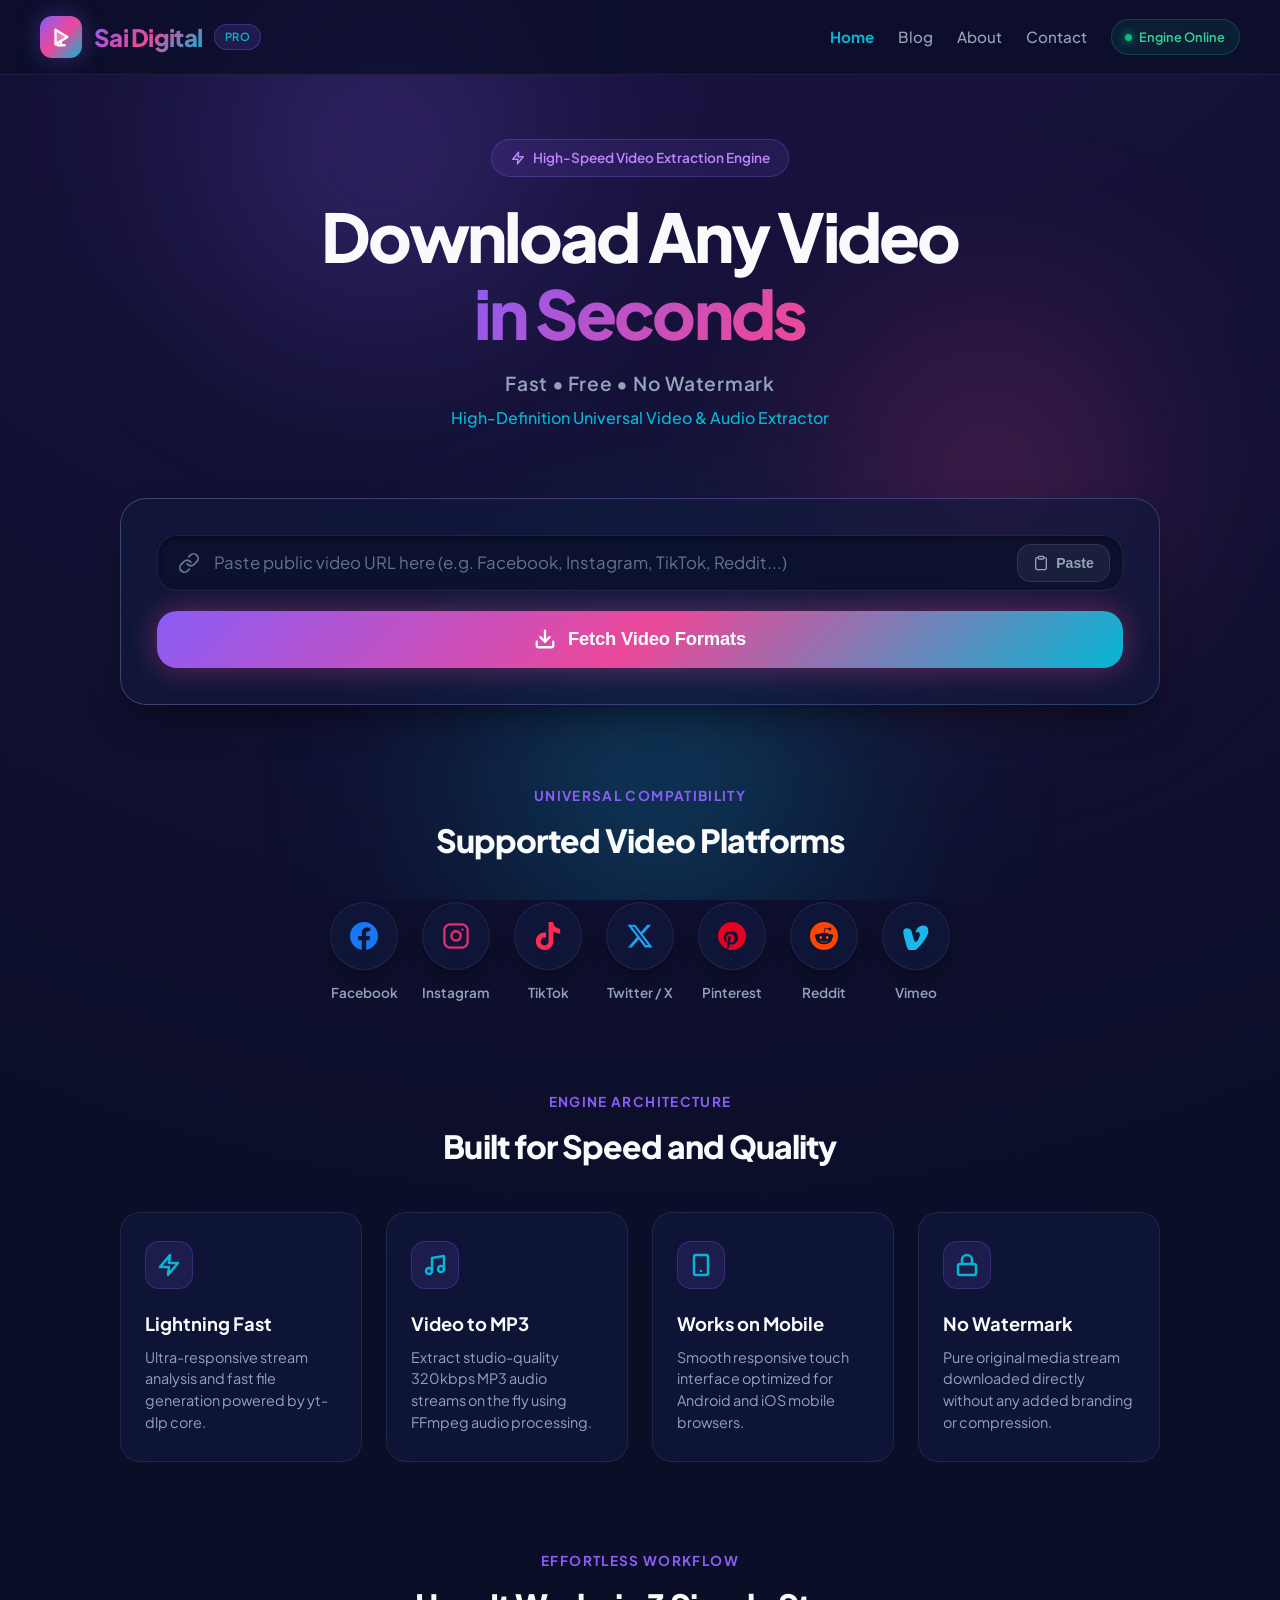
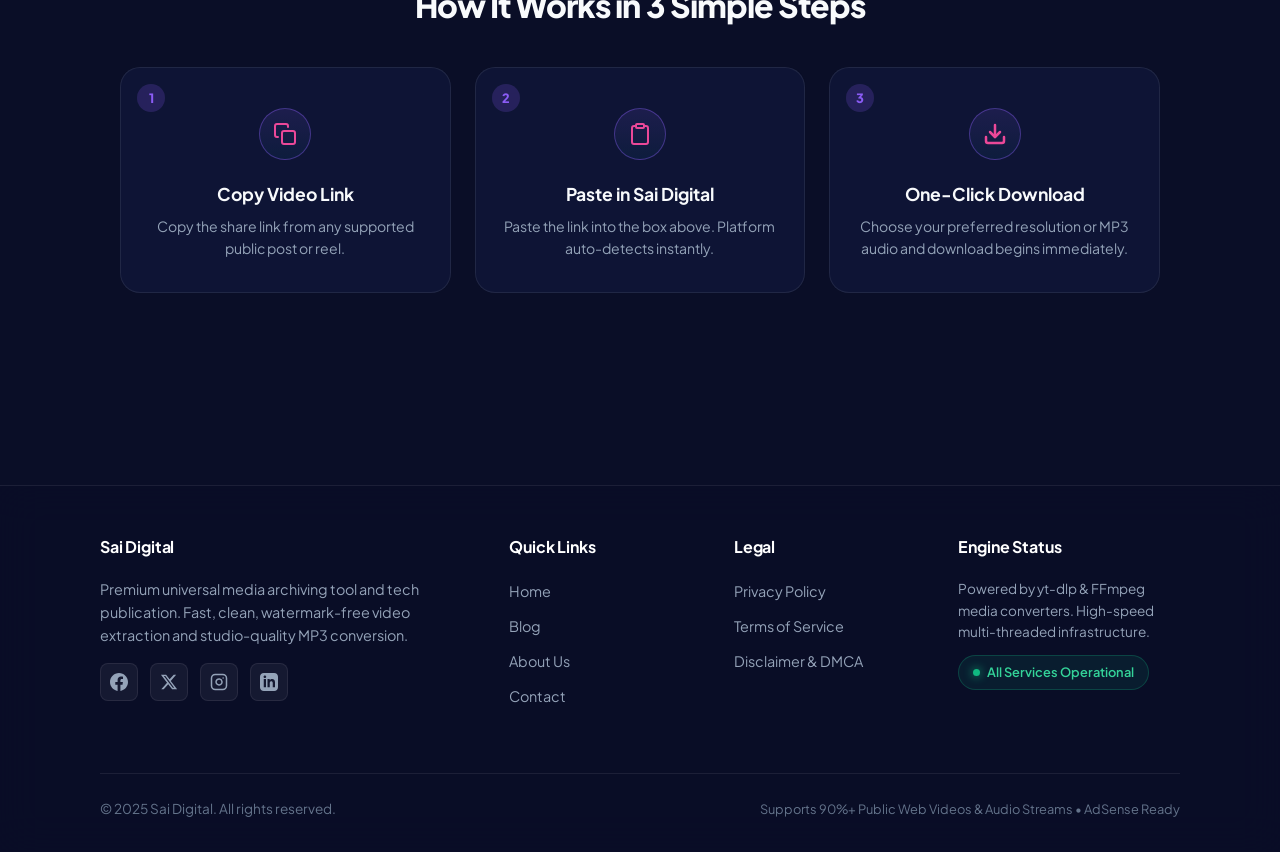
==== templates/index.html @ a0b8a633 "feat: initialize VidGrab project structure Set up the core application stack including React/Vite fr" ====
<!DOCTYPE html>
<html lang="en">
<head>
  <meta charset="UTF-8" />
  <meta name="viewport" content="width=device-width, initial-scale=1.0" />
  <title>Sai Digital — Universal Video Downloader & Audio Converter</title>
  <meta name="description" content="Download any video in seconds with Sai Digital. Fast, free, watermark-free high-definition video and MP3 audio extractor for Facebook, Instagram, TikTok, and more." />
  
  <!-- OpenGraph Metadata -->
  <meta property="og:title" content="Sai Digital — Universal Video Downloader" />
  <meta property="og:description" content="Fast • Free • No Watermark. Download high-definition videos and MP3 audio in seconds." />
  <meta property="og:type" content="website" />
  <meta name="twitter:card" content="summary_large_image" />

  <link rel="icon" type="image/svg+xml" href="data:image/svg+xml,<svg xmlns='http://www.w3.org/2000/svg' viewBox='0 0 24 24' fill='none' stroke='%23ec4899' stroke-width='2' stroke-linecap='round' stroke-linejoin='round'><polygon points='5 3 19 12 5 21 5 3'></polygon></svg>" />

  <!-- Stylesheet -->
  <link rel="stylesheet" href="/static/style.css" />
</head>
<body>

  <!-- Ambient Light Orbs -->
  <div class="ambient-bg" aria-hidden="true">
    <div class="blob blob-1"></div>
    <div class="blob blob-2"></div>
    <div class="blob blob-3"></div>
  </div>

  <!-- Toast Notification Stack -->
  <div id="toast-container" class="toast-container" aria-live="polite"></div>

  <!-- Sticky Glass Navbar -->
  <header class="navbar">
    <div class="nav-container">
      <a href="/" class="brand" aria-label="Sai Digital Homepage">
        <div class="brand-icon-wrapper">
          <svg viewBox="0 0 24 24" fill="none" stroke="currentColor" stroke-width="2.5" stroke-linecap="round" stroke-linejoin="round">
            <polygon points="6 4 19 12 6 20 6 4" fill="currentColor" fill-opacity="0.3"></polygon>
            <path d="M12 17v4"></path>
            <path d="M8 21h8"></path>
          </svg>
        </div>
        <span class="brand-title">Sai Digital</span>
        <span class="brand-badge">Pro</span>
      </a>

      <nav class="nav-links">
        <a href="/" class="nav-link" style="color: var(--color-cyan); font-weight: 700;">Home</a>
        <a href="/blog" class="nav-link">Blog</a>
        <a href="/about" class="nav-link">About</a>
        <a href="/contact" class="nav-link">Contact</a>
        <div class="nav-status-badge">
          <span class="status-dot"></span>
          <span>Engine Online</span>
        </div>
      </nav>

      <button type="button" class="menu-toggle-btn" id="btn-menu-toggle" aria-label="Toggle mobile menu">
        <svg viewBox="0 0 24 24" fill="none" stroke="currentColor" stroke-width="2.5" stroke-linecap="round" stroke-linejoin="round">
          <line x1="3" y1="12" x2="21" y2="12"></line>
          <line x1="3" y1="6" x2="21" y2="6"></line>
          <line x1="3" y1="18" x2="21" y2="18"></line>
        </svg>
      </button>
    </div>
  </header>

  <!-- Mobile Drawer -->
  <div class="mobile-menu-drawer" id="mobile-drawer">
    <a href="/" class="mobile-nav-link" style="color: var(--color-cyan);">Home</a>
    <a href="/blog" class="mobile-nav-link">Blog</a>
    <a href="/about" class="mobile-nav-link">About</a>
    <a href="/contact" class="mobile-nav-link">Contact</a>
    <a href="/privacy" class="mobile-nav-link">Privacy Policy</a>
    <a href="/terms" class="mobile-nav-link">Terms of Service</a>
  </div>

  <!-- Page Wrapper -->
  <main class="page-wrapper">
    <!-- Hero Section -->
    <section class="hero-section">
      <div class="hero-pill-badge">
        <svg width="14" height="14" viewBox="0 0 24 24" fill="none" stroke="currentColor" stroke-width="2.5" stroke-linecap="round" stroke-linejoin="round">
          <polygon points="13 2 3 14 12 14 11 22 21 10 12 10 13 2"></polygon>
        </svg>
        <span>High-Speed Video Extraction Engine</span>
      </div>

      <h1 class="hero-title">
        Download Any Video <br />
        <span class="gradient-text">in Seconds</span>
      </h1>

      <p class="hero-subtitle">Fast • Free • No Watermark</p>
      <p class="hero-subtitle-sub" style="font-size: 1rem; color: var(--color-cyan); font-weight: 500;">High-Definition Universal Video & Audio Extractor</p>
    </section>

    <!-- Main Downloader Card -->
    <section class="glass-card main-download-container" aria-label="Video Downloader Input Form">
      <form id="download-form" class="download-box" onsubmit="return false;">
        <div class="input-group">
          <!-- Link Icon -->
          <svg class="input-icon" viewBox="0 0 24 24" fill="none" stroke="currentColor" stroke-width="2" stroke-linecap="round" stroke-linejoin="round">
            <path d="M10 13a5 5 0 0 0 7.54.54l3-3a5 5 0 0 0-7.07-7.07l-1.72 1.71"></path>
            <path d="M14 11a5 5 0 0 0-7.54-.54l-3 3a5 5 0 0 0 7.07 7.07l1.71-1.71"></path>
          </svg>

          <!-- Input Element -->
          <input
            type="url"
            id="video-url-input"
            class="url-input"
            placeholder="Paste public video URL here (e.g. Facebook, Instagram, TikTok, Reddit...)"
            required
            autocomplete="off"
            spellcheck="false"
          />

          <!-- Platform Auto-Detect Chip -->
          <div id="platform-chip" class="platform-detect-chip" aria-live="polite">
            <span id="platform-chip-icon"></span>
            <span id="platform-chip-name">Detected</span>
          </div>

          <!-- Paste Button -->
          <button type="button" id="btn-paste" class="input-action-btn" title="Paste from clipboard">
            <svg viewBox="0 0 24 24" fill="none" stroke="currentColor" stroke-width="2" stroke-linecap="round" stroke-linejoin="round">
              <path d="M16 4h2a2 2 0 0 1 2 2v14a2 2 0 0 1-2 2H6a2 2 0 0 1-2-2V6a2 2 0 0 1 2-2h2"></path>
              <rect x="8" y="2" width="8" height="4" rx="1" ry="1"></rect>
            </svg>
            <span>Paste</span>
          </button>
        </div>

        <!-- Download Action Button -->
        <button type="submit" id="btn-submit" class="btn-fetch">
          <svg viewBox="0 0 24 24" fill="none" stroke="currentColor" stroke-width="2.5" stroke-linecap="round" stroke-linejoin="round">
            <path d="M21 15v4a2 2 0 0 1-2 2H5a2 2 0 0 1-2-2v-4"></path>
            <polyline points="7 10 12 15 17 10"></polyline>
            <line x1="12" y1="15" x2="12" y2="3"></line>
          </svg>
          <span>Fetch Video Formats</span>
        </button>
      </form>

      <!-- Loading Spinner Section -->
      <div id="loading-state" class="loading-box" aria-hidden="true">
        <div class="spinner-ring"></div>
        <div class="loading-text" id="loading-status-text">Analyzing video stream...</div>
        <div class="loading-subtext">Extracting metadata and available resolutions</div>
      </div>

      <!-- Skeleton Shimmer Loader -->
      <div id="skeleton-loader" class="skeleton-card" aria-hidden="true">
        <div style="display: flex; gap: 1.5rem; margin-bottom: 2rem;">
          <div class="skeleton-item" style="width: 280px; height: 160px;"></div>
          <div style="flex: 1; display: flex; flex-direction: column; gap: 0.75rem;">
            <div class="skeleton-item" style="height: 24px; width: 30%;"></div>
            <div class="skeleton-item" style="height: 32px; width: 90%;"></div>
            <div class="skeleton-item" style="height: 20px; width: 45%;"></div>
          </div>
        </div>
        <div style="display: grid; grid-template-columns: repeat(3, 1fr); gap: 1rem;">
          <div class="skeleton-item" style="height: 120px;"></div>
          <div class="skeleton-item" style="height: 120px;"></div>
          <div class="skeleton-item" style="height: 120px;"></div>
        </div>
      </div>

      <!-- Results Container (Appears after extraction) -->
      <div id="results-section" class="results-container">
        <!-- Overview metadata card -->
        <div class="video-overview-card">
          <div class="thumbnail-wrapper">
            <img id="result-thumbnail" class="thumbnail-img" src="" alt="Video thumbnail preview" />
            <span id="result-duration" class="duration-tag">00:00</span>
          </div>

          <div class="video-meta">
            <div id="result-platform" class="video-platform-badge" style="background: rgba(139, 92, 246, 0.2); color: #c084fc;">
              Platform
            </div>
            <h2 id="result-title" class="video-title">Video Title</h2>
            <div class="video-author">
              <svg viewBox="0 0 24 24" fill="none" stroke="currentColor" stroke-width="2" stroke-linecap="round" stroke-linejoin="round">
                <path d="M20 21v-2a4 4 0 0 0-4-4H8a4 4 0 0 0-4 4v2"></path>
                <circle cx="12" cy="7" r="4"></circle>
              </svg>
              <span id="result-author">Creator</span>
            </div>
          </div>
        </div>

        <!-- Tab Switcher: Video vs Audio -->
        <div class="tab-switcher" role="tablist">
          <button type="button" id="tab-video" class="tab-btn active" role="tab" aria-selected="true">
            <svg viewBox="0 0 24 24" fill="none" stroke="currentColor" stroke-width="2" stroke-linecap="round" stroke-linejoin="round">
              <rect x="2" y="2" width="20" height="20" rx="2.18" ry="2.18"></rect>
              <line x1="7" y1="2" x2="7" y2="22"></line>
              <line x1="17" y1="2" x2="17" y2="22"></line>
              <line x1="2" y1="12" x2="22" y2="12"></line>
            </svg>
            <span>Video (MP4)</span>
          </button>

          <button type="button" id="tab-audio" class="tab-btn" role="tab" aria-selected="false">
            <svg viewBox="0 0 24 24" fill="none" stroke="currentColor" stroke-width="2" stroke-linecap="round" stroke-linejoin="round">
              <path d="M9 18V5l12-2v13"></path>
              <circle cx="6" cy="18" r="3"></circle>
              <circle cx="18" cy="16" r="3"></circle>
            </svg>
            <span>Audio (MP3)</span>
          </button>
        </div>

        <!-- Format Cards Grid for Video -->
        <div id="video-formats-grid" class="formats-grid" role="tabpanel"></div>

        <!-- Format Cards Grid for Audio -->
        <div id="audio-formats-grid" class="formats-grid" role="tabpanel" style="display: none;"></div>
      </div>
    </section>

    <!-- Supported Platforms Section (No YouTube listed) -->
    <section id="supported-platforms" class="platforms-section">
      <div class="section-label">Universal Compatibility</div>
      <h2 class="section-title">Supported Video Platforms</h2>

      <div class="platforms-grid">
        <!-- Facebook -->
        <div class="platform-circle-card" style="--glow-color: rgba(24, 119, 242, 0.4);">
          <div class="platform-icon-circle" style="color: #1877F2;">
            <svg viewBox="0 0 24 24" fill="currentColor">
              <path d="M24 12.073c0-6.627-5.373-12-12-12s-12 5.373-12 12c0 5.99 4.388 10.954 10.125 11.854v-8.385H7.078v-3.47h3.047V9.43c0-3.007 1.792-4.669 4.533-4.669 1.312 0 2.686.235 2.686.235v2.953H15.83c-1.491 0-1.956.925-1.956 1.874v2.25h3.328l-.532 3.47h-2.796v8.385C19.612 23.027 24 18.062 24 12.073z"/>
            </svg>
          </div>
          <span class="platform-name">Facebook</span>
        </div>

        <!-- Instagram -->
        <div class="platform-circle-card" style="--glow-color: rgba(225, 48, 108, 0.4);">
          <div class="platform-icon-circle" style="color: #E1306C;">
            <svg viewBox="0 0 24 24" fill="none" stroke="currentColor" stroke-width="2" stroke-linecap="round" stroke-linejoin="round">
              <rect x="2" y="2" width="20" height="20" rx="5" ry="5"></rect>
              <path d="M16 11.37A4 4 0 1 1 12.63 8 4 4 0 0 1 16 11.37z"></path>
              <line x1="17.5" y1="6.5" x2="17.51" y2="6.5"></line>
            </svg>
          </div>
          <span class="platform-name">Instagram</span>
        </div>

        <!-- TikTok -->
        <div class="platform-circle-card" style="--glow-color: rgba(254, 44, 85, 0.4);">
          <div class="platform-icon-circle" style="color: #FE2C55;">
            <svg viewBox="0 0 24 24" fill="currentColor">
              <path d="M12.525.02c1.31-.02 2.61-.01 3.91-.02.08 1.53.63 3.09 1.75 4.17 1.12 1.11 2.7 1.62 4.24 1.79v4.03c-1.44-.05-2.89-.35-4.2-.97-.57-.26-1.1-.59-1.62-.93-.01 2.92.01 5.84-.02 8.75-.08 1.4-.54 2.79-1.35 3.94-1.31 1.92-3.58 3.17-5.91 3.21-1.43.08-2.86-.31-4.08-1.03-2.02-1.19-3.44-3.37-3.65-5.71-.02-.5-.03-1-.01-1.49.18-1.9 1.12-3.72 2.58-4.96 1.66-1.44 3.98-2.13 6.15-1.72.02 1.48-.04 2.96-.04 4.44-.99-.32-2.15-.23-3.02.37-.63.41-1.11 1.04-1.36 1.75-.21.51-.24 1.07-.14 1.61.24 1.64 1.82 3.02 3.5 2.87 1.12-.01 2.19-.66 2.77-1.61.19-.33.4-.67.41-1.06.1-1.79.06-3.57.07-5.36.01-4.03-.01-8.05.02-12.07z"/>
            </svg>
          </div>
          <span class="platform-name">TikTok</span>
        </div>

        <!-- Twitter / X -->
        <div class="platform-circle-card" style="--glow-color: rgba(29, 161, 242, 0.4);">
          <div class="platform-icon-circle" style="color: #1DA1F2;">
            <svg viewBox="0 0 24 24" fill="currentColor">
              <path d="M18.244 2.25h3.308l-7.227 8.26 8.502 11.24H16.17l-5.214-6.817L4.99 21.75H1.68l7.73-8.835L1.254 2.25H8.08l4.713 6.231zm-1.161 17.52h1.833L7.084 4.126H5.117z"/>
            </svg>
          </div>
          <span class="platform-name">Twitter / X</span>
        </div>

        <!-- Pinterest -->
        <div class="platform-circle-card" style="--glow-color: rgba(230, 0, 35, 0.4);">
          <div class="platform-icon-circle" style="color: #E60023;">
            <svg viewBox="0 0 24 24" fill="currentColor">
              <path d="M12 0a12 12 0 0 0-4.37 23.18c-.06-.98-.12-2.49.03-3.56.14-.98 1-4.24 1-4.24s-.26-.52-.26-1.28c0-1.2.7-2.1 1.57-2.1.74 0 1.1.56 1.1 1.22 0 .74-.47 1.86-.72 2.89-.2.86.43 1.56 1.28 1.56 1.54 0 2.72-1.62 2.72-3.96 0-2.07-1.49-3.52-3.62-3.52-2.46 0-3.9 1.85-3.9 3.75 0 .74.29 1.54.64 1.97.07.09.08.17.06.26-.07.28-.22.9-.25 1.03-.04.17-.14.21-.32.13-1.2-.56-1.95-2.31-1.95-3.72 0-3.03 2.2-5.81 6.35-5.81 3.33 0 5.92 2.37 5.92 5.55 0 3.31-2.09 5.98-4.99 5.98-.97 0-1.89-.51-2.2-.11l-.6 2.28c-.22.84-.81 1.9-1.21 2.54A11.99 11.99 0 0 0 12 24c6.63 0 12-5.37 12-12S18.63 0 12 0z"/>
            </svg>
          </div>
          <span class="platform-name">Pinterest</span>
        </div>

        <!-- Reddit -->
        <div class="platform-circle-card" style="--glow-color: rgba(255, 69, 0, 0.4);">
          <div class="platform-icon-circle" style="color: #FF4500;">
            <svg viewBox="0 0 24 24" fill="currentColor">
              <path d="M12 0A12 12 0 0 0 0 12a12 12 0 0 0 12 12 12 12 0 0 0 12-12A12 12 0 0 0 12 0zm5.01 4.744c.688 0 1.25.561 1.25 1.249a1.25 1.25 0 0 1-2.498.056l-2.597-.547-.8 3.747c1.824.07 3.48.632 4.674 1.488.308-.309.73-.491 1.207-.491.968 0 1.754.786 1.754 1.754 0 .716-.435 1.333-1.01 1.614a3.111 3.111 0 0 1 .042.52c0 2.694-3.13 4.87-7.004 4.87-3.874 0-7.004-2.176-7.004-4.87 0-.183.015-.366.043-.534A1.748 1.748 0 0 1 4.028 12c0-.968.786-1.754 1.754-1.754.463 0 .898.196 1.207.49 1.207-.883 2.878-1.43 4.744-1.487l.885-4.182a.342.342 0 0 1 .14-.197.35.35 0 0 1 .238-.042l2.906.617a1.214 1.214 0 0 1 1.108-.703zM9.25 12C8.561 12 8 12.562 8 13.25c0 .687.561 1.248 1.25 1.248.687 0 1.248-.561 1.248-1.249 0-.688-.561-1.249-1.249-1.249zm5.5 0c-.687 0-1.248.561-1.248 1.25 0 .687.561 1.248 1.249 1.248.688 0 1.249-.561 1.249-1.249 0-.687-.562-1.249-1.25-1.249zm-5.466 3.99a.327.327 0 0 0-.231.094.33.33 0 0 0 0 .463c.842.842 2.484.913 2.961.913.477 0 2.105-.056 2.961-.913a.361.361 0 0 0 .029-.463.33.33 0 0 0-.464 0c-.547.533-1.684.73-2.512.73-.828 0-1.979-.196-2.512-.73a.326.326 0 0 0-.232-.095z"/>
            </svg>
          </div>
          <span class="platform-name">Reddit</span>
        </div>

        <!-- Vimeo -->
        <div class="platform-circle-card" style="--glow-color: rgba(26, 183, 234, 0.4);">
          <div class="platform-icon-circle" style="color: #1AB7EA;">
            <svg viewBox="0 0 24 24" fill="currentColor">
              <path d="M22.84 6.78c-.14 3.08-2.29 7.3-6.46 12.67-4.31 5.59-7.96 8.38-10.96 8.38-1.85 0-3.41-1.71-4.69-5.13l-2.55-9.35C-2.4 11.23-2.73 9.4-2.73 7.85c0-2.38 1.23-3.57 3.69-3.57 1.84 0 3.32.74 4.45 2.21l1.83 6.94c.82 3.12 1.7 4.68 2.64 4.68.73 0 1.58-.93 2.56-2.8.97-1.87 1.48-3.3 1.52-4.28.1-1.95-.62-2.93-2.17-2.93-.72 0-1.5.17-2.33.52 1.48-4.85 4.31-7.23 8.49-7.14 3.1.09 4.61 2.08 4.54 5.96z" transform="scale(0.85) translate(4, 2)"/>
            </svg>
          </div>
          <span class="platform-name">Vimeo</span>
        </div>
      </div>
    </section>

    <!-- Features Section -->
    <section id="features" class="features-section">
      <div style="text-align: center; margin-bottom: 2.5rem;">
        <div class="section-label">Engine Architecture</div>
        <h2 class="section-title">Built for Speed and Quality</h2>
      </div>

      <div class="features-grid">
        <!-- Feature 1 -->
        <div class="feature-box">
          <div class="feature-icon-wrapper">
            <svg viewBox="0 0 24 24" fill="none" stroke="currentColor" stroke-width="2.5" stroke-linecap="round" stroke-linejoin="round">
              <polygon points="13 2 3 14 12 14 11 22 21 10 12 10 13 2"></polygon>
            </svg>
          </div>
          <h3 class="feature-title">Lightning Fast</h3>
          <p class="feature-desc">Ultra-responsive stream analysis and fast file generation powered by yt-dlp core.</p>
        </div>

        <!-- Feature 2 -->
        <div class="feature-box">
          <div class="feature-icon-wrapper">
            <svg viewBox="0 0 24 24" fill="none" stroke="currentColor" stroke-width="2.5" stroke-linecap="round" stroke-linejoin="round">
              <path d="M9 18V5l12-2v13"></path>
              <circle cx="6" cy="18" r="3"></circle>
              <circle cx="18" cy="16" r="3"></circle>
            </svg>
          </div>
          <h3 class="feature-title">Video to MP3</h3>
          <p class="feature-desc">Extract studio-quality 320kbps MP3 audio streams on the fly using FFmpeg audio processing.</p>
        </div>

        <!-- Feature 3 -->
        <div class="feature-box">
          <div class="feature-icon-wrapper">
            <svg viewBox="0 0 24 24" fill="none" stroke="currentColor" stroke-width="2.5" stroke-linecap="round" stroke-linejoin="round">
              <rect x="5" y="2" width="14" height="20" rx="2" ry="2"></rect>
              <line x1="12" y1="18" x2="12.01" y2="18"></line>
            </svg>
          </div>
          <h3 class="feature-title">Works on Mobile</h3>
          <p class="feature-desc">Smooth responsive touch interface optimized for Android and iOS mobile browsers.</p>
        </div>

        <!-- Feature 4 -->
        <div class="feature-box">
          <div class="feature-icon-wrapper">
            <svg viewBox="0 0 24 24" fill="none" stroke="currentColor" stroke-width="2.5" stroke-linecap="round" stroke-linejoin="round">
              <rect x="3" y="11" width="18" height="11" rx="2" ry="2"></rect>
              <path d="M7 11V7a5 5 0 0 1 10 0v4"></path>
            </svg>
          </div>
          <h3 class="feature-title">No Watermark</h3>
          <p class="feature-desc">Pure original media stream downloaded directly without any added branding or compression.</p>
        </div>
      </div>
    </section>

    <!-- How it Works Section -->
    <section id="how-it-works" class="how-it-works-section">
      <div class="section-label">Effortless Workflow</div>
      <h2 class="section-title">How It Works in 3 Simple Steps</h2>

      <div class="steps-grid">
        <div class="step-card">
          <div class="step-number">1</div>
          <div class="step-icon">
            <svg viewBox="0 0 24 24" fill="none" stroke="currentColor" stroke-width="2" stroke-linecap="round" stroke-linejoin="round">
              <rect x="9" y="9" width="13" height="13" rx="2" ry="2"></rect>
              <path d="M5 15H4a2 2 0 0 1-2-2V4a2 2 0 0 1 2-2h9a2 2 0 0 1 2 2v1"></path>
            </svg>
          </div>
          <h3 class="step-title">Copy Video Link</h3>
          <p class="step-desc">Copy the share link from any supported public post or reel.</p>
        </div>

        <div class="step-card">
          <div class="step-number">2</div>
          <div class="step-icon">
            <svg viewBox="0 0 24 24" fill="none" stroke="currentColor" stroke-width="2" stroke-linecap="round" stroke-linejoin="round">
              <path d="M16 4h2a2 2 0 0 1 2 2v14a2 2 0 0 1-2 2H6a2 2 0 0 1-2-2V6a2 2 0 0 1 2-2h2"></path>
              <rect x="8" y="2" width="8" height="4" rx="1" ry="1"></rect>
            </svg>
          </div>
          <h3 class="step-title">Paste in Sai Digital</h3>
          <p class="step-desc">Paste the link into the box above. Platform auto-detects instantly.</p>
        </div>

        <div class="step-card">
          <div class="step-number">3</div>
          <div class="step-icon">
            <svg viewBox="0 0 24 24" fill="none" stroke="currentColor" stroke-width="2.5" stroke-linecap="round" stroke-linejoin="round">
              <path d="M21 15v4a2 2 0 0 1-2 2H5a2 2 0 0 1-2-2v-4"></path>
              <polyline points="7 10 12 15 17 10"></polyline>
              <line x1="12" y1="15" x2="12" y2="3"></line>
            </svg>
          </div>
          <h3 class="step-title">One-Click Download</h3>
          <p class="step-desc">Choose your preferred resolution or MP3 audio and download begins immediately.</p>
        </div>
      </div>
    </section>
  </main>

  <!-- 4-Column Footer -->
  <footer class="footer">
    <div class="footer-content">
      <div class="footer-grid">
        <!-- Col 1: Brand & Tagline -->
        <div class="footer-col">
          <h4>Sai Digital</h4>
          <p>
            Premium universal media archiving tool and tech publication. Fast, clean, watermark-free video extraction and studio-quality MP3 conversion.
          </p>
          <div class="footer-social-links">
            <a href="https://facebook.com" target="_blank" rel="noopener" class="social-icon-btn" aria-label="Facebook"><svg viewBox="0 0 24 24" fill="currentColor"><path d="M24 12.073c0-6.627-5.373-12-12-12s-12 5.373-12 12c0 5.99 4.388 10.954 10.125 11.854v-8.385H7.078v-3.47h3.047V9.43c0-3.007 1.792-4.669 4.533-4.669 1.312 0 2.686.235 2.686.235v2.953H15.83c-1.491 0-1.956.925-1.956 1.874v2.25h3.328l-.532 3.47h-2.796v8.385C19.612 23.027 24 18.062 24 12.073z"/></svg></a>
            <a href="https://twitter.com" target="_blank" rel="noopener" class="social-icon-btn" aria-label="X / Twitter"><svg viewBox="0 0 24 24" fill="currentColor"><path d="M18.244 2.25h3.308l-7.227 8.26 8.502 11.24H16.17l-5.214-6.817L4.99 21.75H1.68l7.73-8.835L1.254 2.25H8.08l4.713 6.231zm-1.161 17.52h1.833L7.084 4.126H5.117z"/></svg></a>
            <a href="https://instagram.com" target="_blank" rel="noopener" class="social-icon-btn" aria-label="Instagram"><svg viewBox="0 0 24 24" fill="none" stroke="currentColor" stroke-width="2" stroke-linecap="round" stroke-linejoin="round"><rect x="2" y="2" width="20" height="20" rx="5" ry="5"></rect><path d="M16 11.37A4 4 0 1 1 12.63 8 4 4 0 0 1 16 11.37z"></path><line x1="17.5" y1="6.5" x2="17.51" y2="6.5"></line></svg></a>
            <a href="https://linkedin.com" target="_blank" rel="noopener" class="social-icon-btn" aria-label="LinkedIn"><svg viewBox="0 0 24 24" fill="currentColor"><path d="M19 0h-14c-2.761 0-5 2.239-5 5v14c0 2.761 2.239 5 5 5h14c2.762 0 5-2.239 5-5v-14c0-2.761-2.238-5-5-5zm-11 19h-3v-11h3v11zm-1.5-12.268c-.966 0-1.75-.79-1.75-1.764s.784-1.764 1.75-1.764 1.75.79 1.75 1.764-.783 1.764-1.75 1.764zm13.5 12.268h-3v-5.604c0-3.368-4-3.113-4 0v5.604h-3v-11h3v1.765c1.396-2.586 7-2.777 7 2.476v6.759z"/></svg></a>
          </div>
        </div>

        <!-- Col 2: Quick Links -->
        <div class="footer-col">
          <h4>Quick Links</h4>
          <ul>
            <li><a href="/">Home</a></li>
            <li><a href="/blog">Blog</a></li>
            <li><a href="/about">About Us</a></li>
            <li><a href="/contact">Contact</a></li>
          </ul>
        </div>

        <!-- Col 3: Legal -->
        <div class="footer-col">
          <h4>Legal</h4>
          <ul>
            <li><a href="/privacy">Privacy Policy</a></li>
            <li><a href="/terms">Terms of Service</a></li>
            <li><a href="/disclaimer">Disclaimer & DMCA</a></li>
          </ul>
        </div>

        <!-- Col 4: Status -->
        <div class="footer-col">
          <h4>Engine Status</h4>
          <p style="font-size: 0.85rem; margin-bottom: 0.75rem;">
            Powered by yt-dlp & FFmpeg media converters. High-speed multi-threaded infrastructure.
          </p>
          <div class="nav-status-badge">
            <span class="status-dot"></span>
            <span>All Services Operational</span>
          </div>
        </div>
      </div>

      <div class="footer-bottom-bar">
        <div>© 2025 Sai Digital. All rights reserved.</div>
        <div style="font-size: 0.8rem; color: var(--text-dim);">
          Supports 90%+ Public Web Videos & Audio Streams • AdSense Ready
        </div>
      </div>
    </div>
  </footer>

  <!-- Script Application Logic -->
  <script src="/static/app.js"></script>
  <script>
    const menuBtn = document.getElementById('btn-menu-toggle');
    const drawer = document.getElementById('mobile-drawer');
    if (menuBtn && drawer) {
      menuBtn.addEventListener('click', () => {
        drawer.classList.toggle('open');
      });
    }
  </script>
</body>
</html>
---- static/style.css ----
@import url('https://fonts.googleapis.com/css2?family=Plus+Jakarta+Sans:wght@300;400;500;600;700;800&family=Noto+Sans+Bengali:wght@400;500;600;700&display=swap');

:root {
  --bg-primary: #0a0e27;
  --bg-secondary: #0f1638;
  --bg-card: rgba(18, 26, 62, 0.65);
  --bg-card-hover: rgba(26, 36, 84, 0.85);
  --bg-input: rgba(11, 17, 44, 0.8);
  
  --border-glass: rgba(255, 255, 255, 0.08);
  --border-glow: rgba(139, 92, 246, 0.4);
  --border-active: rgba(236, 72, 153, 0.6);

  --gradient-main: linear-gradient(135deg, #8b5cf6 0%, #ec4899 50%, #06b6d4 100%);
  --gradient-accent: linear-gradient(135deg, #ec4899 0%, #8b5cf6 100%);
  --gradient-subtle: linear-gradient(180deg, rgba(139, 92, 246, 0.12) 0%, rgba(6, 182, 212, 0.05) 100%);
  --gradient-card-border: linear-gradient(135deg, rgba(255, 255, 255, 0.15) 0%, rgba(139, 92, 246, 0.3) 50%, rgba(6, 182, 212, 0.2) 100%);

  --text-main: #f8fafc;
  --text-muted: #94a3b8;
  --text-dim: #64748b;

  --color-purple: #8b5cf6;
  --color-pink: #ec4899;
  --color-cyan: #06b6d4;
  --color-success: #10b981;
  --color-danger: #ef4444;

  --glow-purple: 0 0 25px rgba(139, 92, 246, 0.35);
  --glow-pink: 0 0 30px rgba(236, 72, 153, 0.4);
  --glow-cyan: 0 0 25px rgba(6, 182, 212, 0.3);
  --shadow-card: 0 20px 40px -15px rgba(0, 0, 0, 0.6);

  --radius-sm: 8px;
  --radius-md: 14px;
  --radius-lg: 20px;
  --radius-xl: 26px;
  --radius-pill: 9999px;
}

* {
  box-sizing: border-box;
  margin: 0;
  padding: 0;
}

html {
  scroll-behavior: smooth;
  font-family: 'Plus Jakarta Sans', 'Noto Sans Bengali', -apple-system, BlinkMacSystemFont, sans-serif;
  background-color: var(--bg-primary);
  color: var(--text-main);
  overflow-x: hidden;
}

body {
  min-height: 100vh;
  position: relative;
  background: radial-gradient(circle at 50% -20%, #1e1548 0%, #0a0e27 60%);
  line-height: 1.6;
}

/* Background Ambient Glow Orbs */
.ambient-bg {
  position: fixed;
  top: 0;
  left: 0;
  width: 100vw;
  height: 100vh;
  pointer-events: none;
  z-index: 0;
  overflow: hidden;
}

.blob {
  position: absolute;
  filter: blur(100px);
  border-radius: 50%;
  opacity: 0.35;
  animation: floatOrb 18s ease-in-out infinite alternate;
}

.blob-1 {
  width: 500px;
  height: 500px;
  background: radial-gradient(circle, #8b5cf6 0%, transparent 70%);
  top: -100px;
  left: 10%;
}

.blob-2 {
  width: 450px;
  height: 450px;
  background: radial-gradient(circle, #ec4899 0%, transparent 70%);
  top: 250px;
  right: 5%;
  animation-delay: -5s;
}

.blob-3 {
  width: 550px;
  height: 550px;
  background: radial-gradient(circle, #06b6d4 0%, transparent 70%);
  bottom: -150px;
  left: 30%;
  animation-delay: -10s;
}

@keyframes floatOrb {
  0% { transform: translate(0, 0) scale(1); }
  50% { transform: translate(40px, -50px) scale(1.1); }
  100% { transform: translate(-30px, 30px) scale(0.95); }
}

/* Top Sticky Glass Navbar */
.navbar {
  position: sticky;
  top: 0;
  z-index: 50;
  backdrop-filter: blur(20px);
  -webkit-backdrop-filter: blur(20px);
  background: rgba(10, 14, 39, 0.75);
  border-bottom: 1px solid var(--border-glass);
  padding: 1rem 1.5rem;
  transition: all 0.3s ease;
}

.nav-container {
  max-width: 1200px;
  margin: 0 auto;
  display: flex;
  align-items: center;
  justify-content: space-between;
}

.brand {
  display: flex;
  align-items: center;
  gap: 0.75rem;
  text-decoration: none;
}

.brand-icon-wrapper {
  width: 42px;
  height: 42px;
  border-radius: 12px;
  background: var(--gradient-main);
  display: flex;
  align-items: center;
  justify-content: center;
  box-shadow: var(--glow-purple);
  transition: transform 0.3s ease;
}

.brand:hover .brand-icon-wrapper {
  transform: rotate(-8deg) scale(1.06);
}

.brand-icon-wrapper svg {
  width: 22px;
  height: 22px;
  color: #fff;
}

.brand-title {
  font-size: 1.5rem;
  font-weight: 800;
  letter-spacing: -0.03em;
  background: var(--gradient-main);
  -webkit-background-clip: text;
  -webkit-text-fill-color: transparent;
}

.brand-badge {
  font-size: 0.7rem;
  padding: 0.2rem 0.6rem;
  border-radius: var(--radius-pill);
  background: rgba(139, 92, 246, 0.15);
  border: 1px solid rgba(139, 92, 246, 0.3);
  color: var(--color-cyan);
  font-weight: 600;
  text-transform: uppercase;
  letter-spacing: 0.05em;
}

.nav-links {
  display: flex;
  align-items: center;
  gap: 1.5rem;
}

.nav-link {
  color: var(--text-muted);
  text-decoration: none;
  font-weight: 500;
  font-size: 0.95rem;
  transition: color 0.2s ease;
}

.nav-link:hover {
  color: var(--text-main);
}

.nav-status-badge {
  display: inline-flex;
  align-items: center;
  gap: 0.45rem;
  padding: 0.4rem 0.85rem;
  border-radius: var(--radius-pill);
  background: rgba(16, 185, 129, 0.1);
  border: 1px solid rgba(16, 185, 129, 0.25);
  font-size: 0.8rem;
  color: #34d399;
  font-weight: 600;
}

.status-dot {
  width: 7px;
  height: 7px;
  border-radius: 50%;
  background: #10b981;
  box-shadow: 0 0 10px #10b981;
  animation: pulseDot 2s infinite;
}

@keyframes pulseDot {
  0% { transform: scale(0.95); opacity: 0.8; }
  50% { transform: scale(1.3); opacity: 1; }
  100% { transform: scale(0.95); opacity: 0.8; }
}

/* Main Content Container */
.page-wrapper {
  position: relative;
  z-index: 10;
  max-width: 1080px;
  margin: 0 auto;
  padding: 2.5rem 1.25rem 6rem;
}

/* Hero Section */
.hero-section {
  text-align: center;
  margin-bottom: 2.75rem;
  padding: 1.5rem 0;
}

.hero-pill-badge {
  display: inline-flex;
  align-items: center;
  gap: 0.5rem;
  padding: 0.45rem 1.15rem;
  border-radius: var(--radius-pill);
  background: rgba(139, 92, 246, 0.12);
  border: 1px solid rgba(139, 92, 246, 0.3);
  color: #c084fc;
  font-size: 0.85rem;
  font-weight: 600;
  margin-bottom: 1.25rem;
  animation: fadeIn 0.8s ease;
}

.hero-title {
  font-size: clamp(2.3rem, 5.5vw, 4.2rem);
  font-weight: 800;
  line-height: 1.15;
  letter-spacing: -0.04em;
  margin-bottom: 1rem;
}

.gradient-text {
  background: var(--gradient-main);
  background-size: 200% auto;
  -webkit-background-clip: text;
  -webkit-text-fill-color: transparent;
  animation: shimmerGradient 6s linear infinite alternate;
}

@keyframes shimmerGradient {
  0% { background-position: 0% 50%; }
  100% { background-position: 100% 50%; }
}

.hero-subtitle {
  font-size: 1.2rem;
  font-weight: 600;
  color: var(--text-muted);
  letter-spacing: 0.04em;
  margin-bottom: 0.4rem;
}

.hero-subtitle-bn {
  font-size: 1.1rem;
  color: #38bdf8;
  font-weight: 600;
  opacity: 0.95;
}

/* Main Downloader Card */
.glass-card {
  position: relative;
  background: var(--bg-card);
  backdrop-filter: blur(24px);
  -webkit-backdrop-filter: blur(24px);
  border-radius: var(--radius-xl);
  border: 1px solid var(--border-glass);
  box-shadow: var(--shadow-card);
  padding: 2.25rem;
  transition: all 0.35s ease;
}

.glass-card::before {
  content: '';
  position: absolute;
  inset: -1px;
  border-radius: inherit;
  padding: 1px;
  background: var(--gradient-card-border);
  -webkit-mask: linear-gradient(#fff 0 0) content-box, linear-gradient(#fff 0 0);
  -webkit-mask-composite: xor;
  mask-composite: exclude;
  pointer-events: none;
}

.download-box {
  display: flex;
  flex-direction: column;
  gap: 1.25rem;
}

/* URL Input Bar */
.input-group {
  position: relative;
  display: flex;
  align-items: center;
  background: var(--bg-input);
  border: 1px solid var(--border-glass);
  border-radius: var(--radius-lg);
  padding: 0.5rem 0.75rem 0.5rem 1.25rem;
  box-shadow: inset 0 2px 4px rgba(0, 0, 0, 0.4);
  transition: all 0.3s ease;
}

.input-group:focus-within {
  border-color: var(--border-glow);
  box-shadow: var(--glow-purple), inset 0 2px 4px rgba(0, 0, 0, 0.4);
}

.input-icon {
  width: 22px;
  height: 22px;
  color: var(--text-dim);
  margin-right: 0.85rem;
  flex-shrink: 0;
  transition: color 0.2s ease;
}

.input-group:focus-within .input-icon {
  color: var(--color-purple);
}

.url-input {
  flex: 1;
  background: transparent;
  border: none;
  outline: none;
  font-family: inherit;
  font-size: 1.05rem;
  color: var(--text-main);
  min-width: 0;
}

.url-input::placeholder {
  color: var(--text-dim);
  font-weight: 400;
}

/* Platform detection chip */
.platform-detect-chip {
  display: none;
  align-items: center;
  gap: 0.4rem;
  padding: 0.35rem 0.8rem;
  border-radius: var(--radius-pill);
  font-size: 0.78rem;
  font-weight: 700;
  color: #fff;
  margin-right: 0.5rem;
  white-space: nowrap;
  animation: fadeIn 0.3s ease;
}

.platform-detect-chip.active {
  display: inline-flex;
}

.platform-detect-chip svg {
  width: 14px;
  height: 14px;
}

.input-action-btn {
  background: rgba(255, 255, 255, 0.06);
  border: 1px solid rgba(255, 255, 255, 0.1);
  color: var(--text-muted);
  border-radius: var(--radius-md);
  padding: 0.6rem 0.95rem;
  font-size: 0.88rem;
  font-weight: 600;
  cursor: pointer;
  display: inline-flex;
  align-items: center;
  gap: 0.45rem;
  transition: all 0.2s ease;
  white-space: nowrap;
}

.input-action-btn:hover {
  background: rgba(255, 255, 255, 0.14);
  color: var(--text-main);
  transform: translateY(-1px);
}

.input-action-btn svg {
  width: 16px;
  height: 16px;
}

/* Primary Fetch Button */
.btn-fetch {
  position: relative;
  background: var(--gradient-main);
  color: #ffffff;
  border: none;
  border-radius: var(--radius-lg);
  padding: 1.1rem 2rem;
  font-size: 1.15rem;
  font-weight: 700;
  letter-spacing: -0.01em;
  cursor: pointer;
  display: flex;
  align-items: center;
  justify-content: center;
  gap: 0.75rem;
  box-shadow: var(--glow-pink);
  transition: all 0.3s cubic-bezier(0.16, 1, 0.3, 1);
  overflow: hidden;
}

.btn-fetch:hover {
  transform: translateY(-2px) scale(1.01);
  box-shadow: 0 0 35px rgba(236, 72, 153, 0.6), 0 0 20px rgba(139, 92, 246, 0.5);
}

.btn-fetch:active {
  transform: translateY(1px) scale(0.99);
}

.btn-fetch svg {
  width: 22px;
  height: 22px;
  transition: transform 0.3s ease;
}

.btn-fetch:hover svg {
  transform: translateY(2px);
}

/* Ripple effect container */
.ripple {
  position: absolute;
  border-radius: 50%;
  transform: scale(0);
  animation: rippleAnimation 0.6s linear;
  background-color: rgba(255, 255, 255, 0.4);
  pointer-events: none;
}

@keyframes rippleAnimation {
  to {
    transform: scale(4);
    opacity: 0;
  }
}

/* Loading Spinner & Status */
.loading-box {
  display: none;
  flex-direction: column;
  align-items: center;
  justify-content: center;
  padding: 2.5rem 1rem;
  text-align: center;
  animation: fadeIn 0.4s ease;
}

.spinner-ring {
  width: 54px;
  height: 54px;
  border-radius: 50%;
  border: 4px solid rgba(139, 92, 246, 0.15);
  border-top-color: var(--color-pink);
  border-right-color: var(--color-purple);
  animation: spin 1s cubic-bezier(0.55, 0.15, 0.45, 0.85) infinite;
  margin-bottom: 1.25rem;
}

@keyframes spin {
  to { transform: rotate(360deg); }
}

.loading-text {
  font-size: 1.1rem;
  font-weight: 700;
  color: var(--text-main);
  margin-bottom: 0.3rem;
}

.loading-subtext {
  font-size: 0.9rem;
  color: var(--text-muted);
}

/* Skeleton Loading State */
.skeleton-card {
  display: none;
  margin-top: 2rem;
  animation: fadeIn 0.3s ease;
}

.skeleton-item {
  background: linear-gradient(90deg, rgba(255,255,255,0.03) 25%, rgba(255,255,255,0.08) 50%, rgba(255,255,255,0.03) 75%);
  background-size: 200% 100%;
  animation: skeletonShimmer 1.5s infinite;
  border-radius: var(--radius-md);
}

@keyframes skeletonShimmer {
  0% { background-position: 200% 0; }
  100% { background-position: -200% 0; }
}

/* Results Section */
.results-container {
  display: none;
  margin-top: 2.5rem;
  animation: slideUp 0.5s cubic-bezier(0.16, 1, 0.3, 1);
}

@keyframes slideUp {
  from {
    opacity: 0;
    transform: translateY(24px);
  }
  to {
    opacity: 1;
    transform: translateY(0);
  }
}

.video-overview-card {
  display: flex;
  flex-direction: column;
  gap: 1.5rem;
  margin-bottom: 2rem;
}

@media (min-width: 768px) {
  .video-overview-card {
    flex-direction: row;
    align-items: center;
  }
}

.thumbnail-wrapper {
  position: relative;
  width: 100%;
  max-width: 320px;
  aspect-ratio: 16 / 9;
  border-radius: var(--radius-lg);
  overflow: hidden;
  box-shadow: 0 15px 30px rgba(0, 0, 0, 0.5);
  border: 1px solid var(--border-glass);
  flex-shrink: 0;
}

.thumbnail-img {
  width: 100%;
  height: 100%;
  object-fit: cover;
  transition: transform 0.5s ease;
}

.thumbnail-wrapper:hover .thumbnail-img {
  transform: scale(1.05);
}

.duration-tag {
  position: absolute;
  bottom: 0.6rem;
  right: 0.6rem;
  background: rgba(0, 0, 0, 0.8);
  backdrop-filter: blur(4px);
  color: #fff;
  font-size: 0.75rem;
  font-weight: 700;
  padding: 0.2rem 0.5rem;
  border-radius: var(--radius-sm);
}

.video-meta {
  flex: 1;
  min-width: 0;
}

.video-platform-badge {
  display: inline-flex;
  align-items: center;
  gap: 0.4rem;
  padding: 0.25rem 0.75rem;
  border-radius: var(--radius-pill);
  font-size: 0.75rem;
  font-weight: 700;
  text-transform: uppercase;
  margin-bottom: 0.65rem;
}

.video-title {
  font-size: 1.35rem;
  font-weight: 700;
  line-height: 1.35;
  color: var(--text-main);
  margin-bottom: 0.6rem;
  display: -webkit-box;
  -webkit-line-clamp: 2;
  -webkit-box-orient: vertical;
  overflow: hidden;
}

.video-author {
  display: flex;
  align-items: center;
  gap: 0.5rem;
  font-size: 0.95rem;
  color: var(--text-muted);
}

.video-author svg {
  width: 16px;
  height: 16px;
  color: var(--color-cyan);
}

/* Tab Switcher: Video vs Audio */
.tab-switcher {
  display: flex;
  background: rgba(11, 17, 44, 0.8);
  border: 1px solid var(--border-glass);
  border-radius: var(--radius-pill);
  padding: 0.35rem;
  margin-bottom: 1.75rem;
  gap: 0.35rem;
}

.tab-btn {
  flex: 1;
  background: transparent;
  border: none;
  padding: 0.75rem 1.25rem;
  border-radius: var(--radius-pill);
  color: var(--text-muted);
  font-size: 1rem;
  font-weight: 700;
  cursor: pointer;
  display: flex;
  align-items: center;
  justify-content: center;
  gap: 0.6rem;
  transition: all 0.25s ease;
}

.tab-btn.active {
  background: var(--gradient-main);
  color: #fff;
  box-shadow: 0 4px 15px rgba(139, 92, 246, 0.4);
}

.tab-btn svg {
  width: 18px;
  height: 18px;
}

/* Format Cards Grid */
.formats-grid {
  display: grid;
  grid-template-columns: 1fr;
  gap: 1rem;
}

@media (min-width: 640px) {
  .formats-grid {
    grid-template-columns: repeat(2, 1fr);
  }
}

@media (min-width: 1024px) {
  .formats-grid {
    grid-template-columns: repeat(3, 1fr);
  }
}

.format-card {
  position: relative;
  background: var(--bg-card);
  backdrop-filter: blur(16px);
  border: 1px solid var(--border-glass);
  border-radius: var(--radius-lg);
  padding: 1.25rem 1.35rem;
  display: flex;
  flex-direction: column;
  justify-content: space-between;
  cursor: pointer;
  transition: all 0.3s cubic-bezier(0.16, 1, 0.3, 1);
  overflow: hidden;
}

.format-card:hover {
  transform: translateY(-4px);
  background: var(--bg-card-hover);
  border-color: var(--border-glow);
  box-shadow: 0 12px 25px -5px rgba(139, 92, 246, 0.3);
}

.format-card.recommended {
  border-color: rgba(236, 72, 153, 0.4);
  background: linear-gradient(135deg, rgba(236, 72, 153, 0.08) 0%, rgba(139, 92, 246, 0.08) 100%), var(--bg-card);
}

.format-badge {
  position: absolute;
  top: 1rem;
  right: 1rem;
  font-size: 0.7rem;
  font-weight: 700;
  padding: 0.2rem 0.55rem;
  border-radius: var(--radius-pill);
  background: rgba(139, 92, 246, 0.2);
  color: #d8b4fe;
  border: 1px solid rgba(139, 92, 246, 0.3);
  text-transform: uppercase;
}

.format-card.recommended .format-badge {
  background: rgba(236, 72, 153, 0.2);
  color: #f472b6;
  border-color: rgba(236, 72, 153, 0.4);
}

.format-title-group {
  margin-bottom: 1rem;
}

.format-quality {
  font-size: 1.2rem;
  font-weight: 800;
  color: var(--text-main);
  display: flex;
  align-items: center;
  gap: 0.5rem;
}

.format-sub {
  font-size: 0.85rem;
  color: var(--text-muted);
  margin-top: 0.25rem;
}

.format-footer {
  display: flex;
  align-items: center;
  justify-content: space-between;
  padding-top: 0.75rem;
  border-top: 1px solid rgba(255, 255, 255, 0.06);
}

.format-size {
  font-size: 0.9rem;
  font-weight: 600;
  color: var(--color-cyan);
}

.btn-card-download {
  display: inline-flex;
  align-items: center;
  gap: 0.4rem;
  background: rgba(255, 255, 255, 0.08);
  border: 1px solid rgba(255, 255, 255, 0.15);
  color: #fff;
  padding: 0.45rem 0.9rem;
  border-radius: var(--radius-md);
  font-size: 0.85rem;
  font-weight: 700;
  transition: all 0.2s ease;
}

.format-card:hover .btn-card-download {
  background: var(--gradient-main);
  border-color: transparent;
  box-shadow: 0 4px 12px rgba(236, 72, 153, 0.4);
}

.btn-card-download svg {
  width: 14px;
  height: 14px;
}

/* Supported Platforms Section */
.platforms-section {
  margin-top: 5rem;
  text-align: center;
}

.section-label {
  font-size: 0.85rem;
  font-weight: 700;
  color: var(--color-purple);
  text-transform: uppercase;
  letter-spacing: 0.1em;
  margin-bottom: 0.5rem;
}

.section-title {
  font-size: 2rem;
  font-weight: 800;
  letter-spacing: -0.03em;
  margin-bottom: 2.25rem;
}

.platforms-grid {
  display: flex;
  flex-wrap: wrap;
  justify-content: center;
  gap: 1.5rem;
}

.platform-circle-card {
  display: flex;
  flex-direction: column;
  align-items: center;
  gap: 0.75rem;
  text-decoration: none;
  cursor: default;
}

.platform-icon-circle {
  width: 68px;
  height: 68px;
  border-radius: 50%;
  background: var(--bg-card);
  backdrop-filter: blur(12px);
  border: 1px solid var(--border-glass);
  display: flex;
  align-items: center;
  justify-content: center;
  transition: all 0.3s cubic-bezier(0.16, 1, 0.3, 1);
  box-shadow: 0 10px 20px rgba(0, 0, 0, 0.3);
}

.platform-icon-circle svg {
  width: 28px;
  height: 28px;
  transition: transform 0.3s ease;
}

.platform-circle-card:hover .platform-icon-circle {
  transform: translateY(-6px) scale(1.08);
  border-color: var(--glow-color, var(--color-purple));
  box-shadow: 0 0 25px var(--glow-color, rgba(139, 92, 246, 0.4));
}

.platform-circle-card:hover svg {
  transform: scale(1.1);
}

.platform-name {
  font-size: 0.85rem;
  font-weight: 600;
  color: var(--text-muted);
  transition: color 0.2s ease;
}

.platform-circle-card:hover .platform-name {
  color: var(--text-main);
}

/* Features Section */
.features-section {
  margin-top: 5.5rem;
}

.features-grid {
  display: grid;
  grid-template-columns: 1fr;
  gap: 1.5rem;
}

@media (min-width: 640px) {
  .features-grid {
    grid-template-columns: repeat(2, 1fr);
  }
}

@media (min-width: 1024px) {
  .features-grid {
    grid-template-columns: repeat(4, 1fr);
  }
}

.feature-box {
  background: var(--bg-card);
  backdrop-filter: blur(16px);
  border: 1px solid var(--border-glass);
  border-radius: var(--radius-lg);
  padding: 1.75rem 1.5rem;
  transition: all 0.3s ease;
  position: relative;
}

.feature-box:hover {
  transform: translateY(-4px);
  border-color: var(--border-glow);
  box-shadow: var(--shadow-card);
}

.feature-icon-wrapper {
  width: 48px;
  height: 48px;
  border-radius: var(--radius-md);
  background: rgba(139, 92, 246, 0.12);
  border: 1px solid rgba(139, 92, 246, 0.25);
  display: flex;
  align-items: center;
  justify-content: center;
  color: var(--color-cyan);
  margin-bottom: 1.25rem;
}

.feature-icon-wrapper svg {
  width: 24px;
  height: 24px;
}

.feature-title {
  font-size: 1.15rem;
  font-weight: 700;
  margin-bottom: 0.5rem;
  color: var(--text-main);
}

.feature-desc {
  font-size: 0.9rem;
  color: var(--text-muted);
  line-height: 1.5;
}

/* Step-by-Step Instructions */
.how-it-works-section {
  margin-top: 5.5rem;
  text-align: center;
}

.steps-grid {
  display: grid;
  grid-template-columns: 1fr;
  gap: 1.5rem;
  margin-top: 2rem;
}

@media (min-width: 768px) {
  .steps-grid {
    grid-template-columns: repeat(3, 1fr);
  }
}

.step-card {
  background: var(--bg-card);
  backdrop-filter: blur(16px);
  border: 1px solid var(--border-glass);
  border-radius: var(--radius-lg);
  padding: 2rem 1.5rem;
  position: relative;
  text-align: center;
}

.step-number {
  position: absolute;
  top: 1rem;
  left: 1rem;
  font-size: 0.8rem;
  font-weight: 800;
  width: 28px;
  height: 28px;
  border-radius: 50%;
  background: rgba(139, 92, 246, 0.2);
  color: var(--color-purple);
  display: flex;
  align-items: center;
  justify-content: center;
}

.step-icon {
  width: 52px;
  height: 52px;
  margin: 0.5rem auto 1.25rem;
  border-radius: 50%;
  background: var(--gradient-subtle);
  border: 1px solid var(--border-glow);
  display: flex;
  align-items: center;
  justify-content: center;
  color: var(--color-pink);
}

.step-icon svg {
  width: 24px;
  height: 24px;
}

.step-title {
  font-size: 1.1rem;
  font-weight: 700;
  margin-bottom: 0.4rem;
}

.step-desc {
  font-size: 0.88rem;
  color: var(--text-muted);
}

/* Footer */
.footer {
  margin-top: 6rem;
  border-top: 1px solid var(--border-glass);
  background: rgba(10, 14, 39, 0.85);
  backdrop-filter: blur(20px);
  padding: 3rem 1.5rem 2rem;
}

.footer-content {
  max-width: 1080px;
  margin: 0 auto;
  display: flex;
  flex-direction: column;
  align-items: center;
  text-align: center;
  gap: 1.5rem;
}

.footer-highlight {
  font-size: 1rem;
  font-weight: 600;
  color: var(--color-cyan);
}

.footer-bengali {
  font-size: 0.95rem;
  color: var(--text-muted);
}

.footer-links {
  display: flex;
  gap: 1.5rem;
  flex-wrap: wrap;
  justify-content: center;
}

.footer-links a {
  color: var(--text-dim);
  text-decoration: none;
  font-size: 0.88rem;
  transition: color 0.2s ease;
}

.footer-links a:hover {
  color: var(--text-main);
}

.footer-credits {
  font-size: 0.82rem;
  color: var(--text-dim);
}

/* Toast Notification Stack */
.toast-container {
  position: fixed;
  top: 1.5rem;
  right: 1.5rem;
  z-index: 9999;
  display: flex;
  flex-direction: column;
  gap: 0.75rem;
  max-width: 380px;
  width: calc(100% - 3rem);
  pointer-events: none;
}

.toast {
  pointer-events: auto;
  position: relative;
  display: flex;
  align-items: flex-start;
  gap: 0.85rem;
  background: rgba(18, 26, 62, 0.95);
  backdrop-filter: blur(20px);
  border-radius: var(--radius-md);
  padding: 1rem 1.25rem;
  color: #fff;
  box-shadow: 0 15px 35px rgba(0, 0, 0, 0.6);
  border: 1px solid var(--border-glass);
  animation: toastSlideIn 0.35s cubic-bezier(0.16, 1, 0.3, 1) forwards;
  transition: all 0.3s ease;
}

.toast.hiding {
  opacity: 0;
  transform: translateX(100%);
}

.toast.shake {
  animation: toastShake 0.45s ease-in-out forwards;
}

@keyframes toastSlideIn {
  from {
    opacity: 0;
    transform: translateX(60px);
  }
  to {
    opacity: 1;
    transform: translateX(0);
  }
}

@keyframes toastShake {
  0%, 100% { transform: translateX(0); }
  20%, 60% { transform: translateX(-8px); }
  40%, 80% { transform: translateX(8px); }
}

.toast-icon {
  flex-shrink: 0;
  width: 22px;
  height: 22px;
  margin-top: 0.1rem;
}

.toast.error {
  border-color: rgba(239, 68, 68, 0.5);
  background: linear-gradient(135deg, rgba(239, 68, 68, 0.2) 0%, rgba(18, 26, 62, 0.95) 100%);
}

.toast.error .toast-icon {
  color: #ef4444;
}

.toast.success {
  border-color: rgba(16, 185, 129, 0.5);
  background: linear-gradient(135deg, rgba(16, 185, 129, 0.2) 0%, rgba(18, 26, 62, 0.95) 100%);
}

.toast.success .toast-icon {
  color: #10b981;
}

.toast.info {
  border-color: rgba(6, 182, 212, 0.5);
  background: linear-gradient(135deg, rgba(6, 182, 212, 0.2) 0%, rgba(18, 26, 62, 0.95) 100%);
}

.toast.info .toast-icon {
  color: #06b6d4;
}

.toast-body {
  flex: 1;
}

.toast-title {
  font-size: 0.95rem;
  font-weight: 700;
  margin-bottom: 0.2rem;
}

.toast-desc {
  font-size: 0.85rem;
  color: var(--text-muted);
  line-height: 1.4;
}

.toast-close {
  background: transparent;
  border: none;
  color: var(--text-dim);
  cursor: pointer;
  padding: 0.2rem;
}

.toast-close:hover {
  color: #fff;
}

.toast-close svg {
  width: 14px;
  height: 14px;
}

/* Animations Helper */
@keyframes fadeIn {
  from { opacity: 0; }
  to { opacity: 1; }
}

/* Mobile Hamburger Menu */
.menu-toggle-btn {
  display: none;
  background: transparent;
  border: 1px solid var(--border-glass);
  color: var(--text-main);
  padding: 0.5rem;
  border-radius: var(--radius-sm);
  cursor: pointer;
  align-items: center;
  justify-content: center;
}

.menu-toggle-btn svg {
  width: 22px;
  height: 22px;
}

.mobile-menu-drawer {
  display: none;
  position: fixed;
  top: 73px;
  left: 0;
  width: 100%;
  background: rgba(10, 14, 39, 0.96);
  backdrop-filter: blur(25px);
  border-bottom: 1px solid var(--border-glass);
  padding: 1.5rem;
  flex-direction: column;
  gap: 1rem;
  z-index: 45;
  box-shadow: 0 20px 40px rgba(0, 0, 0, 0.7);
  animation: slideDown 0.3s ease forwards;
}

.mobile-menu-drawer.open {
  display: flex;
}

@keyframes slideDown {
  from { opacity: 0; transform: translateY(-10px); }
  to { opacity: 1; transform: translateY(0); }
}

.mobile-nav-link {
  color: var(--text-main);
  text-decoration: none;
  font-size: 1.1rem;
  font-weight: 600;
  padding: 0.75rem 0.5rem;
  border-bottom: 1px solid rgba(255, 255, 255, 0.05);
  display: flex;
  align-items: center;
  justify-content: space-between;
}

@media (max-width: 768px) {
  .nav-links {
    display: none;
  }
  .menu-toggle-btn {
    display: flex;
  }
}

/* 4-Column Footer */
.footer-grid {
  display: grid;
  grid-template-columns: 1fr;
  gap: 2.5rem;
  width: 100%;
  text-align: left;
  margin-bottom: 2.5rem;
}

@media (min-width: 640px) {
  .footer-grid {
    grid-template-columns: repeat(2, 1fr);
  }
}

@media (min-width: 1024px) {
  .footer-grid {
    grid-template-columns: 2fr 1fr 1fr 1.2fr;
  }
}

.footer-col h4 {
  font-size: 1rem;
  font-weight: 700;
  color: #fff;
  margin-bottom: 1.15rem;
  letter-spacing: -0.01em;
}

.footer-col p {
  font-size: 0.9rem;
  color: var(--text-muted);
  line-height: 1.6;
}

.footer-col ul {
  list-style: none;
  display: flex;
  flex-direction: column;
  gap: 0.6rem;
}

.footer-col ul li a {
  color: var(--text-muted);
  text-decoration: none;
  font-size: 0.9rem;
  transition: all 0.2s ease;
  display: inline-flex;
  align-items: center;
  gap: 0.35rem;
}

.footer-col ul li a:hover {
  color: var(--color-cyan);
  transform: translateX(3px);
}

.footer-social-links {
  display: flex;
  gap: 0.75rem;
  margin-top: 1rem;
}

.social-icon-btn {
  width: 38px;
  height: 38px;
  border-radius: var(--radius-sm);
  background: rgba(255, 255, 255, 0.05);
  border: 1px solid var(--border-glass);
  display: flex;
  align-items: center;
  justify-content: center;
  color: var(--text-muted);
  text-decoration: none;
  transition: all 0.25s ease;
}

.social-icon-btn:hover {
  background: var(--gradient-main);
  color: #fff;
  border-color: transparent;
  transform: translateY(-3px);
  box-shadow: 0 5px 15px rgba(236, 72, 153, 0.35);
}

.social-icon-btn svg {
  width: 18px;
  height: 18px;
}

.footer-bottom-bar {
  width: 100%;
  border-top: 1px solid var(--border-glass);
  padding-top: 1.5rem;
  display: flex;
  flex-direction: column;
  align-items: center;
  justify-content: space-between;
  gap: 0.75rem;
  font-size: 0.85rem;
  color: var(--text-dim);
  text-align: center;
}

@media (min-width: 768px) {
  .footer-bottom-bar {
    flex-direction: row;
    text-align: left;
  }
}

/* Blog Listing Styles */
.blog-header {
  text-align: center;
  margin-bottom: 3rem;
}

.blog-search-container {
  max-width: 580px;
  margin: 1.75rem auto 1.5rem;
  position: relative;
}

.blog-search-input {
  width: 100%;
  background: var(--bg-input);
  border: 1px solid var(--border-glass);
  border-radius: var(--radius-pill);
  padding: 0.85rem 1.25rem 0.85rem 2.85rem;
  font-family: inherit;
  color: var(--text-main);
  font-size: 0.95rem;
  outline: none;
  transition: all 0.3s ease;
}

.blog-search-input:focus {
  border-color: var(--border-glow);
  box-shadow: var(--glow-purple);
}

.blog-search-icon {
  position: absolute;
  left: 1.1rem;
  top: 50%;
  transform: translateY(-50%);
  width: 18px;
  height: 18px;
  color: var(--text-dim);
}

.categories-bar {
  display: flex;
  flex-wrap: wrap;
  justify-content: center;
  gap: 0.6rem;
  margin-bottom: 2.5rem;
}

.category-pill {
  padding: 0.45rem 1rem;
  border-radius: var(--radius-pill);
  background: rgba(255, 255, 255, 0.05);
  border: 1px solid var(--border-glass);
  color: var(--text-muted);
  text-decoration: none;
  font-size: 0.85rem;
  font-weight: 600;
  transition: all 0.2s ease;
}

.category-pill:hover,
.category-pill.active {
  background: var(--gradient-main);
  color: #fff;
  border-color: transparent;
  box-shadow: 0 4px 15px rgba(139, 92, 246, 0.35);
}

.blog-grid {
  display: grid;
  grid-template-columns: 1fr;
  gap: 2rem;
}

@media (min-width: 640px) {
  .blog-grid {
    grid-template-columns: repeat(2, 1fr);
  }
}

@media (min-width: 1024px) {
  .blog-grid {
    grid-template-columns: repeat(3, 1fr);
  }
}

.blog-card {
  background: var(--bg-card);
  backdrop-filter: blur(20px);
  border: 1px solid var(--border-glass);
  border-radius: var(--radius-lg);
  overflow: hidden;
  display: flex;
  flex-direction: column;
  text-decoration: none;
  color: inherit;
  transition: all 0.3s cubic-bezier(0.16, 1, 0.3, 1);
  box-shadow: var(--shadow-card);
}

.blog-card:hover {
  transform: translateY(-6px);
  border-color: var(--border-glow);
  box-shadow: 0 20px 40px -10px rgba(139, 92, 246, 0.3);
}

.blog-card-img-wrapper {
  position: relative;
  aspect-ratio: 16 / 9;
  overflow: hidden;
}

.blog-card-img {
  width: 100%;
  height: 100%;
  object-fit: cover;
  transition: transform 0.6s ease;
}

.blog-card:hover .blog-card-img {
  transform: scale(1.08);
}

.blog-card-badge {
  position: absolute;
  top: 1rem;
  left: 1rem;
  background: rgba(10, 14, 39, 0.85);
  backdrop-filter: blur(8px);
  padding: 0.25rem 0.65rem;
  border-radius: var(--radius-pill);
  font-size: 0.72rem;
  font-weight: 700;
  color: var(--color-cyan);
  border: 1px solid rgba(6, 182, 212, 0.3);
}

.blog-card-body {
  padding: 1.5rem;
  display: flex;
  flex-direction: column;
  flex: 1;
}

.blog-meta {
  display: flex;
  align-items: center;
  gap: 0.75rem;
  font-size: 0.8rem;
  color: var(--text-dim);
  margin-bottom: 0.75rem;
}

.blog-card-title {
  font-size: 1.2rem;
  font-weight: 700;
  line-height: 1.4;
  color: #fff;
  margin-bottom: 0.6rem;
  display: -webkit-box;
  -webkit-line-clamp: 2;
  -webkit-box-orient: vertical;
  overflow: hidden;
}

.blog-card-excerpt {
  font-size: 0.88rem;
  color: var(--text-muted);
  line-height: 1.6;
  margin-bottom: 1.25rem;
  display: -webkit-box;
  -webkit-line-clamp: 3;
  -webkit-box-orient: vertical;
  overflow: hidden;
  flex: 1;
}

.blog-card-footer {
  display: flex;
  align-items: center;
  justify-content: space-between;
  border-top: 1px solid rgba(255, 255, 255, 0.06);
  padding-top: 0.85rem;
  font-size: 0.85rem;
  font-weight: 600;
  color: var(--color-pink);
}

/* Single Article Layout */
.article-wrapper {
  max-width: 840px;
  margin: 0 auto;
}

.breadcrumbs {
  display: flex;
  align-items: center;
  gap: 0.5rem;
  font-size: 0.85rem;
  color: var(--text-dim);
  margin-bottom: 1.5rem;
}

.breadcrumbs a {
  color: var(--text-muted);
  text-decoration: none;
}

.breadcrumbs a:hover {
  color: var(--color-cyan);
}

.article-header {
  margin-bottom: 2rem;
}

.article-badge {
  display: inline-block;
  padding: 0.3rem 0.8rem;
  border-radius: var(--radius-pill);
  background: rgba(139, 92, 246, 0.15);
  border: 1px solid rgba(139, 92, 246, 0.3);
  color: var(--color-cyan);
  font-size: 0.8rem;
  font-weight: 700;
  text-transform: uppercase;
  margin-bottom: 1rem;
}

.article-title {
  font-size: clamp(2rem, 4vw, 3rem);
  font-weight: 800;
  line-height: 1.2;
  letter-spacing: -0.03em;
  margin-bottom: 0.6rem;
  color: #fff;
}

.article-title-bn {
  font-size: 1.35rem;
  font-weight: 600;
  color: var(--color-cyan);
  margin-bottom: 1.25rem;
}

.article-author-bar {
  display: flex;
  align-items: center;
  gap: 1.25rem;
  padding-bottom: 1.5rem;
  border-bottom: 1px solid var(--border-glass);
  font-size: 0.9rem;
  color: var(--text-muted);
  flex-wrap: wrap;
}

.article-featured-img {
  width: 100%;
  aspect-ratio: 16 / 9;
  object-fit: cover;
  border-radius: var(--radius-lg);
  border: 1px solid var(--border-glass);
  box-shadow: var(--shadow-card);
  margin-bottom: 2.5rem;
}

/* Article Markdown Typography */
.article-content {
  font-size: 1.08rem;
  line-height: 1.85;
  color: #e2e8f0;
}

.article-content h2 {
  font-size: 1.75rem;
  font-weight: 800;
  letter-spacing: -0.02em;
  color: #fff;
  margin-top: 2.5rem;
  margin-bottom: 1rem;
  padding-bottom: 0.5rem;
  border-bottom: 1px solid rgba(255, 255, 255, 0.08);
}

.article-content h3 {
  font-size: 1.35rem;
  font-weight: 700;
  color: #f1f5f9;
  margin-top: 2rem;
  margin-bottom: 0.75rem;
}

.article-content p {
  margin-bottom: 1.4rem;
}

.article-content ul,
.article-content ol {
  margin: 1rem 0 1.5rem 1.5rem;
  display: flex;
  flex-direction: column;
  gap: 0.5rem;
}

.article-content li {
  line-height: 1.7;
}

.article-content blockquote {
  background: rgba(139, 92, 246, 0.08);
  border-left: 4px solid var(--color-purple);
  border-radius: 0 var(--radius-md) var(--radius-md) 0;
  padding: 1.25rem 1.5rem;
  margin: 1.75rem 0;
  font-style: italic;
  color: #cbd5e1;
}

.article-content table {
  width: 100%;
  border-collapse: collapse;
  margin: 2rem 0;
  background: var(--bg-card);
  border-radius: var(--radius-md);
  overflow: hidden;
  border: 1px solid var(--border-glass);
}

.article-content th,
.article-content td {
  padding: 0.85rem 1.15rem;
  text-align: left;
  border-bottom: 1px solid rgba(255, 255, 255, 0.06);
  font-size: 0.95rem;
}

.article-content th {
  background: rgba(255, 255, 255, 0.05);
  font-weight: 700;
  color: #fff;
}

/* Social Share Bar */
.share-section {
  margin: 3.5rem 0 2rem;
  padding: 1.75rem;
  background: var(--bg-card);
  backdrop-filter: blur(20px);
  border-radius: var(--radius-lg);
  border: 1px solid var(--border-glass);
  text-align: center;
}

.share-title {
  font-size: 1.05rem;
  font-weight: 700;
  margin-bottom: 1.25rem;
  color: #fff;
}

.share-buttons-group {
  display: flex;
  flex-wrap: wrap;
  gap: 0.75rem;
  justify-content: center;
}

.share-btn {
  display: inline-flex;
  align-items: center;
  gap: 0.5rem;
  padding: 0.6rem 1.1rem;
  border-radius: var(--radius-md);
  text-decoration: none;
  font-size: 0.88rem;
  font-weight: 600;
  color: #fff;
  transition: all 0.2s ease;
  border: none;
  cursor: pointer;
}

.share-btn.fb { background: #1877F2; }
.share-btn.tw { background: #000000; border: 1px solid #333; }
.share-btn.wa { background: #25D366; }
.share-btn.in { background: #0A66C2; }
.share-btn.rd { background: #FF4500; }
.share-btn.copy { background: rgba(255, 255, 255, 0.1); border: 1px solid var(--border-glass); }

.share-btn:hover {
  transform: translateY(-2px);
  box-shadow: 0 6px 15px rgba(0, 0, 0, 0.4);
}

.share-btn svg {
  width: 16px;
  height: 16px;
}

/* Static Content & Policy Layout */
.legal-wrapper {
  max-width: 900px;
  margin: 0 auto;
}

.legal-header {
  text-align: center;
  margin-bottom: 2.75rem;
}

.legal-content {
  background: var(--bg-card);
  backdrop-filter: blur(24px);
  border: 1px solid var(--border-glass);
  border-radius: var(--radius-xl);
  padding: 2.75rem;
  box-shadow: var(--shadow-card);
  line-height: 1.8;
}

.legal-content h2 {
  font-size: 1.5rem;
  font-weight: 800;
  color: #fff;
  margin-top: 2rem;
  margin-bottom: 0.75rem;
}

.legal-content h3 {
  font-size: 1.2rem;
  font-weight: 700;
  color: var(--color-cyan);
  margin-top: 1.5rem;
  margin-bottom: 0.5rem;
}

.legal-content p {
  color: #cbd5e1;
  margin-bottom: 1.25rem;
}

.legal-content ul {
  margin: 1rem 0 1.5rem 1.5rem;
  color: #cbd5e1;
  display: flex;
  flex-direction: column;
  gap: 0.4rem;
}

/* Contact Page Specific */
.contact-layout {
  display: grid;
  grid-template-columns: 1fr;
  gap: 2rem;
  margin-top: 2.5rem;
}

@media (min-width: 840px) {
  .contact-layout {
    grid-template-columns: 1.4fr 1fr;
  }
}

.contact-form {
  display: flex;
  flex-direction: column;
  gap: 1.25rem;
}

.form-group {
  display: flex;
  flex-direction: column;
  gap: 0.4rem;
}

.form-label {
  font-size: 0.9rem;
  font-weight: 600;
  color: var(--text-main);
}

.form-input,
.form-textarea {
  background: var(--bg-input);
  border: 1px solid var(--border-glass);
  border-radius: var(--radius-md);
  padding: 0.85rem 1.15rem;
  font-family: inherit;
  color: var(--text-main);
  font-size: 0.95rem;
  outline: none;
  transition: all 0.25s ease;
}

.form-textarea {
  resize: vertical;
  min-height: 140px;
}

.form-input:focus,
.form-textarea:focus {
  border-color: var(--border-glow);
  box-shadow: var(--glow-purple);
}

.info-cards-stack {
  display: flex;
  flex-direction: column;
  gap: 1.25rem;
}

.info-card {
  background: var(--bg-card);
  backdrop-filter: blur(20px);
  border: 1px solid var(--border-glass);
  border-radius: var(--radius-lg);
  padding: 1.5rem;
  display: flex;
  align-items: flex-start;
  gap: 1rem;
}

.info-card-icon {
  width: 44px;
  height: 44px;
  border-radius: var(--radius-md);
  background: rgba(139, 92, 246, 0.12);
  border: 1px solid rgba(139, 92, 246, 0.25);
  display: flex;
  align-items: center;
  justify-content: center;
  color: var(--color-cyan);
  flex-shrink: 0;
}
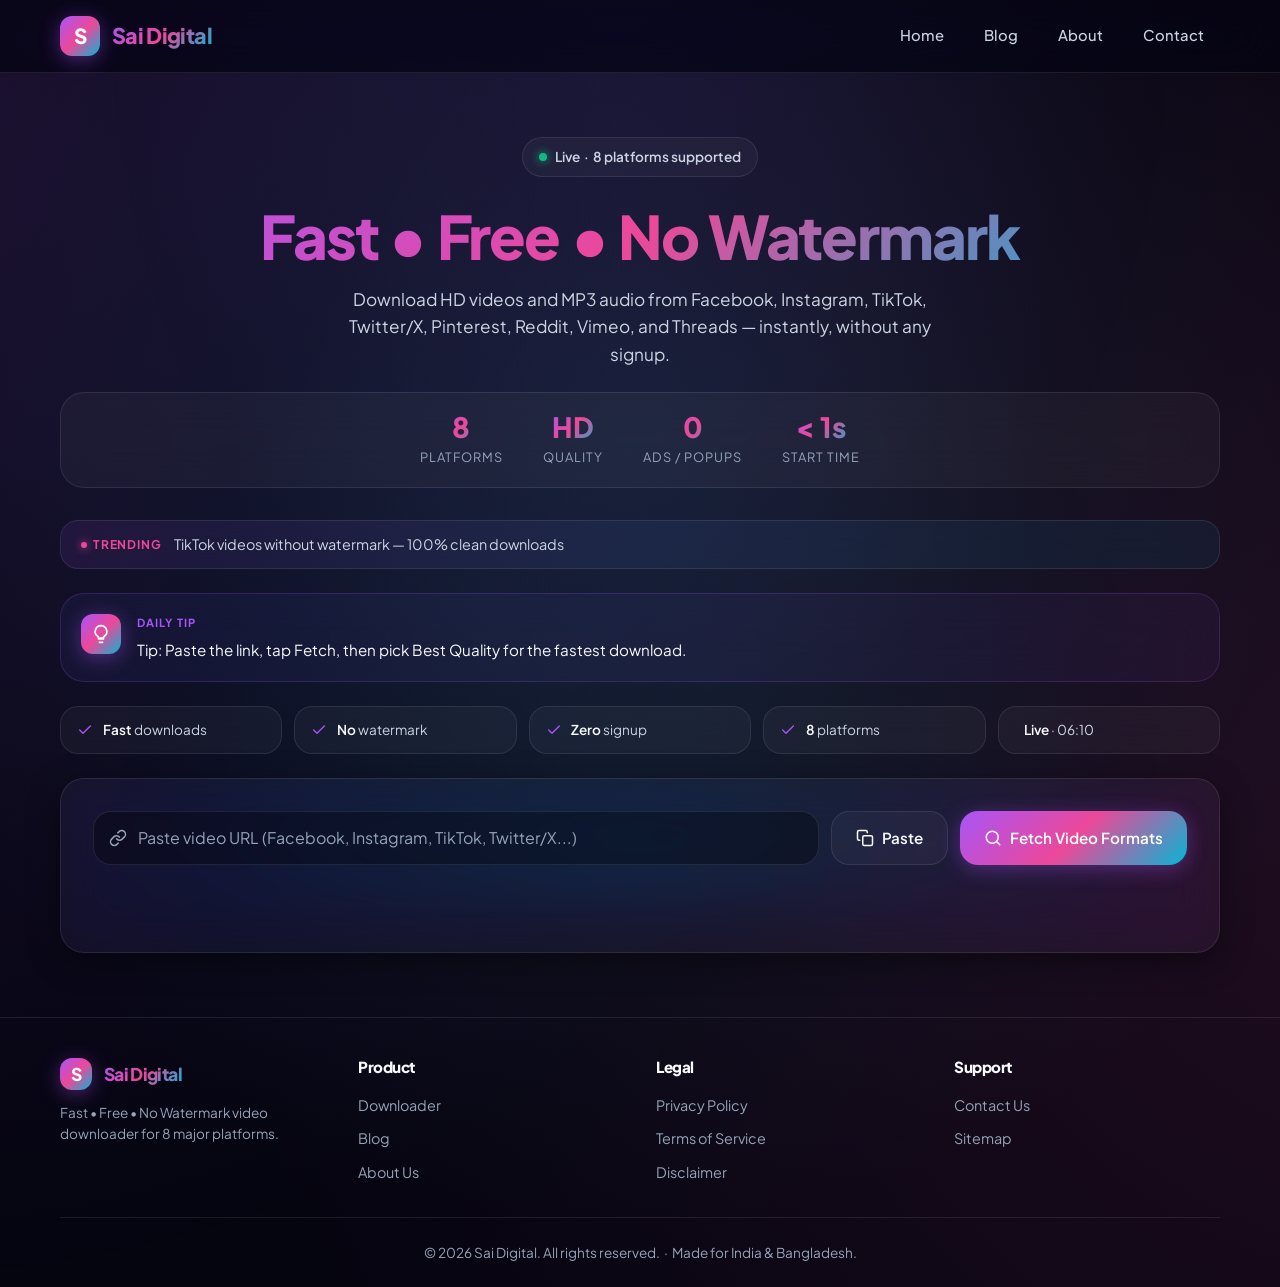
==== commit 68503e38: "Update index.html" ====
--- a/templates/index.html
+++ b/templates/index.html
@@ -1,481 +1,320 @@
 <!DOCTYPE html>
 <html lang="en">
 <head>
-  <meta charset="UTF-8" />
-  <meta name="viewport" content="width=device-width, initial-scale=1.0" />
-  <title>Sai Digital — Universal Video Downloader & Audio Converter</title>
-  <meta name="description" content="Download any video in seconds with Sai Digital. Fast, free, watermark-free high-definition video and MP3 audio extractor for Facebook, Instagram, TikTok, and more." />
-  
-  <!-- OpenGraph Metadata -->
-  <meta property="og:title" content="Sai Digital — Universal Video Downloader" />
-  <meta property="og:description" content="Fast • Free • No Watermark. Download high-definition videos and MP3 audio in seconds." />
-  <meta property="og:type" content="website" />
-  <meta name="twitter:card" content="summary_large_image" />
-
-  <link rel="icon" type="image/svg+xml" href="data:image/svg+xml,<svg xmlns='http://www.w3.org/2000/svg' viewBox='0 0 24 24' fill='none' stroke='%23ec4899' stroke-width='2' stroke-linecap='round' stroke-linejoin='round'><polygon points='5 3 19 12 5 21 5 3'></polygon></svg>" />
-
-  <!-- Stylesheet -->
-  <link rel="stylesheet" href="/static/style.css" />
+  <meta charset="UTF-8">
+  <meta name="viewport" content="width=device-width, initial-scale=1.0, maximum-scale=5.0">
+  <meta name="theme-color" content="#050510">
+
+  <!-- Primary SEO -->
+  <title>Sai Digital — Fast • Free • No Watermark Video Downloader</title>
+  <meta name="description" content="Download videos from Facebook, Instagram, TikTok, Twitter/X, Pinterest, Reddit, Vimeo, and Threads — MP4 in HD or MP3 audio. Fast, free, no watermark, no signup.">
+  <meta name="keywords" content="video downloader, instagram reels download, facebook video download, tiktok download without watermark, mp3 converter, no watermark video downloader, free video downloader">
+
+  <!-- Open Graph -->
+  <meta property="og:title" content="Sai Digital — Fast • Free • No Watermark Video Downloader">
+  <meta property="og:description" content="Download HD videos & MP3 audio from 8 platforms. Fast, free, no watermark, no signup.">
+  <meta property="og:type" content="website">
+  <meta property="og:url" content="https://sd.ssssobankura.org/">
+  <meta property="og:image" content="https://sd.ssssobankura.org/static/og-image.png">
+
+  <!-- Twitter -->
+  <meta name="twitter:card" content="summary_large_image">
+  <meta name="twitter:title" content="Sai Digital — Fast • Free • No Watermark Video Downloader">
+  <meta name="twitter:description" content="Download HD videos & MP3 audio from 8 platforms. Fast, free, no watermark, no signup.">
+
+  <!-- Canonical -->
+  <link rel="canonical" href="https://sd.ssssobankura.org/">
+
+  <!-- Fonts -->
+  <link rel="preconnect" href="https://fonts.googleapis.com">
+  <link rel="preconnect" href="https://fonts.gstatic.com" crossorigin>
+
+  <!-- Styles -->
+  <link rel="stylesheet" href="/static/style.css">
+
+  <!-- JS (defer ensures DOM is ready) -->
+  <script src="/static/auto-update.js" defer></script>
+  <script src="/static/app.js" defer></script>
+
+  <!-- Favicon -->
+  <link rel="icon" type="image/svg+xml" href="data:image/svg+xml,%3Csvg xmlns='http://www.w3.org/2000/svg' viewBox='0 0 100 100'%3E%3Cdefs%3E%3ClinearGradient id='g' x1='0%25' y1='0%25' x2='100%25' y2='100%25'%3E%3Cstop offset='0%25' style='stop-color:%23a855f7'/%3E%3Cstop offset='50%25' style='stop-color:%23ec4899'/%3E%3Cstop offset='100%25' style='stop-color:%2306b6d4'/%3E%3C/linearGradient%3E%3C/defs%3E%3Crect width='100' height='100' rx='22' fill='url(%23g)'/%3E%3Ctext x='50' y='68' font-family='Arial,sans-serif' font-size='52' font-weight='bold' fill='white' text-anchor='middle'%3ES%3C/text%3E%3C/svg%3E">
 </head>
 <body>
 
-  <!-- Ambient Light Orbs -->
-  <div class="ambient-bg" aria-hidden="true">
-    <div class="blob blob-1"></div>
-    <div class="blob blob-2"></div>
-    <div class="blob blob-3"></div>
-  </div>
-
-  <!-- Toast Notification Stack -->
-  <div id="toast-container" class="toast-container" aria-live="polite"></div>
-
-  <!-- Sticky Glass Navbar -->
-  <header class="navbar">
-    <div class="nav-container">
-      <a href="/" class="brand" aria-label="Sai Digital Homepage">
-        <div class="brand-icon-wrapper">
-          <svg viewBox="0 0 24 24" fill="none" stroke="currentColor" stroke-width="2.5" stroke-linecap="round" stroke-linejoin="round">
-            <polygon points="6 4 19 12 6 20 6 4" fill="currentColor" fill-opacity="0.3"></polygon>
-            <path d="M12 17v4"></path>
-            <path d="M8 21h8"></path>
-          </svg>
-        </div>
-        <span class="brand-title">Sai Digital</span>
-        <span class="brand-badge">Pro</span>
-      </a>
-
-      <nav class="nav-links">
-        <a href="/" class="nav-link" style="color: var(--color-cyan); font-weight: 700;">Home</a>
-        <a href="/blog" class="nav-link">Blog</a>
-        <a href="/about" class="nav-link">About</a>
-        <a href="/contact" class="nav-link">Contact</a>
-        <div class="nav-status-badge">
-          <span class="status-dot"></span>
-          <span>Engine Online</span>
+  <!-- ==================================================================
+       HEADER
+       ================================================================== -->
+  <header class="header">
+    <div class="container">
+      <nav class="nav">
+        <a href="/" class="logo">
+          <div class="logo-mark">S</div>
+          <span class="logo-text">Sai Digital</span>
+        </a>
+        <div class="nav-links">
+          <a href="/">Home</a>
+          <a href="/blog">Blog</a>
+          <a href="/about">About</a>
+          <a href="/contact">Contact</a>
         </div>
       </nav>
-
-      <button type="button" class="menu-toggle-btn" id="btn-menu-toggle" aria-label="Toggle mobile menu">
-        <svg viewBox="0 0 24 24" fill="none" stroke="currentColor" stroke-width="2.5" stroke-linecap="round" stroke-linejoin="round">
-          <line x1="3" y1="12" x2="21" y2="12"></line>
-          <line x1="3" y1="6" x2="21" y2="6"></line>
-          <line x1="3" y1="18" x2="21" y2="18"></line>
+    </div>
+  </header>
+
+  <!-- ==================================================================
+       MAIN
+       ================================================================== -->
+  <main class="container">
+
+    <!-- HERO -->
+    <section class="hero reveal">
+      <div class="hero-badge">
+        <span class="pulse-dot"></span>
+        <span>Live &nbsp;·&nbsp; 8 platforms supported</span>
+      </div>
+      <h1>Fast • Free • No Watermark</h1>
+      <p class="subtitle">
+        Download HD videos and MP3 audio from Facebook, Instagram, TikTok, Twitter/X, Pinterest, Reddit, Vimeo, and Threads — instantly, without any signup.
+      </p>
+
+      <div class="hero-stats">
+        <div class="hero-stat">
+          <span class="stat-num">8</span>
+          <span class="stat-label">Platforms</span>
+        </div>
+        <div class="hero-stat">
+          <span class="stat-num">HD</span>
+          <span class="stat-label">Quality</span>
+        </div>
+        <div class="hero-stat">
+          <span class="stat-num">0</span>
+          <span class="stat-label">Ads / Popups</span>
+        </div>
+        <div class="hero-stat">
+          <span class="stat-num">&lt; 1s</span>
+          <span class="stat-label">Start Time</span>
+        </div>
+      </div>
+    </section>
+
+    <!-- TRENDING BANNER -->
+    <div class="trending-banner reveal" id="trending-banner">
+      <span class="trending-label">Trending</span>
+      <span class="trending-text">Loading today's highlight...</span>
+    </div>
+
+    <!-- DAILY TIP -->
+    <div class="daily-tip reveal" id="daily-tip">
+      <div class="daily-tip-icon">
+        <svg viewBox="0 0 24 24" fill="none" stroke="currentColor" stroke-width="2" stroke-linecap="round" stroke-linejoin="round">
+          <path d="M9 18h6"></path>
+          <path d="M10 22h4"></path>
+          <path d="M12 2a7 7 0 0 0-4 12.7c.6.5 1 1.3 1 2.1V17h6v-.2c0-.8.4-1.6 1-2.1A7 7 0 0 0 12 2z"></path>
         </svg>
-      </button>
-    </div>
-  </header>
-
-  <!-- Mobile Drawer -->
-  <div class="mobile-menu-drawer" id="mobile-drawer">
-    <a href="/" class="mobile-nav-link" style="color: var(--color-cyan);">Home</a>
-    <a href="/blog" class="mobile-nav-link">Blog</a>
-    <a href="/about" class="mobile-nav-link">About</a>
-    <a href="/contact" class="mobile-nav-link">Contact</a>
-    <a href="/privacy" class="mobile-nav-link">Privacy Policy</a>
-    <a href="/terms" class="mobile-nav-link">Terms of Service</a>
-  </div>
-
-  <!-- Page Wrapper -->
-  <main class="page-wrapper">
-    <!-- Hero Section -->
-    <section class="hero-section">
-      <div class="hero-pill-badge">
-        <svg width="14" height="14" viewBox="0 0 24 24" fill="none" stroke="currentColor" stroke-width="2.5" stroke-linecap="round" stroke-linejoin="round">
-          <polygon points="13 2 3 14 12 14 11 22 21 10 12 10 13 2"></polygon>
-        </svg>
-        <span>High-Speed Video Extraction Engine</span>
-      </div>
-
-      <h1 class="hero-title">
-        Download Any Video <br />
-        <span class="gradient-text">in Seconds</span>
-      </h1>
-
-      <p class="hero-subtitle">Fast • Free • No Watermark</p>
-      <p class="hero-subtitle-sub" style="font-size: 1rem; color: var(--color-cyan); font-weight: 500;">High-Definition Universal Video & Audio Extractor</p>
-    </section>
-
-    <!-- Main Downloader Card -->
-    <section class="glass-card main-download-container" aria-label="Video Downloader Input Form">
-      <form id="download-form" class="download-box" onsubmit="return false;">
-        <div class="input-group">
-          <!-- Link Icon -->
-          <svg class="input-icon" viewBox="0 0 24 24" fill="none" stroke="currentColor" stroke-width="2" stroke-linecap="round" stroke-linejoin="round">
-            <path d="M10 13a5 5 0 0 0 7.54.54l3-3a5 5 0 0 0-7.07-7.07l-1.72 1.71"></path>
-            <path d="M14 11a5 5 0 0 0-7.54-.54l-3 3a5 5 0 0 0 7.07 7.07l1.71-1.71"></path>
-          </svg>
-
-          <!-- Input Element -->
-          <input
-            type="url"
-            id="video-url-input"
-            class="url-input"
-            placeholder="Paste public video URL here (e.g. Facebook, Instagram, TikTok, Reddit...)"
-            required
-            autocomplete="off"
-            spellcheck="false"
-          />
-
-          <!-- Platform Auto-Detect Chip -->
-          <div id="platform-chip" class="platform-detect-chip" aria-live="polite">
-            <span id="platform-chip-icon"></span>
-            <span id="platform-chip-name">Detected</span>
+      </div>
+      <div class="daily-tip-content">
+        <div class="daily-tip-label">Daily Tip</div>
+        <div class="daily-tip-text">Loading today's tip...</div>
+      </div>
+    </div>
+
+    <!-- FEATURE STRIP -->
+    <div class="feature-strip reveal">
+      <div class="feature-pill">
+        <svg viewBox="0 0 24 24" fill="none" stroke="currentColor" stroke-width="2" stroke-linecap="round" stroke-linejoin="round"><polyline points="20 6 9 17 4 12"></polyline></svg>
+        <span><strong>Fast</strong> downloads</span>
+      </div>
+      <div class="feature-pill">
+        <svg viewBox="0 0 24 24" fill="none" stroke="currentColor" stroke-width="2" stroke-linecap="round" stroke-linejoin="round"><polyline points="20 6 9 17 4 12"></polyline></svg>
+        <span><strong>No</strong> watermark</span>
+      </div>
+      <div class="feature-pill">
+        <svg viewBox="0 0 24 24" fill="none" stroke="currentColor" stroke-width="2" stroke-linecap="round" stroke-linejoin="round"><polyline points="20 6 9 17 4 12"></polyline></svg>
+        <span><strong>Zero</strong> signup</span>
+      </div>
+      <div class="feature-pill">
+        <svg viewBox="0 0 24 24" fill="none" stroke="currentColor" stroke-width="2" stroke-linecap="round" stroke-linejoin="round"><polyline points="20 6 9 17 4 12"></polyline></svg>
+        <span><strong>8</strong> platforms</span>
+      </div>
+      <div class="feature-pill" id="live-indicator">
+        <span class="live-dot"></span>
+        <span><strong>Live</strong> · <span class="live-time">--:--</span></span>
+      </div>
+    </div>
+
+    <!-- DOWNLOAD FORM -->
+    <div class="download-card glass reveal">
+      <form id="download-form" autocomplete="off" onsubmit="return false;">
+        <div class="form-group">
+          <div class="input-wrapper">
+            <span class="input-icon">
+              <svg viewBox="0 0 24 24" fill="none" stroke="currentColor" stroke-width="2" stroke-linecap="round" stroke-linejoin="round">
+                <path d="M10 13a5 5 0 0 0 7.54.54l3-3a5 5 0 0 0-7.07-7.07l-1.72 1.71"></path>
+                <path d="M14 11a5 5 0 0 0-7.54-.54l-3 3a5 5 0 0 0 7.07 7.07l1.71-1.71"></path>
+              </svg>
+            </span>
+            <input
+              type="url"
+              id="video-url-input"
+              name="url"
+              placeholder="Paste video URL (Facebook, Instagram, TikTok, Twitter/X...)"
+              autocomplete="off"
+              spellcheck="false"
+              required
+            >
           </div>
-
-          <!-- Paste Button -->
-          <button type="button" id="btn-paste" class="input-action-btn" title="Paste from clipboard">
-            <svg viewBox="0 0 24 24" fill="none" stroke="currentColor" stroke-width="2" stroke-linecap="round" stroke-linejoin="round">
-              <path d="M16 4h2a2 2 0 0 1 2 2v14a2 2 0 0 1-2 2H6a2 2 0 0 1-2-2V6a2 2 0 0 1 2-2h2"></path>
-              <rect x="8" y="2" width="8" height="4" rx="1" ry="1"></rect>
-            </svg>
-            <span>Paste</span>
-          </button>
-        </div>
-
-        <!-- Download Action Button -->
-        <button type="submit" id="btn-submit" class="btn-fetch">
-          <svg viewBox="0 0 24 24" fill="none" stroke="currentColor" stroke-width="2.5" stroke-linecap="round" stroke-linejoin="round">
-            <path d="M21 15v4a2 2 0 0 1-2 2H5a2 2 0 0 1-2-2v-4"></path>
-            <polyline points="7 10 12 15 17 10"></polyline>
-            <line x1="12" y1="15" x2="12" y2="3"></line>
-          </svg>
-          <span>Fetch Video Formats</span>
-        </button>
-      </form>
-
-      <!-- Loading Spinner Section -->
-      <div id="loading-state" class="loading-box" aria-hidden="true">
-        <div class="spinner-ring"></div>
-        <div class="loading-text" id="loading-status-text">Analyzing video stream...</div>
-        <div class="loading-subtext">Extracting metadata and available resolutions</div>
-      </div>
-
-      <!-- Skeleton Shimmer Loader -->
-      <div id="skeleton-loader" class="skeleton-card" aria-hidden="true">
-        <div style="display: flex; gap: 1.5rem; margin-bottom: 2rem;">
-          <div class="skeleton-item" style="width: 280px; height: 160px;"></div>
-          <div style="flex: 1; display: flex; flex-direction: column; gap: 0.75rem;">
-            <div class="skeleton-item" style="height: 24px; width: 30%;"></div>
-            <div class="skeleton-item" style="height: 32px; width: 90%;"></div>
-            <div class="skeleton-item" style="height: 20px; width: 45%;"></div>
-          </div>
-        </div>
-        <div style="display: grid; grid-template-columns: repeat(3, 1fr); gap: 1rem;">
-          <div class="skeleton-item" style="height: 120px;"></div>
-          <div class="skeleton-item" style="height: 120px;"></div>
-          <div class="skeleton-item" style="height: 120px;"></div>
-        </div>
-      </div>
-
-      <!-- Results Container (Appears after extraction) -->
-      <div id="results-section" class="results-container">
-        <!-- Overview metadata card -->
-        <div class="video-overview-card">
-          <div class="thumbnail-wrapper">
-            <img id="result-thumbnail" class="thumbnail-img" src="" alt="Video thumbnail preview" />
-            <span id="result-duration" class="duration-tag">00:00</span>
-          </div>
-
-          <div class="video-meta">
-            <div id="result-platform" class="video-platform-badge" style="background: rgba(139, 92, 246, 0.2); color: #c084fc;">
-              Platform
-            </div>
-            <h2 id="result-title" class="video-title">Video Title</h2>
-            <div class="video-author">
-              <svg viewBox="0 0 24 24" fill="none" stroke="currentColor" stroke-width="2" stroke-linecap="round" stroke-linejoin="round">
-                <path d="M20 21v-2a4 4 0 0 0-4-4H8a4 4 0 0 0-4 4v2"></path>
-                <circle cx="12" cy="7" r="4"></circle>
-              </svg>
-              <span id="result-author">Creator</span>
-            </div>
-          </div>
-        </div>
-
-        <!-- Tab Switcher: Video vs Audio -->
-        <div class="tab-switcher" role="tablist">
-          <button type="button" id="tab-video" class="tab-btn active" role="tab" aria-selected="true">
-            <svg viewBox="0 0 24 24" fill="none" stroke="currentColor" stroke-width="2" stroke-linecap="round" stroke-linejoin="round">
-              <rect x="2" y="2" width="20" height="20" rx="2.18" ry="2.18"></rect>
-              <line x1="7" y1="2" x2="7" y2="22"></line>
-              <line x1="17" y1="2" x2="17" y2="22"></line>
-              <line x1="2" y1="12" x2="22" y2="12"></line>
-            </svg>
-            <span>Video (MP4)</span>
-          </button>
-
-          <button type="button" id="tab-audio" class="tab-btn" role="tab" aria-selected="false">
-            <svg viewBox="0 0 24 24" fill="none" stroke="currentColor" stroke-width="2" stroke-linecap="round" stroke-linejoin="round">
-              <path d="M9 18V5l12-2v13"></path>
-              <circle cx="6" cy="18" r="3"></circle>
-              <circle cx="18" cy="16" r="3"></circle>
-            </svg>
-            <span>Audio (MP3)</span>
-          </button>
-        </div>
-
-        <!-- Format Cards Grid for Video -->
-        <div id="video-formats-grid" class="formats-grid" role="tabpanel"></div>
-
-        <!-- Format Cards Grid for Audio -->
-        <div id="audio-formats-grid" class="formats-grid" role="tabpanel" style="display: none;"></div>
-      </div>
-    </section>
-
-    <!-- Supported Platforms Section (No YouTube listed) -->
-    <section id="supported-platforms" class="platforms-section">
-      <div class="section-label">Universal Compatibility</div>
-      <h2 class="section-title">Supported Video Platforms</h2>
-
-      <div class="platforms-grid">
-        <!-- Facebook -->
-        <div class="platform-circle-card" style="--glow-color: rgba(24, 119, 242, 0.4);">
-          <div class="platform-icon-circle" style="color: #1877F2;">
-            <svg viewBox="0 0 24 24" fill="currentColor">
-              <path d="M24 12.073c0-6.627-5.373-12-12-12s-12 5.373-12 12c0 5.99 4.388 10.954 10.125 11.854v-8.385H7.078v-3.47h3.047V9.43c0-3.007 1.792-4.669 4.533-4.669 1.312 0 2.686.235 2.686.235v2.953H15.83c-1.491 0-1.956.925-1.956 1.874v2.25h3.328l-.532 3.47h-2.796v8.385C19.612 23.027 24 18.062 24 12.073z"/>
-            </svg>
-          </div>
-          <span class="platform-name">Facebook</span>
-        </div>
-
-        <!-- Instagram -->
-        <div class="platform-circle-card" style="--glow-color: rgba(225, 48, 108, 0.4);">
-          <div class="platform-icon-circle" style="color: #E1306C;">
-            <svg viewBox="0 0 24 24" fill="none" stroke="currentColor" stroke-width="2" stroke-linecap="round" stroke-linejoin="round">
-              <rect x="2" y="2" width="20" height="20" rx="5" ry="5"></rect>
-              <path d="M16 11.37A4 4 0 1 1 12.63 8 4 4 0 0 1 16 11.37z"></path>
-              <line x1="17.5" y1="6.5" x2="17.51" y2="6.5"></line>
-            </svg>
-          </div>
-          <span class="platform-name">Instagram</span>
-        </div>
-
-        <!-- TikTok -->
-        <div class="platform-circle-card" style="--glow-color: rgba(254, 44, 85, 0.4);">
-          <div class="platform-icon-circle" style="color: #FE2C55;">
-            <svg viewBox="0 0 24 24" fill="currentColor">
-              <path d="M12.525.02c1.31-.02 2.61-.01 3.91-.02.08 1.53.63 3.09 1.75 4.17 1.12 1.11 2.7 1.62 4.24 1.79v4.03c-1.44-.05-2.89-.35-4.2-.97-.57-.26-1.1-.59-1.62-.93-.01 2.92.01 5.84-.02 8.75-.08 1.4-.54 2.79-1.35 3.94-1.31 1.92-3.58 3.17-5.91 3.21-1.43.08-2.86-.31-4.08-1.03-2.02-1.19-3.44-3.37-3.65-5.71-.02-.5-.03-1-.01-1.49.18-1.9 1.12-3.72 2.58-4.96 1.66-1.44 3.98-2.13 6.15-1.72.02 1.48-.04 2.96-.04 4.44-.99-.32-2.15-.23-3.02.37-.63.41-1.11 1.04-1.36 1.75-.21.51-.24 1.07-.14 1.61.24 1.64 1.82 3.02 3.5 2.87 1.12-.01 2.19-.66 2.77-1.61.19-.33.4-.67.41-1.06.1-1.79.06-3.57.07-5.36.01-4.03-.01-8.05.02-12.07z"/>
-            </svg>
-          </div>
-          <span class="platform-name">TikTok</span>
-        </div>
-
-        <!-- Twitter / X -->
-        <div class="platform-circle-card" style="--glow-color: rgba(29, 161, 242, 0.4);">
-          <div class="platform-icon-circle" style="color: #1DA1F2;">
-            <svg viewBox="0 0 24 24" fill="currentColor">
-              <path d="M18.244 2.25h3.308l-7.227 8.26 8.502 11.24H16.17l-5.214-6.817L4.99 21.75H1.68l7.73-8.835L1.254 2.25H8.08l4.713 6.231zm-1.161 17.52h1.833L7.084 4.126H5.117z"/>
-            </svg>
-          </div>
-          <span class="platform-name">Twitter / X</span>
-        </div>
-
-        <!-- Pinterest -->
-        <div class="platform-circle-card" style="--glow-color: rgba(230, 0, 35, 0.4);">
-          <div class="platform-icon-circle" style="color: #E60023;">
-            <svg viewBox="0 0 24 24" fill="currentColor">
-              <path d="M12 0a12 12 0 0 0-4.37 23.18c-.06-.98-.12-2.49.03-3.56.14-.98 1-4.24 1-4.24s-.26-.52-.26-1.28c0-1.2.7-2.1 1.57-2.1.74 0 1.1.56 1.1 1.22 0 .74-.47 1.86-.72 2.89-.2.86.43 1.56 1.28 1.56 1.54 0 2.72-1.62 2.72-3.96 0-2.07-1.49-3.52-3.62-3.52-2.46 0-3.9 1.85-3.9 3.75 0 .74.29 1.54.64 1.97.07.09.08.17.06.26-.07.28-.22.9-.25 1.03-.04.17-.14.21-.32.13-1.2-.56-1.95-2.31-1.95-3.72 0-3.03 2.2-5.81 6.35-5.81 3.33 0 5.92 2.37 5.92 5.55 0 3.31-2.09 5.98-4.99 5.98-.97 0-1.89-.51-2.2-.11l-.6 2.28c-.22.84-.81 1.9-1.21 2.54A11.99 11.99 0 0 0 12 24c6.63 0 12-5.37 12-12S18.63 0 12 0z"/>
-            </svg>
-          </div>
-          <span class="platform-name">Pinterest</span>
-        </div>
-
-        <!-- Reddit -->
-        <div class="platform-circle-card" style="--glow-color: rgba(255, 69, 0, 0.4);">
-          <div class="platform-icon-circle" style="color: #FF4500;">
-            <svg viewBox="0 0 24 24" fill="currentColor">
-              <path d="M12 0A12 12 0 0 0 0 12a12 12 0 0 0 12 12 12 12 0 0 0 12-12A12 12 0 0 0 12 0zm5.01 4.744c.688 0 1.25.561 1.25 1.249a1.25 1.25 0 0 1-2.498.056l-2.597-.547-.8 3.747c1.824.07 3.48.632 4.674 1.488.308-.309.73-.491 1.207-.491.968 0 1.754.786 1.754 1.754 0 .716-.435 1.333-1.01 1.614a3.111 3.111 0 0 1 .042.52c0 2.694-3.13 4.87-7.004 4.87-3.874 0-7.004-2.176-7.004-4.87 0-.183.015-.366.043-.534A1.748 1.748 0 0 1 4.028 12c0-.968.786-1.754 1.754-1.754.463 0 .898.196 1.207.49 1.207-.883 2.878-1.43 4.744-1.487l.885-4.182a.342.342 0 0 1 .14-.197.35.35 0 0 1 .238-.042l2.906.617a1.214 1.214 0 0 1 1.108-.703zM9.25 12C8.561 12 8 12.562 8 13.25c0 .687.561 1.248 1.25 1.248.687 0 1.248-.561 1.248-1.249 0-.688-.561-1.249-1.249-1.249zm5.5 0c-.687 0-1.248.561-1.248 1.25 0 .687.561 1.248 1.249 1.248.688 0 1.249-.561 1.249-1.249 0-.687-.562-1.249-1.25-1.249zm-5.466 3.99a.327.327 0 0 0-.231.094.33.33 0 0 0 0 .463c.842.842 2.484.913 2.961.913.477 0 2.105-.056 2.961-.913a.361.361 0 0 0 .029-.463.33.33 0 0 0-.464 0c-.547.533-1.684.73-2.512.73-.828 0-1.979-.196-2.512-.73a.326.326 0 0 0-.232-.095z"/>
-            </svg>
-          </div>
-          <span class="platform-name">Reddit</span>
-        </div>
-
-        <!-- Vimeo -->
-        <div class="platform-circle-card" style="--glow-color: rgba(26, 183, 234, 0.4);">
-          <div class="platform-icon-circle" style="color: #1AB7EA;">
-            <svg viewBox="0 0 24 24" fill="currentColor">
-              <path d="M22.84 6.78c-.14 3.08-2.29 7.3-6.46 12.67-4.31 5.59-7.96 8.38-10.96 8.38-1.85 0-3.41-1.71-4.69-5.13l-2.55-9.35C-2.4 11.23-2.73 9.4-2.73 7.85c0-2.38 1.23-3.57 3.69-3.57 1.84 0 3.32.74 4.45 2.21l1.83 6.94c.82 3.12 1.7 4.68 2.64 4.68.73 0 1.58-.93 2.56-2.8.97-1.87 1.48-3.3 1.52-4.28.1-1.95-.62-2.93-2.17-2.93-.72 0-1.5.17-2.33.52 1.48-4.85 4.31-7.23 8.49-7.14 3.1.09 4.61 2.08 4.54 5.96z" transform="scale(0.85) translate(4, 2)"/>
-            </svg>
-          </div>
-          <span class="platform-name">Vimeo</span>
-        </div>
-      </div>
-    </section>
-
-    <!-- Features Section -->
-    <section id="features" class="features-section">
-      <div style="text-align: center; margin-bottom: 2.5rem;">
-        <div class="section-label">Engine Architecture</div>
-        <h2 class="section-title">Built for Speed and Quality</h2>
-      </div>
-
-      <div class="features-grid">
-        <!-- Feature 1 -->
-        <div class="feature-box">
-          <div class="feature-icon-wrapper">
-            <svg viewBox="0 0 24 24" fill="none" stroke="currentColor" stroke-width="2.5" stroke-linecap="round" stroke-linejoin="round">
-              <polygon points="13 2 3 14 12 14 11 22 21 10 12 10 13 2"></polygon>
-            </svg>
-          </div>
-          <h3 class="feature-title">Lightning Fast</h3>
-          <p class="feature-desc">Ultra-responsive stream analysis and fast file generation powered by yt-dlp core.</p>
-        </div>
-
-        <!-- Feature 2 -->
-        <div class="feature-box">
-          <div class="feature-icon-wrapper">
-            <svg viewBox="0 0 24 24" fill="none" stroke="currentColor" stroke-width="2.5" stroke-linecap="round" stroke-linejoin="round">
-              <path d="M9 18V5l12-2v13"></path>
-              <circle cx="6" cy="18" r="3"></circle>
-              <circle cx="18" cy="16" r="3"></circle>
-            </svg>
-          </div>
-          <h3 class="feature-title">Video to MP3</h3>
-          <p class="feature-desc">Extract studio-quality 320kbps MP3 audio streams on the fly using FFmpeg audio processing.</p>
-        </div>
-
-        <!-- Feature 3 -->
-        <div class="feature-box">
-          <div class="feature-icon-wrapper">
-            <svg viewBox="0 0 24 24" fill="none" stroke="currentColor" stroke-width="2.5" stroke-linecap="round" stroke-linejoin="round">
-              <rect x="5" y="2" width="14" height="20" rx="2" ry="2"></rect>
-              <line x1="12" y1="18" x2="12.01" y2="18"></line>
-            </svg>
-          </div>
-          <h3 class="feature-title">Works on Mobile</h3>
-          <p class="feature-desc">Smooth responsive touch interface optimized for Android and iOS mobile browsers.</p>
-        </div>
-
-        <!-- Feature 4 -->
-        <div class="feature-box">
-          <div class="feature-icon-wrapper">
-            <svg viewBox="0 0 24 24" fill="none" stroke="currentColor" stroke-width="2.5" stroke-linecap="round" stroke-linejoin="round">
-              <rect x="3" y="11" width="18" height="11" rx="2" ry="2"></rect>
-              <path d="M7 11V7a5 5 0 0 1 10 0v4"></path>
-            </svg>
-          </div>
-          <h3 class="feature-title">No Watermark</h3>
-          <p class="feature-desc">Pure original media stream downloaded directly without any added branding or compression.</p>
-        </div>
-      </div>
-    </section>
-
-    <!-- How it Works Section -->
-    <section id="how-it-works" class="how-it-works-section">
-      <div class="section-label">Effortless Workflow</div>
-      <h2 class="section-title">How It Works in 3 Simple Steps</h2>
-
-      <div class="steps-grid">
-        <div class="step-card">
-          <div class="step-number">1</div>
-          <div class="step-icon">
+          <button type="button" class="btn btn-ghost" id="btn-paste" aria-label="Paste from clipboard">
             <svg viewBox="0 0 24 24" fill="none" stroke="currentColor" stroke-width="2" stroke-linecap="round" stroke-linejoin="round">
               <rect x="9" y="9" width="13" height="13" rx="2" ry="2"></rect>
               <path d="M5 15H4a2 2 0 0 1-2-2V4a2 2 0 0 1 2-2h9a2 2 0 0 1 2 2v1"></path>
             </svg>
+            Paste
+          </button>
+          <button type="submit" class="btn btn-primary" id="btn-submit">
+            <svg viewBox="0 0 24 24" fill="none" stroke="currentColor" stroke-width="2" stroke-linecap="round" stroke-linejoin="round">
+              <circle cx="11" cy="11" r="8"></circle>
+              <line x1="21" y1="21" x2="16.65" y2="16.65"></line>
+            </svg>
+            Fetch Video Formats
+          </button>
+        </div>
+
+        <div class="platform-chip" id="platform-chip">
+          <span id="platform-chip-icon">
+            <svg viewBox="0 0 24 24" fill="none" stroke="currentColor" stroke-width="2" stroke-linecap="round" stroke-linejoin="round">
+              <circle cx="12" cy="12" r="10"></circle>
+              <polyline points="12 6 12 12 16 14"></polyline>
+            </svg>
+          </span>
+          <span id="platform-chip-name">Detecting...</span>
+        </div>
+      </form>
+    </div>
+
+    <!-- LOADING STATE -->
+    <div class="loading-state" id="loading-state">
+      <div class="spinner"></div>
+      <div id="loading-status-text">Analyzing video stream...</div>
+    </div>
+
+    <div id="skeleton-loader" style="display: none;">
+      <div class="glass" style="padding: 1.5rem; border-radius: 18px;">
+        <div style="display: flex; gap: 1rem; align-items: center;">
+          <div style="width: 140px; height: 80px; background: rgba(255,255,255,0.05); border-radius: 12px;"></div>
+          <div style="flex: 1;">
+            <div style="height: 14px; background: rgba(255,255,255,0.05); border-radius: 6px; margin-bottom: 8px;"></div>
+            <div style="height: 10px; background: rgba(255,255,255,0.05); border-radius: 6px; width: 60%;"></div>
           </div>
-          <h3 class="step-title">Copy Video Link</h3>
-          <p class="step-desc">Copy the share link from any supported public post or reel.</p>
-        </div>
-
-        <div class="step-card">
-          <div class="step-number">2</div>
-          <div class="step-icon">
-            <svg viewBox="0 0 24 24" fill="none" stroke="currentColor" stroke-width="2" stroke-linecap="round" stroke-linejoin="round">
-              <path d="M16 4h2a2 2 0 0 1 2 2v14a2 2 0 0 1-2 2H6a2 2 0 0 1-2-2V6a2 2 0 0 1 2-2h2"></path>
-              <rect x="8" y="2" width="8" height="4" rx="1" ry="1"></rect>
-            </svg>
+        </div>
+      </div>
+    </div>
+
+    <!-- RESULTS SECTION -->
+    <section class="results-section" id="results-section">
+      <!-- Result Header -->
+      <div class="glass result-header">
+        <div class="result-thumb-wrapper">
+          <img class="result-thumb" id="result-thumbnail" src="/static/img/placeholder.jpg" alt="Video thumbnail" loading="lazy">
+          <span class="result-duration" id="result-duration">00:00</span>
+        </div>
+        <div class="result-info">
+          <h3 id="result-title">Video Title</h3>
+          <div class="result-meta">
+            <span class="result-platform" id="result-platform">Platform</span>
+            <span class="result-author" id="result-author">Creator</span>
           </div>
-          <h3 class="step-title">Paste in Sai Digital</h3>
-          <p class="step-desc">Paste the link into the box above. Platform auto-detects instantly.</p>
-        </div>
-
-        <div class="step-card">
-          <div class="step-number">3</div>
-          <div class="step-icon">
-            <svg viewBox="0 0 24 24" fill="none" stroke="currentColor" stroke-width="2.5" stroke-linecap="round" stroke-linejoin="round">
-              <path d="M21 15v4a2 2 0 0 1-2 2H5a2 2 0 0 1-2-2v-4"></path>
-              <polyline points="7 10 12 15 17 10"></polyline>
-              <line x1="12" y1="15" x2="12" y2="3"></line>
-            </svg>
+        </div>
+      </div>
+
+      <!-- Tabs -->
+      <div class="tabs" role="tablist">
+        <button type="button" class="tab active" id="tab-video" role="tab" aria-selected="true">
+          <svg viewBox="0 0 24 24" fill="none" stroke="currentColor" stroke-width="2" stroke-linecap="round" stroke-linejoin="round">
+            <polygon points="23 7 16 12 23 17 23 7"></polygon>
+            <rect x="1" y="5" width="15" height="14" rx="2" ry="2"></rect>
+          </svg>
+          Video (MP4)
+        </button>
+        <button type="button" class="tab" id="tab-audio" role="tab" aria-selected="false">
+          <svg viewBox="0 0 24 24" fill="none" stroke="currentColor" stroke-width="2" stroke-linecap="round" stroke-linejoin="round">
+            <path d="M9 18V5l12-2v13"></path>
+            <circle cx="6" cy="18" r="3"></circle>
+            <circle cx="18" cy="16" r="3"></circle>
+          </svg>
+          Audio (MP3)
+        </button>
+      </div>
+
+      <!-- Video formats grid -->
+      <div class="format-grid" id="video-formats-grid" role="tabpanel"></div>
+
+      <!-- Audio formats grid (hidden by default) -->
+      <div class="format-grid" id="audio-formats-grid" role="tabpanel" style="display: none;"></div>
+    </section>
+
+  </main>
+
+  <!-- ==================================================================
+       FOOTER
+       ================================================================== -->
+  <footer class="footer">
+    <div class="container">
+      <div class="footer-grid">
+        <div class="footer-col">
+          <div class="logo" style="margin-bottom: 0.75rem;">
+            <div class="logo-mark" style="width: 32px; height: 32px; font-size: 1.1rem;">S</div>
+            <span class="logo-text" style="font-size: 1.1rem;">Sai Digital</span>
           </div>
-          <h3 class="step-title">One-Click Download</h3>
-          <p class="step-desc">Choose your preferred resolution or MP3 audio and download begins immediately.</p>
-        </div>
-      </div>
-    </section>
-  </main>
-
-  <!-- 4-Column Footer -->
-  <footer class="footer">
-    <div class="footer-content">
-      <div class="footer-grid">
-        <!-- Col 1: Brand & Tagline -->
+          <p style="font-size: 0.85rem; color: var(--text-muted); line-height: 1.55;">
+            Fast • Free • No Watermark video downloader for 8 major platforms.
+          </p>
+        </div>
+
         <div class="footer-col">
-          <h4>Sai Digital</h4>
-          <p>
-            Premium universal media archiving tool and tech publication. Fast, clean, watermark-free video extraction and studio-quality MP3 conversion.
-          </p>
-          <div class="footer-social-links">
-            <a href="https://facebook.com" target="_blank" rel="noopener" class="social-icon-btn" aria-label="Facebook"><svg viewBox="0 0 24 24" fill="currentColor"><path d="M24 12.073c0-6.627-5.373-12-12-12s-12 5.373-12 12c0 5.99 4.388 10.954 10.125 11.854v-8.385H7.078v-3.47h3.047V9.43c0-3.007 1.792-4.669 4.533-4.669 1.312 0 2.686.235 2.686.235v2.953H15.83c-1.491 0-1.956.925-1.956 1.874v2.25h3.328l-.532 3.47h-2.796v8.385C19.612 23.027 24 18.062 24 12.073z"/></svg></a>
-            <a href="https://twitter.com" target="_blank" rel="noopener" class="social-icon-btn" aria-label="X / Twitter"><svg viewBox="0 0 24 24" fill="currentColor"><path d="M18.244 2.25h3.308l-7.227 8.26 8.502 11.24H16.17l-5.214-6.817L4.99 21.75H1.68l7.73-8.835L1.254 2.25H8.08l4.713 6.231zm-1.161 17.52h1.833L7.084 4.126H5.117z"/></svg></a>
-            <a href="https://instagram.com" target="_blank" rel="noopener" class="social-icon-btn" aria-label="Instagram"><svg viewBox="0 0 24 24" fill="none" stroke="currentColor" stroke-width="2" stroke-linecap="round" stroke-linejoin="round"><rect x="2" y="2" width="20" height="20" rx="5" ry="5"></rect><path d="M16 11.37A4 4 0 1 1 12.63 8 4 4 0 0 1 16 11.37z"></path><line x1="17.5" y1="6.5" x2="17.51" y2="6.5"></line></svg></a>
-            <a href="https://linkedin.com" target="_blank" rel="noopener" class="social-icon-btn" aria-label="LinkedIn"><svg viewBox="0 0 24 24" fill="currentColor"><path d="M19 0h-14c-2.761 0-5 2.239-5 5v14c0 2.761 2.239 5 5 5h14c2.762 0 5-2.239 5-5v-14c0-2.761-2.238-5-5-5zm-11 19h-3v-11h3v11zm-1.5-12.268c-.966 0-1.75-.79-1.75-1.764s.784-1.764 1.75-1.764 1.75.79 1.75 1.764-.783 1.764-1.75 1.764zm13.5 12.268h-3v-5.604c0-3.368-4-3.113-4 0v5.604h-3v-11h3v1.765c1.396-2.586 7-2.777 7 2.476v6.759z"/></svg></a>
-          </div>
-        </div>
-
-        <!-- Col 2: Quick Links -->
-        <div class="footer-col">
-          <h4>Quick Links</h4>
+          <h4>Product</h4>
           <ul>
-            <li><a href="/">Home</a></li>
+            <li><a href="/">Downloader</a></li>
             <li><a href="/blog">Blog</a></li>
             <li><a href="/about">About Us</a></li>
-            <li><a href="/contact">Contact</a></li>
           </ul>
         </div>
 
-        <!-- Col 3: Legal -->
         <div class="footer-col">
           <h4>Legal</h4>
           <ul>
             <li><a href="/privacy">Privacy Policy</a></li>
             <li><a href="/terms">Terms of Service</a></li>
-            <li><a href="/disclaimer">Disclaimer & DMCA</a></li>
+            <li><a href="/disclaimer">Disclaimer</a></li>
           </ul>
         </div>
 
-        <!-- Col 4: Status -->
         <div class="footer-col">
-          <h4>Engine Status</h4>
-          <p style="font-size: 0.85rem; margin-bottom: 0.75rem;">
-            Powered by yt-dlp & FFmpeg media converters. High-speed multi-threaded infrastructure.
-          </p>
-          <div class="nav-status-badge">
-            <span class="status-dot"></span>
-            <span>All Services Operational</span>
-          </div>
-        </div>
-      </div>
-
-      <div class="footer-bottom-bar">
-        <div>© 2025 Sai Digital. All rights reserved.</div>
-        <div style="font-size: 0.8rem; color: var(--text-dim);">
-          Supports 90%+ Public Web Videos & Audio Streams • AdSense Ready
-        </div>
+          <h4>Support</h4>
+          <ul>
+            <li><a href="/contact">Contact Us</a></li>
+            <li><a href="/sitemap.xml">Sitemap</a></li>
+          </ul>
+        </div>
+      </div>
+
+      <div class="footer-bottom">
+        &copy; <span id="footer-year">2025</span> Sai Digital. All rights reserved. &nbsp;·&nbsp; Made for India &amp; Bangladesh.
       </div>
     </div>
   </footer>
 
-  <!-- Script Application Logic -->
-  <script src="/static/app.js"></script>
+  <!-- ==================================================================
+       TOAST CONTAINER
+       ================================================================== -->
+  <div class="toast-container" id="toast-container" aria-live="polite"></div>
+
+  <!-- Footer year auto-update -->
   <script>
-    const menuBtn = document.getElementById('btn-menu-toggle');
-    const drawer = document.getElementById('mobile-drawer');
-    if (menuBtn && drawer) {
-      menuBtn.addEventListener('click', () => {
-        drawer.classList.toggle('open');
-      });
-    }
+    (function () {
+      var y = document.getElementById('footer-year');
+      if (y) y.textContent = new Date().getFullYear();
+    })();
   </script>
+
 </body>
 </html>
--- a/static/style.css
+++ b/static/style.css
@@ -1,811 +1,791 @@
-@import url('https://fonts.googleapis.com/css2?family=Plus+Jakarta+Sans:wght@300;400;500;600;700;800&family=Noto+Sans+Bengali:wght@400;500;600;700&display=swap');
-
+/* ==========================================================================
+   SAI DIGITAL — Premium Glassmorphism UI v4.1
+   Complete clean build — no duplicates
+   ========================================================================== */
+
+@import url('https://fonts.googleapis.com/css2?family=Plus+Jakarta+Sans:wght@400;500;600;700;800&family=Inter:wght@400;500;600;700&display=swap');
+
+/* ==========================================================================
+   1. DESIGN TOKENS
+   ========================================================================== */
 :root {
-  --bg-primary: #0a0e27;
-  --bg-secondary: #0f1638;
-  --bg-card: rgba(18, 26, 62, 0.65);
-  --bg-card-hover: rgba(26, 36, 84, 0.85);
-  --bg-input: rgba(11, 17, 44, 0.8);
-  
-  --border-glass: rgba(255, 255, 255, 0.08);
-  --border-glow: rgba(139, 92, 246, 0.4);
-  --border-active: rgba(236, 72, 153, 0.6);
-
-  --gradient-main: linear-gradient(135deg, #8b5cf6 0%, #ec4899 50%, #06b6d4 100%);
-  --gradient-accent: linear-gradient(135deg, #ec4899 0%, #8b5cf6 100%);
-  --gradient-subtle: linear-gradient(180deg, rgba(139, 92, 246, 0.12) 0%, rgba(6, 182, 212, 0.05) 100%);
-  --gradient-card-border: linear-gradient(135deg, rgba(255, 255, 255, 0.15) 0%, rgba(139, 92, 246, 0.3) 50%, rgba(6, 182, 212, 0.2) 100%);
-
-  --text-main: #f8fafc;
+  --bg-primary: #050510;
+  --bg-secondary: #0a0a1f;
+  --bg-tertiary: #12122e;
+  --glass-bg: rgba(255, 255, 255, 0.04);
+  --glass-bg-hover: rgba(255, 255, 255, 0.07);
+  --glass-border: rgba(255, 255, 255, 0.09);
+  --glass-border-hover: rgba(255, 255, 255, 0.18);
+  --glass-shadow: 0 8px 32px 0 rgba(0, 0, 0, 0.45);
+  --gradient-primary: linear-gradient(135deg, #a855f7 0%, #ec4899 50%, #06b6d4 100%);
+  --gradient-secondary: linear-gradient(135deg, #6366f1 0%, #a855f7 100%);
+  --gradient-accent: linear-gradient(135deg, #06b6d4 0%, #a855f7 100%);
+  --text-primary: #f8fafc;
+  --text-secondary: #cbd5e1;
   --text-muted: #94a3b8;
-  --text-dim: #64748b;
-
-  --color-purple: #8b5cf6;
-  --color-pink: #ec4899;
-  --color-cyan: #06b6d4;
-  --color-success: #10b981;
-  --color-danger: #ef4444;
-
-  --glow-purple: 0 0 25px rgba(139, 92, 246, 0.35);
-  --glow-pink: 0 0 30px rgba(236, 72, 153, 0.4);
-  --glow-cyan: 0 0 25px rgba(6, 182, 212, 0.3);
-  --shadow-card: 0 20px 40px -15px rgba(0, 0, 0, 0.6);
-
-  --radius-sm: 8px;
-  --radius-md: 14px;
-  --radius-lg: 20px;
-  --radius-xl: 26px;
-  --radius-pill: 9999px;
-}
-
+  --success: #10b981;
+  --error: #ef4444;
+  --warning: #f59e0b;
+  --radius-sm: 12px;
+  --radius-md: 18px;
+  --radius-lg: 24px;
+  --radius-xl: 32px;
+  --transition: cubic-bezier(0.4, 0, 0.2, 1);
+}
+
+/* ==========================================================================
+   2. RESET & BASE
+   ========================================================================== */
 * {
-  box-sizing: border-box;
   margin: 0;
   padding: 0;
+  box-sizing: border-box;
+  -webkit-tap-highlight-color: transparent;
 }
 
 html {
   scroll-behavior: smooth;
-  font-family: 'Plus Jakarta Sans', 'Noto Sans Bengali', -apple-system, BlinkMacSystemFont, sans-serif;
-  background-color: var(--bg-primary);
-  color: var(--text-main);
+  -webkit-text-size-adjust: 100%;
+}
+
+body {
+  font-family: 'Plus Jakarta Sans', 'Inter', -apple-system, BlinkMacSystemFont, sans-serif;
+  background: var(--bg-primary);
+  color: var(--text-primary);
+  min-height: 100vh;
+  line-height: 1.6;
   overflow-x: hidden;
-}
-
-body {
-  min-height: 100vh;
   position: relative;
-  background: radial-gradient(circle at 50% -20%, #1e1548 0%, #0a0e27 60%);
-  line-height: 1.6;
-}
-
-/* Background Ambient Glow Orbs */
-.ambient-bg {
+  -webkit-font-smoothing: antialiased;
+  -moz-osx-font-smoothing: grayscale;
+}
+
+/* ==========================================================================
+   3. ANIMATED BACKGROUND — Floating Orbs
+   ========================================================================== */
+body::before {
+  content: '';
+  position: fixed;
+  top: -50%;
+  left: -50%;
+  width: 200%;
+  height: 200%;
+  background:
+    radial-gradient(circle at 20% 30%, rgba(168, 85, 247, 0.15) 0%, transparent 50%),
+    radial-gradient(circle at 80% 70%, rgba(236, 72, 153, 0.12) 0%, transparent 50%),
+    radial-gradient(circle at 50% 50%, rgba(6, 182, 212, 0.10) 0%, transparent 50%);
+  animation: floatOrbs 25s ease-in-out infinite;
+  z-index: 0;
+  pointer-events: none;
+}
+
+body::after {
+  content: '';
   position: fixed;
   top: 0;
   left: 0;
-  width: 100vw;
-  height: 100vh;
+  width: 100%;
+  height: 100%;
+  background:
+    radial-gradient(ellipse at top, rgba(168, 85, 247, 0.08) 0%, transparent 60%),
+    radial-gradient(ellipse at bottom, rgba(6, 182, 212, 0.06) 0%, transparent 60%);
+  z-index: 0;
   pointer-events: none;
-  z-index: 0;
-  overflow: hidden;
-}
-
-.blob {
-  position: absolute;
-  filter: blur(100px);
-  border-radius: 50%;
-  opacity: 0.35;
-  animation: floatOrb 18s ease-in-out infinite alternate;
-}
-
-.blob-1 {
-  width: 500px;
-  height: 500px;
-  background: radial-gradient(circle, #8b5cf6 0%, transparent 70%);
-  top: -100px;
-  left: 10%;
-}
-
-.blob-2 {
-  width: 450px;
-  height: 450px;
-  background: radial-gradient(circle, #ec4899 0%, transparent 70%);
-  top: 250px;
-  right: 5%;
-  animation-delay: -5s;
-}
-
-.blob-3 {
-  width: 550px;
-  height: 550px;
-  background: radial-gradient(circle, #06b6d4 0%, transparent 70%);
-  bottom: -150px;
-  left: 30%;
-  animation-delay: -10s;
-}
-
-@keyframes floatOrb {
-  0% { transform: translate(0, 0) scale(1); }
-  50% { transform: translate(40px, -50px) scale(1.1); }
-  100% { transform: translate(-30px, 30px) scale(0.95); }
-}
-
-/* Top Sticky Glass Navbar */
-.navbar {
+}
+
+@keyframes floatOrbs {
+  0%, 100% { transform: translate(0, 0) scale(1); }
+  33% { transform: translate(3%, -3%) scale(1.05); }
+  66% { transform: translate(-3%, 3%) scale(0.95); }
+}
+
+/* ==========================================================================
+   4. TYPOGRAPHY
+   ========================================================================== */
+h1, h2, h3, h4, h5, h6 {
+  font-family: 'Plus Jakarta Sans', sans-serif;
+  font-weight: 800;
+  letter-spacing: -0.03em;
+  line-height: 1.15;
+}
+
+h1 {
+  font-size: clamp(2rem, 6vw, 3.75rem);
+  background: var(--gradient-primary);
+  -webkit-background-clip: text;
+  background-clip: text;
+  -webkit-text-fill-color: transparent;
+  margin-bottom: 1rem;
+}
+
+h2 {
+  font-size: clamp(1.5rem, 4vw, 2.25rem);
+  color: var(--text-primary);
+  margin-bottom: 0.75rem;
+}
+
+h3 {
+  font-size: clamp(1.1rem, 3vw, 1.35rem);
+  color: var(--text-primary);
+}
+
+p {
+  color: var(--text-secondary);
+  font-size: clamp(0.95rem, 2.5vw, 1.05rem);
+}
+
+a {
+  color: inherit;
+  text-decoration: none;
+  transition: all 0.3s var(--transition);
+}
+
+/* ==========================================================================
+   5. LAYOUT
+   ========================================================================== */
+.container {
+  max-width: 1200px;
+  margin: 0 auto;
+  padding: 0 1.25rem;
+  position: relative;
+  z-index: 1;
+}
+
+/* ==========================================================================
+   6. HEADER / NAVIGATION
+   ========================================================================== */
+.header {
   position: sticky;
   top: 0;
-  z-index: 50;
-  backdrop-filter: blur(20px);
-  -webkit-backdrop-filter: blur(20px);
-  background: rgba(10, 14, 39, 0.75);
-  border-bottom: 1px solid var(--border-glass);
-  padding: 1rem 1.5rem;
-  transition: all 0.3s ease;
-}
-
-.nav-container {
-  max-width: 1200px;
-  margin: 0 auto;
+  z-index: 100;
+  background: rgba(5, 5, 16, 0.75);
+  backdrop-filter: blur(24px) saturate(180%);
+  -webkit-backdrop-filter: blur(24px) saturate(180%);
+  border-bottom: 1px solid var(--glass-border);
+}
+
+.nav {
   display: flex;
   align-items: center;
   justify-content: space-between;
-}
-
-.brand {
+  padding: 1rem 0;
+}
+
+.logo {
   display: flex;
   align-items: center;
   gap: 0.75rem;
-  text-decoration: none;
-}
-
-.brand-icon-wrapper {
-  width: 42px;
-  height: 42px;
+  font-weight: 800;
+  font-size: 1.35rem;
+  letter-spacing: -0.03em;
+}
+
+.logo-mark {
+  width: 40px;
+  height: 40px;
   border-radius: 12px;
-  background: var(--gradient-main);
+  background: var(--gradient-primary);
   display: flex;
   align-items: center;
   justify-content: center;
-  box-shadow: var(--glow-purple);
-  transition: transform 0.3s ease;
-}
-
-.brand:hover .brand-icon-wrapper {
-  transform: rotate(-8deg) scale(1.06);
-}
-
-.brand-icon-wrapper svg {
-  width: 22px;
-  height: 22px;
-  color: #fff;
-}
-
-.brand-title {
-  font-size: 1.5rem;
-  font-weight: 800;
-  letter-spacing: -0.03em;
-  background: var(--gradient-main);
+  font-size: 1.3rem;
+  box-shadow: 0 4px 20px rgba(168, 85, 247, 0.4);
+  animation: logoPulse 3s ease-in-out infinite;
+}
+
+@keyframes logoPulse {
+  0%, 100% { transform: scale(1); box-shadow: 0 4px 20px rgba(168, 85, 247, 0.4); }
+  50% { transform: scale(1.05); box-shadow: 0 4px 30px rgba(168, 85, 247, 0.6); }
+}
+
+.logo-text {
+  background: var(--gradient-primary);
   -webkit-background-clip: text;
+  background-clip: text;
   -webkit-text-fill-color: transparent;
 }
 
-.brand-badge {
-  font-size: 0.7rem;
-  padding: 0.2rem 0.6rem;
-  border-radius: var(--radius-pill);
-  background: rgba(139, 92, 246, 0.15);
-  border: 1px solid rgba(139, 92, 246, 0.3);
-  color: var(--color-cyan);
-  font-weight: 600;
-  text-transform: uppercase;
-  letter-spacing: 0.05em;
-}
-
 .nav-links {
   display: flex;
-  align-items: center;
-  gap: 1.5rem;
-}
-
-.nav-link {
-  color: var(--text-muted);
-  text-decoration: none;
+  gap: 0.5rem;
+  align-items: center;
+}
+
+.nav-links a {
+  padding: 0.5rem 1rem;
+  border-radius: 10px;
   font-weight: 500;
-  font-size: 0.95rem;
-  transition: color 0.2s ease;
-}
-
-.nav-link:hover {
-  color: var(--text-main);
-}
-
-.nav-status-badge {
+  font-size: 0.925rem;
+  color: var(--text-secondary);
+  transition: all 0.3s var(--transition);
+}
+
+.nav-links a:hover {
+  color: var(--text-primary);
+  background: var(--glass-bg);
+}
+
+/* ==========================================================================
+   7. HERO
+   ========================================================================== */
+.hero {
+  padding: clamp(2rem, 6vw, 4rem) 0 clamp(1rem, 3vw, 2rem);
+  text-align: center;
+}
+
+.hero-badge {
   display: inline-flex;
   align-items: center;
-  gap: 0.45rem;
-  padding: 0.4rem 0.85rem;
-  border-radius: var(--radius-pill);
-  background: rgba(16, 185, 129, 0.1);
-  border: 1px solid rgba(16, 185, 129, 0.25);
-  font-size: 0.8rem;
-  color: #34d399;
-  font-weight: 600;
-}
-
-.status-dot {
-  width: 7px;
-  height: 7px;
-  border-radius: 50%;
-  background: #10b981;
-  box-shadow: 0 0 10px #10b981;
-  animation: pulseDot 2s infinite;
-}
-
-@keyframes pulseDot {
-  0% { transform: scale(0.95); opacity: 0.8; }
-  50% { transform: scale(1.3); opacity: 1; }
-  100% { transform: scale(0.95); opacity: 0.8; }
-}
-
-/* Main Content Container */
-.page-wrapper {
-  position: relative;
-  z-index: 10;
-  max-width: 1080px;
-  margin: 0 auto;
-  padding: 2.5rem 1.25rem 6rem;
-}
-
-/* Hero Section */
-.hero-section {
-  text-align: center;
-  margin-bottom: 2.75rem;
-  padding: 1.5rem 0;
-}
-
-.hero-pill-badge {
-  display: inline-flex;
-  align-items: center;
   gap: 0.5rem;
-  padding: 0.45rem 1.15rem;
-  border-radius: var(--radius-pill);
-  background: rgba(139, 92, 246, 0.12);
-  border: 1px solid rgba(139, 92, 246, 0.3);
-  color: #c084fc;
+  padding: 0.5rem 1rem;
+  border-radius: 100px;
+  background: var(--glass-bg);
+  border: 1px solid var(--glass-border);
   font-size: 0.85rem;
   font-weight: 600;
-  margin-bottom: 1.25rem;
-  animation: fadeIn 0.8s ease;
-}
-
-.hero-title {
-  font-size: clamp(2.3rem, 5.5vw, 4.2rem);
+  color: var(--text-secondary);
+  margin-bottom: 1.5rem;
+  backdrop-filter: blur(12px);
+}
+
+.hero-badge .pulse-dot {
+  width: 8px;
+  height: 8px;
+  border-radius: 50%;
+  background: var(--success);
+  box-shadow: 0 0 10px var(--success);
+  animation: pulseDot 2s ease-in-out infinite;
+}
+
+@keyframes pulseDot {
+  0%, 100% { opacity: 1; transform: scale(1); }
+  50% { opacity: 0.6; transform: scale(1.2); }
+}
+
+.hero p.subtitle {
+  max-width: 640px;
+  margin: 0 auto 1rem;
+  color: var(--text-secondary);
+  font-size: 1.075rem;
+}
+
+.hero-stats {
+  display: flex;
+  gap: clamp(1rem, 4vw, 2.5rem);
+  justify-content: center;
+  flex-wrap: wrap;
+  margin-top: 1.5rem;
+  padding: 1.25rem;
+  border-radius: var(--radius-lg);
+  background: var(--glass-bg);
+  border: 1px solid var(--glass-border);
+  backdrop-filter: blur(20px);
+}
+
+.hero-stat {
+  text-align: center;
+}
+
+.hero-stat .stat-num {
+  font-family: 'Plus Jakarta Sans', sans-serif;
+  font-size: clamp(1.25rem, 3vw, 1.75rem);
   font-weight: 800;
-  line-height: 1.15;
-  letter-spacing: -0.04em;
+  background: var(--gradient-primary);
+  -webkit-background-clip: text;
+  background-clip: text;
+  -webkit-text-fill-color: transparent;
+  display: block;
+  line-height: 1;
+}
+
+.hero-stat .stat-label {
+  font-size: 0.8rem;
+  color: var(--text-muted);
+  text-transform: uppercase;
+  letter-spacing: 0.08em;
+  margin-top: 0.35rem;
+  display: block;
+}
+
+/* ==========================================================================
+   8. GLASS CARD
+   ========================================================================== */
+.glass {
+  background: var(--glass-bg);
+  border: 1px solid var(--glass-border);
+  border-radius: var(--radius-lg);
+  backdrop-filter: blur(24px) saturate(180%);
+  -webkit-backdrop-filter: blur(24px) saturate(180%);
+  box-shadow: var(--glass-shadow);
+  transition: all 0.4s var(--transition);
+}
+
+.glass:hover {
+  border-color: var(--glass-border-hover);
+  transform: translateY(-2px);
+}
+
+/* ==========================================================================
+   9. DOWNLOAD FORM
+   ========================================================================== */
+.download-card {
+  padding: clamp(1.25rem, 4vw, 2rem);
+  margin-bottom: 2rem;
+}
+
+.form-group {
+  display: flex;
+  gap: 0.75rem;
+  flex-wrap: wrap;
   margin-bottom: 1rem;
 }
 
-.gradient-text {
-  background: var(--gradient-main);
-  background-size: 200% auto;
-  -webkit-background-clip: text;
-  -webkit-text-fill-color: transparent;
-  animation: shimmerGradient 6s linear infinite alternate;
-}
-
-@keyframes shimmerGradient {
-  0% { background-position: 0% 50%; }
-  100% { background-position: 100% 50%; }
-}
-
-.hero-subtitle {
-  font-size: 1.2rem;
-  font-weight: 600;
+.input-wrapper {
+  flex: 1;
+  min-width: 240px;
+  position: relative;
+  display: flex;
+  align-items: center;
+}
+
+.input-icon {
+  position: absolute;
+  left: 1rem;
   color: var(--text-muted);
-  letter-spacing: 0.04em;
-  margin-bottom: 0.4rem;
-}
-
-.hero-subtitle-bn {
-  font-size: 1.1rem;
-  color: #38bdf8;
-  font-weight: 600;
-  opacity: 0.95;
-}
-
-/* Main Downloader Card */
-.glass-card {
-  position: relative;
-  background: var(--bg-card);
-  backdrop-filter: blur(24px);
-  -webkit-backdrop-filter: blur(24px);
-  border-radius: var(--radius-xl);
-  border: 1px solid var(--border-glass);
-  box-shadow: var(--shadow-card);
-  padding: 2.25rem;
-  transition: all 0.35s ease;
-}
-
-.glass-card::before {
-  content: '';
-  position: absolute;
-  inset: -1px;
-  border-radius: inherit;
-  padding: 1px;
-  background: var(--gradient-card-border);
-  -webkit-mask: linear-gradient(#fff 0 0) content-box, linear-gradient(#fff 0 0);
-  -webkit-mask-composite: xor;
-  mask-composite: exclude;
   pointer-events: none;
-}
-
-.download-box {
-  display: flex;
-  flex-direction: column;
-  gap: 1.25rem;
-}
-
-/* URL Input Bar */
-.input-group {
-  position: relative;
-  display: flex;
-  align-items: center;
-  background: var(--bg-input);
-  border: 1px solid var(--border-glass);
-  border-radius: var(--radius-lg);
-  padding: 0.5rem 0.75rem 0.5rem 1.25rem;
-  box-shadow: inset 0 2px 4px rgba(0, 0, 0, 0.4);
-  transition: all 0.3s ease;
-}
-
-.input-group:focus-within {
-  border-color: var(--border-glow);
-  box-shadow: var(--glow-purple), inset 0 2px 4px rgba(0, 0, 0, 0.4);
-}
-
-.input-icon {
-  width: 22px;
-  height: 22px;
-  color: var(--text-dim);
-  margin-right: 0.85rem;
-  flex-shrink: 0;
-  transition: color 0.2s ease;
-}
-
-.input-group:focus-within .input-icon {
-  color: var(--color-purple);
-}
-
-.url-input {
-  flex: 1;
-  background: transparent;
+  display: flex;
+  align-items: center;
+}
+
+.input-icon svg {
+  width: 18px;
+  height: 18px;
+}
+
+input[type="text"],
+input[type="url"],
+input[type="email"],
+textarea {
+  width: 100%;
+  padding: 0.95rem 1rem 0.95rem 2.75rem;
+  border-radius: var(--radius-md);
+  border: 1px solid var(--glass-border);
+  background: rgba(0, 0, 0, 0.3);
+  color: var(--text-primary);
+  font-family: inherit;
+  font-size: 1rem;
+  transition: all 0.3s var(--transition);
+  outline: none;
+}
+
+input[type="text"]:focus,
+input[type="url"]:focus,
+input[type="email"]:focus,
+textarea:focus {
+  border-color: rgba(168, 85, 247, 0.6);
+  background: rgba(0, 0, 0, 0.4);
+  box-shadow: 0 0 0 4px rgba(168, 85, 247, 0.12);
+}
+
+input::placeholder,
+textarea::placeholder {
+  color: var(--text-muted);
+}
+
+/* ==========================================================================
+   10. BUTTONS
+   ========================================================================== */
+.btn {
+  display: inline-flex;
+  align-items: center;
+  justify-content: center;
+  gap: 0.5rem;
+  padding: 0.95rem 1.5rem;
+  border-radius: var(--radius-md);
   border: none;
-  outline: none;
   font-family: inherit;
-  font-size: 1.05rem;
-  color: var(--text-main);
-  min-width: 0;
-}
-
-.url-input::placeholder {
-  color: var(--text-dim);
-  font-weight: 400;
-}
-
-/* Platform detection chip */
-.platform-detect-chip {
-  display: none;
-  align-items: center;
-  gap: 0.4rem;
-  padding: 0.35rem 0.8rem;
-  border-radius: var(--radius-pill);
-  font-size: 0.78rem;
-  font-weight: 700;
-  color: #fff;
-  margin-right: 0.5rem;
-  white-space: nowrap;
-  animation: fadeIn 0.3s ease;
-}
-
-.platform-detect-chip.active {
-  display: inline-flex;
-}
-
-.platform-detect-chip svg {
-  width: 14px;
-  height: 14px;
-}
-
-.input-action-btn {
-  background: rgba(255, 255, 255, 0.06);
-  border: 1px solid rgba(255, 255, 255, 0.1);
-  color: var(--text-muted);
-  border-radius: var(--radius-md);
-  padding: 0.6rem 0.95rem;
-  font-size: 0.88rem;
+  font-size: 0.95rem;
   font-weight: 600;
   cursor: pointer;
-  display: inline-flex;
-  align-items: center;
-  gap: 0.45rem;
-  transition: all 0.2s ease;
+  transition: all 0.3s var(--transition);
+  position: relative;
+  overflow: hidden;
   white-space: nowrap;
-}
-
-.input-action-btn:hover {
-  background: rgba(255, 255, 255, 0.14);
-  color: var(--text-main);
-  transform: translateY(-1px);
-}
-
-.input-action-btn svg {
-  width: 16px;
-  height: 16px;
-}
-
-/* Primary Fetch Button */
-.btn-fetch {
-  position: relative;
-  background: var(--gradient-main);
-  color: #ffffff;
-  border: none;
-  border-radius: var(--radius-lg);
-  padding: 1.1rem 2rem;
-  font-size: 1.15rem;
-  font-weight: 700;
-  letter-spacing: -0.01em;
-  cursor: pointer;
-  display: flex;
-  align-items: center;
-  justify-content: center;
-  gap: 0.75rem;
-  box-shadow: var(--glow-pink);
-  transition: all 0.3s cubic-bezier(0.16, 1, 0.3, 1);
-  overflow: hidden;
-}
-
-.btn-fetch:hover {
-  transform: translateY(-2px) scale(1.01);
-  box-shadow: 0 0 35px rgba(236, 72, 153, 0.6), 0 0 20px rgba(139, 92, 246, 0.5);
-}
-
-.btn-fetch:active {
-  transform: translateY(1px) scale(0.99);
-}
-
-.btn-fetch svg {
-  width: 22px;
-  height: 22px;
-  transition: transform 0.3s ease;
-}
-
-.btn-fetch:hover svg {
-  transform: translateY(2px);
-}
-
-/* Ripple effect container */
+  -webkit-user-select: none;
+  user-select: none;
+}
+
+.btn:active {
+  transform: scale(0.97);
+}
+
+.btn-primary {
+  background: var(--gradient-primary);
+  color: #fff;
+  box-shadow: 0 4px 20px rgba(168, 85, 247, 0.35);
+}
+
+.btn-primary:hover:not(:disabled) {
+  box-shadow: 0 6px 30px rgba(168, 85, 247, 0.55);
+  transform: translateY(-2px);
+}
+
+.btn-primary:disabled {
+  opacity: 0.6;
+  cursor: not-allowed;
+}
+
+.btn-ghost {
+  background: var(--glass-bg);
+  color: var(--text-primary);
+  border: 1px solid var(--glass-border);
+}
+
+.btn-ghost:hover {
+  background: var(--glass-bg-hover);
+  border-color: var(--glass-border-hover);
+}
+
+.btn svg {
+  width: 18px;
+  height: 18px;
+  flex-shrink: 0;
+}
+
 .ripple {
   position: absolute;
   border-radius: 50%;
+  background: rgba(255, 255, 255, 0.35);
   transform: scale(0);
-  animation: rippleAnimation 0.6s linear;
-  background-color: rgba(255, 255, 255, 0.4);
+  animation: rippleAnim 0.6s ease-out;
   pointer-events: none;
 }
 
-@keyframes rippleAnimation {
+@keyframes rippleAnim {
   to {
     transform: scale(4);
     opacity: 0;
   }
 }
 
-/* Loading Spinner & Status */
-.loading-box {
+/* ==========================================================================
+   11. PLATFORM CHIP
+   ========================================================================== */
+.platform-chip {
+  display: inline-flex;
+  align-items: center;
+  gap: 0.5rem;
+  padding: 0.5rem 0.85rem;
+  border-radius: 100px;
+  background: var(--glass-bg);
+  border: 1px solid var(--glass-border);
+  font-size: 0.85rem;
+  font-weight: 600;
+  color: var(--text-secondary);
+  opacity: 0;
+  transform: translateY(-6px);
+  transition: all 0.3s var(--transition);
+  pointer-events: none;
+}
+
+.platform-chip.active {
+  opacity: 1;
+  transform: translateY(0);
+  color: #fff;
+  border-color: transparent;
+}
+
+.platform-chip svg {
+  width: 14px;
+  height: 14px;
+}
+
+/* ==========================================================================
+   12. LOADING STATE
+   ========================================================================== */
+.loading-state {
   display: none;
   flex-direction: column;
   align-items: center;
-  justify-content: center;
+  gap: 1rem;
   padding: 2.5rem 1rem;
   text-align: center;
-  animation: fadeIn 0.4s ease;
-}
-
-.spinner-ring {
-  width: 54px;
-  height: 54px;
+}
+
+.spinner {
+  width: 48px;
+  height: 48px;
   border-radius: 50%;
-  border: 4px solid rgba(139, 92, 246, 0.15);
-  border-top-color: var(--color-pink);
-  border-right-color: var(--color-purple);
-  animation: spin 1s cubic-bezier(0.55, 0.15, 0.45, 0.85) infinite;
-  margin-bottom: 1.25rem;
+  border: 3px solid rgba(168, 85, 247, 0.15);
+  border-top-color: #a855f7;
+  animation: spin 0.8s linear infinite;
 }
 
 @keyframes spin {
   to { transform: rotate(360deg); }
 }
 
-.loading-text {
-  font-size: 1.1rem;
-  font-weight: 700;
-  color: var(--text-main);
-  margin-bottom: 0.3rem;
-}
-
-.loading-subtext {
-  font-size: 0.9rem;
-  color: var(--text-muted);
-}
-
-/* Skeleton Loading State */
-.skeleton-card {
+/* ==========================================================================
+   13. RESULTS SECTION
+   ========================================================================== */
+.results-section {
   display: none;
   margin-top: 2rem;
-  animation: fadeIn 0.3s ease;
-}
-
-.skeleton-item {
-  background: linear-gradient(90deg, rgba(255,255,255,0.03) 25%, rgba(255,255,255,0.08) 50%, rgba(255,255,255,0.03) 75%);
-  background-size: 200% 100%;
-  animation: skeletonShimmer 1.5s infinite;
+  animation: fadeInUp 0.5s var(--transition);
+}
+
+@keyframes fadeInUp {
+  from { opacity: 0; transform: translateY(20px); }
+  to { opacity: 1; transform: translateY(0); }
+}
+
+.result-header {
+  display: flex;
+  gap: 1.25rem;
+  padding: 1.25rem;
+  margin-bottom: 1.5rem;
+  align-items: center;
+  flex-wrap: wrap;
+}
+
+.result-thumb-wrapper {
+  position: relative;
+  width: 160px;
+  height: 90px;
   border-radius: var(--radius-md);
-}
-
-@keyframes skeletonShimmer {
-  0% { background-position: 200% 0; }
-  100% { background-position: -200% 0; }
-}
-
-/* Results Section */
-.results-container {
-  display: none;
-  margin-top: 2.5rem;
-  animation: slideUp 0.5s cubic-bezier(0.16, 1, 0.3, 1);
-}
-
-@keyframes slideUp {
-  from {
-    opacity: 0;
-    transform: translateY(24px);
-  }
-  to {
-    opacity: 1;
-    transform: translateY(0);
-  }
-}
-
-.video-overview-card {
-  display: flex;
-  flex-direction: column;
-  gap: 1.5rem;
-  margin-bottom: 2rem;
-}
-
-@media (min-width: 768px) {
-  .video-overview-card {
-    flex-direction: row;
-    align-items: center;
-  }
-}
-
-.thumbnail-wrapper {
-  position: relative;
-  width: 100%;
-  max-width: 320px;
-  aspect-ratio: 16 / 9;
-  border-radius: var(--radius-lg);
   overflow: hidden;
-  box-shadow: 0 15px 30px rgba(0, 0, 0, 0.5);
-  border: 1px solid var(--border-glass);
   flex-shrink: 0;
-}
-
-.thumbnail-img {
+  background: var(--bg-tertiary);
+  box-shadow: 0 4px 20px rgba(0, 0, 0, 0.4);
+}
+
+.result-thumb {
   width: 100%;
   height: 100%;
   object-fit: cover;
-  transition: transform 0.5s ease;
-}
-
-.thumbnail-wrapper:hover .thumbnail-img {
-  transform: scale(1.05);
-}
-
-.duration-tag {
+}
+
+.result-duration {
   position: absolute;
-  bottom: 0.6rem;
-  right: 0.6rem;
-  background: rgba(0, 0, 0, 0.8);
-  backdrop-filter: blur(4px);
+  bottom: 6px;
+  right: 6px;
+  background: rgba(0, 0, 0, 0.85);
   color: #fff;
+  padding: 2px 8px;
+  border-radius: 6px;
   font-size: 0.75rem;
-  font-weight: 700;
-  padding: 0.2rem 0.5rem;
-  border-radius: var(--radius-sm);
-}
-
-.video-meta {
+  font-weight: 600;
+  font-variant-numeric: tabular-nums;
+}
+
+.result-info {
   flex: 1;
-  min-width: 0;
-}
-
-.video-platform-badge {
-  display: inline-flex;
-  align-items: center;
-  gap: 0.4rem;
-  padding: 0.25rem 0.75rem;
-  border-radius: var(--radius-pill);
-  font-size: 0.75rem;
-  font-weight: 700;
-  text-transform: uppercase;
-  margin-bottom: 0.65rem;
-}
-
-.video-title {
-  font-size: 1.35rem;
-  font-weight: 700;
-  line-height: 1.35;
-  color: var(--text-main);
-  margin-bottom: 0.6rem;
+  min-width: 220px;
+}
+
+.result-info h3 {
+  margin-bottom: 0.5rem;
+  font-size: 1.1rem;
   display: -webkit-box;
   -webkit-line-clamp: 2;
   -webkit-box-orient: vertical;
   overflow: hidden;
 }
 
-.video-author {
-  display: flex;
-  align-items: center;
+.result-meta {
+  display: flex;
+  gap: 0.75rem;
+  flex-wrap: wrap;
+  align-items: center;
+  font-size: 0.85rem;
+  color: var(--text-muted);
+}
+
+.result-platform {
+  padding: 4px 10px;
+  border-radius: 100px;
+  font-size: 0.75rem;
+  font-weight: 600;
+  border: 1px solid;
+}
+
+.result-author {
+  display: inline-flex;
+  align-items: center;
+  gap: 0.35rem;
+}
+
+/* ==========================================================================
+   14. TABS
+   ========================================================================== */
+.tabs {
+  display: flex;
   gap: 0.5rem;
-  font-size: 0.95rem;
-  color: var(--text-muted);
-}
-
-.video-author svg {
+  margin-bottom: 1.25rem;
+  padding: 0.4rem;
+  background: var(--glass-bg);
+  border: 1px solid var(--glass-border);
+  border-radius: var(--radius-md);
+  backdrop-filter: blur(12px);
+  width: fit-content;
+  max-width: 100%;
+  overflow-x: auto;
+}
+
+.tab {
+  padding: 0.65rem 1.25rem;
+  border: none;
+  background: transparent;
+  color: var(--text-secondary);
+  font-family: inherit;
+  font-weight: 600;
+  font-size: 0.9rem;
+  border-radius: var(--radius-sm);
+  cursor: pointer;
+  transition: all 0.3s var(--transition);
+  display: inline-flex;
+  align-items: center;
+  gap: 0.5rem;
+  white-space: nowrap;
+}
+
+.tab.active {
+  background: var(--gradient-primary);
+  color: #fff;
+  box-shadow: 0 4px 16px rgba(168, 85, 247, 0.35);
+}
+
+.tab svg {
   width: 16px;
   height: 16px;
-  color: var(--color-cyan);
-}
-
-/* Tab Switcher: Video vs Audio */
-.tab-switcher {
-  display: flex;
-  background: rgba(11, 17, 44, 0.8);
-  border: 1px solid var(--border-glass);
-  border-radius: var(--radius-pill);
-  padding: 0.35rem;
-  margin-bottom: 1.75rem;
-  gap: 0.35rem;
-}
-
-.tab-btn {
-  flex: 1;
-  background: transparent;
-  border: none;
-  padding: 0.75rem 1.25rem;
-  border-radius: var(--radius-pill);
-  color: var(--text-muted);
-  font-size: 1rem;
-  font-weight: 700;
-  cursor: pointer;
-  display: flex;
-  align-items: center;
-  justify-content: center;
-  gap: 0.6rem;
-  transition: all 0.25s ease;
-}
-
-.tab-btn.active {
-  background: var(--gradient-main);
-  color: #fff;
-  box-shadow: 0 4px 15px rgba(139, 92, 246, 0.4);
-}
-
-.tab-btn svg {
-  width: 18px;
-  height: 18px;
-}
-
-/* Format Cards Grid */
-.formats-grid {
+}
+
+/* ==========================================================================
+   15. FORMAT GRID
+   ========================================================================== */
+.format-grid {
   display: grid;
-  grid-template-columns: 1fr;
+  grid-template-columns: repeat(auto-fill, minmax(280px, 1fr));
   gap: 1rem;
-}
-
-@media (min-width: 640px) {
-  .formats-grid {
-    grid-template-columns: repeat(2, 1fr);
-  }
-}
-
-@media (min-width: 1024px) {
-  .formats-grid {
-    grid-template-columns: repeat(3, 1fr);
-  }
 }
 
 .format-card {
   position: relative;
-  background: var(--bg-card);
-  backdrop-filter: blur(16px);
-  border: 1px solid var(--border-glass);
-  border-radius: var(--radius-lg);
-  padding: 1.25rem 1.35rem;
+  padding: 1.25rem;
+  border-radius: var(--radius-md);
+  background: var(--glass-bg);
+  border: 1px solid var(--glass-border);
+  backdrop-filter: blur(20px);
+  cursor: pointer;
+  transition: all 0.35s var(--transition);
   display: flex;
   flex-direction: column;
-  justify-content: space-between;
-  cursor: pointer;
-  transition: all 0.3s cubic-bezier(0.16, 1, 0.3, 1);
+  gap: 1rem;
   overflow: hidden;
+}
+
+.format-card::before {
+  content: '';
+  position: absolute;
+  inset: 0;
+  border-radius: inherit;
+  padding: 1px;
+  background: var(--gradient-primary);
+  -webkit-mask: linear-gradient(#fff 0 0) content-box, linear-gradient(#fff 0 0);
+  -webkit-mask-composite: xor;
+  mask-composite: exclude;
+  opacity: 0;
+  transition: opacity 0.35s var(--transition);
+  pointer-events: none;
 }
 
 .format-card:hover {
   transform: translateY(-4px);
-  background: var(--bg-card-hover);
-  border-color: var(--border-glow);
-  box-shadow: 0 12px 25px -5px rgba(139, 92, 246, 0.3);
+  background: var(--glass-bg-hover);
+  border-color: var(--glass-border-hover);
+  box-shadow: 0 12px 40px rgba(0, 0, 0, 0.5);
+}
+
+.format-card:hover::before {
+  opacity: 1;
 }
 
 .format-card.recommended {
-  border-color: rgba(236, 72, 153, 0.4);
-  background: linear-gradient(135deg, rgba(236, 72, 153, 0.08) 0%, rgba(139, 92, 246, 0.08) 100%), var(--bg-card);
+  background: linear-gradient(135deg, rgba(168, 85, 247, 0.08), rgba(236, 72, 153, 0.05));
 }
 
 .format-badge {
   position: absolute;
-  top: 1rem;
-  right: 1rem;
+  top: 0.75rem;
+  right: 0.75rem;
   font-size: 0.7rem;
   font-weight: 700;
-  padding: 0.2rem 0.55rem;
-  border-radius: var(--radius-pill);
-  background: rgba(139, 92, 246, 0.2);
-  color: #d8b4fe;
-  border: 1px solid rgba(139, 92, 246, 0.3);
+  padding: 3px 10px;
+  border-radius: 100px;
+  background: var(--gradient-primary);
+  color: #fff;
   text-transform: uppercase;
-}
-
-.format-card.recommended .format-badge {
-  background: rgba(236, 72, 153, 0.2);
-  color: #f472b6;
-  border-color: rgba(236, 72, 153, 0.4);
+  letter-spacing: 0.05em;
 }
 
 .format-title-group {
-  margin-bottom: 1rem;
+  display: flex;
+  flex-direction: column;
+  gap: 0.35rem;
 }
 
 .format-quality {
-  font-size: 1.2rem;
-  font-weight: 800;
-  color: var(--text-main);
   display: flex;
   align-items: center;
   gap: 0.5rem;
+  font-weight: 700;
+  color: var(--text-primary);
+  font-size: 1rem;
+}
+
+.format-quality svg {
+  color: #a855f7;
 }
 
 .format-sub {
   font-size: 0.85rem;
   color: var(--text-muted);
-  margin-top: 0.25rem;
 }
 
 .format-footer {
   display: flex;
-  align-items: center;
   justify-content: space-between;
-  padding-top: 0.75rem;
-  border-top: 1px solid rgba(255, 255, 255, 0.06);
+  align-items: center;
+  gap: 0.75rem;
+  margin-top: auto;
 }
 
 .format-size {
-  font-size: 0.9rem;
-  font-weight: 600;
-  color: var(--color-cyan);
+  font-size: 0.8rem;
+  color: var(--text-muted);
+  font-weight: 500;
 }
 
 .btn-card-download {
   display: inline-flex;
   align-items: center;
   gap: 0.4rem;
-  background: rgba(255, 255, 255, 0.08);
-  border: 1px solid rgba(255, 255, 255, 0.15);
+  padding: 0.55rem 1rem;
+  border-radius: 10px;
+  border: none;
+  background: var(--gradient-primary);
   color: #fff;
-  padding: 0.45rem 0.9rem;
-  border-radius: var(--radius-md);
+  font-family: inherit;
   font-size: 0.85rem;
-  font-weight: 700;
-  transition: all 0.2s ease;
-}
-
-.format-card:hover .btn-card-download {
-  background: var(--gradient-main);
-  border-color: transparent;
-  box-shadow: 0 4px 12px rgba(236, 72, 153, 0.4);
+  font-weight: 600;
+  cursor: pointer;
+  transition: all 0.3s var(--transition);
+  box-shadow: 0 4px 16px rgba(168, 85, 247, 0.3);
+}
+
+.btn-card-download:hover {
+  box-shadow: 0 6px 24px rgba(168, 85, 247, 0.5);
+  transform: translateY(-1px);
 }
 
 .btn-card-download svg {
@@ -813,1121 +793,517 @@
   height: 14px;
 }
 
-/* Supported Platforms Section */
-.platforms-section {
-  margin-top: 5rem;
-  text-align: center;
-}
-
-.section-label {
-  font-size: 0.85rem;
-  font-weight: 700;
-  color: var(--color-purple);
-  text-transform: uppercase;
-  letter-spacing: 0.1em;
-  margin-bottom: 0.5rem;
-}
-
-.section-title {
-  font-size: 2rem;
-  font-weight: 800;
-  letter-spacing: -0.03em;
-  margin-bottom: 2.25rem;
-}
-
-.platforms-grid {
-  display: flex;
-  flex-wrap: wrap;
-  justify-content: center;
-  gap: 1.5rem;
-}
-
-.platform-circle-card {
-  display: flex;
-  flex-direction: column;
-  align-items: center;
-  gap: 0.75rem;
-  text-decoration: none;
-  cursor: default;
-}
-
-.platform-icon-circle {
-  width: 68px;
-  height: 68px;
-  border-radius: 50%;
-  background: var(--bg-card);
-  backdrop-filter: blur(12px);
-  border: 1px solid var(--border-glass);
-  display: flex;
-  align-items: center;
-  justify-content: center;
-  transition: all 0.3s cubic-bezier(0.16, 1, 0.3, 1);
-  box-shadow: 0 10px 20px rgba(0, 0, 0, 0.3);
-}
-
-.platform-icon-circle svg {
-  width: 28px;
-  height: 28px;
-  transition: transform 0.3s ease;
-}
-
-.platform-circle-card:hover .platform-icon-circle {
-  transform: translateY(-6px) scale(1.08);
-  border-color: var(--glow-color, var(--color-purple));
-  box-shadow: 0 0 25px var(--glow-color, rgba(139, 92, 246, 0.4));
-}
-
-.platform-circle-card:hover svg {
-  transform: scale(1.1);
-}
-
-.platform-name {
-  font-size: 0.85rem;
-  font-weight: 600;
-  color: var(--text-muted);
-  transition: color 0.2s ease;
-}
-
-.platform-circle-card:hover .platform-name {
-  color: var(--text-main);
-}
-
-/* Features Section */
-.features-section {
-  margin-top: 5.5rem;
-}
-
-.features-grid {
-  display: grid;
-  grid-template-columns: 1fr;
-  gap: 1.5rem;
-}
-
-@media (min-width: 640px) {
-  .features-grid {
-    grid-template-columns: repeat(2, 1fr);
-  }
-}
-
-@media (min-width: 1024px) {
-  .features-grid {
-    grid-template-columns: repeat(4, 1fr);
-  }
-}
-
-.feature-box {
-  background: var(--bg-card);
-  backdrop-filter: blur(16px);
-  border: 1px solid var(--border-glass);
-  border-radius: var(--radius-lg);
-  padding: 1.75rem 1.5rem;
-  transition: all 0.3s ease;
-  position: relative;
-}
-
-.feature-box:hover {
-  transform: translateY(-4px);
-  border-color: var(--border-glow);
-  box-shadow: var(--shadow-card);
-}
-
-.feature-icon-wrapper {
-  width: 48px;
-  height: 48px;
-  border-radius: var(--radius-md);
-  background: rgba(139, 92, 246, 0.12);
-  border: 1px solid rgba(139, 92, 246, 0.25);
-  display: flex;
-  align-items: center;
-  justify-content: center;
-  color: var(--color-cyan);
-  margin-bottom: 1.25rem;
-}
-
-.feature-icon-wrapper svg {
-  width: 24px;
-  height: 24px;
-}
-
-.feature-title {
-  font-size: 1.15rem;
-  font-weight: 700;
-  margin-bottom: 0.5rem;
-  color: var(--text-main);
-}
-
-.feature-desc {
-  font-size: 0.9rem;
-  color: var(--text-muted);
-  line-height: 1.5;
-}
-
-/* Step-by-Step Instructions */
-.how-it-works-section {
-  margin-top: 5.5rem;
-  text-align: center;
-}
-
-.steps-grid {
-  display: grid;
-  grid-template-columns: 1fr;
-  gap: 1.5rem;
-  margin-top: 2rem;
-}
-
-@media (min-width: 768px) {
-  .steps-grid {
-    grid-template-columns: repeat(3, 1fr);
-  }
-}
-
-.step-card {
-  background: var(--bg-card);
-  backdrop-filter: blur(16px);
-  border: 1px solid var(--border-glass);
-  border-radius: var(--radius-lg);
-  padding: 2rem 1.5rem;
-  position: relative;
-  text-align: center;
-}
-
-.step-number {
-  position: absolute;
-  top: 1rem;
-  left: 1rem;
-  font-size: 0.8rem;
-  font-weight: 800;
-  width: 28px;
-  height: 28px;
-  border-radius: 50%;
-  background: rgba(139, 92, 246, 0.2);
-  color: var(--color-purple);
-  display: flex;
-  align-items: center;
-  justify-content: center;
-}
-
-.step-icon {
-  width: 52px;
-  height: 52px;
-  margin: 0.5rem auto 1.25rem;
-  border-radius: 50%;
-  background: var(--gradient-subtle);
-  border: 1px solid var(--border-glow);
-  display: flex;
-  align-items: center;
-  justify-content: center;
-  color: var(--color-pink);
-}
-
-.step-icon svg {
-  width: 24px;
-  height: 24px;
-}
-
-.step-title {
-  font-size: 1.1rem;
-  font-weight: 700;
-  margin-bottom: 0.4rem;
-}
-
-.step-desc {
-  font-size: 0.88rem;
-  color: var(--text-muted);
-}
-
-/* Footer */
-.footer {
-  margin-top: 6rem;
-  border-top: 1px solid var(--border-glass);
-  background: rgba(10, 14, 39, 0.85);
-  backdrop-filter: blur(20px);
-  padding: 3rem 1.5rem 2rem;
-}
-
-.footer-content {
-  max-width: 1080px;
-  margin: 0 auto;
-  display: flex;
-  flex-direction: column;
-  align-items: center;
-  text-align: center;
-  gap: 1.5rem;
-}
-
-.footer-highlight {
-  font-size: 1rem;
-  font-weight: 600;
-  color: var(--color-cyan);
-}
-
-.footer-bengali {
-  font-size: 0.95rem;
-  color: var(--text-muted);
-}
-
-.footer-links {
-  display: flex;
-  gap: 1.5rem;
-  flex-wrap: wrap;
-  justify-content: center;
-}
-
-.footer-links a {
-  color: var(--text-dim);
-  text-decoration: none;
-  font-size: 0.88rem;
-  transition: color 0.2s ease;
-}
-
-.footer-links a:hover {
-  color: var(--text-main);
-}
-
-.footer-credits {
-  font-size: 0.82rem;
-  color: var(--text-dim);
-}
-
-/* Toast Notification Stack */
+/* ==========================================================================
+   16. TOAST NOTIFICATIONS
+   ========================================================================== */
 .toast-container {
   position: fixed;
-  top: 1.5rem;
-  right: 1.5rem;
+  top: 1rem;
+  right: 1rem;
   z-index: 9999;
   display: flex;
   flex-direction: column;
   gap: 0.75rem;
   max-width: 380px;
-  width: calc(100% - 3rem);
+  width: calc(100vw - 2rem);
   pointer-events: none;
 }
 
 .toast {
   pointer-events: auto;
+  display: flex;
+  align-items: flex-start;
+  gap: 0.75rem;
+  padding: 1rem;
+  border-radius: var(--radius-md);
+  background: rgba(15, 15, 35, 0.95);
+  border: 1px solid var(--glass-border);
+  backdrop-filter: blur(24px) saturate(180%);
+  box-shadow: 0 8px 32px rgba(0, 0, 0, 0.5);
+  animation: toastIn 0.35s var(--transition);
   position: relative;
-  display: flex;
-  align-items: flex-start;
-  gap: 0.85rem;
-  background: rgba(18, 26, 62, 0.95);
-  backdrop-filter: blur(20px);
-  border-radius: var(--radius-md);
-  padding: 1rem 1.25rem;
-  color: #fff;
-  box-shadow: 0 15px 35px rgba(0, 0, 0, 0.6);
-  border: 1px solid var(--border-glass);
-  animation: toastSlideIn 0.35s cubic-bezier(0.16, 1, 0.3, 1) forwards;
-  transition: all 0.3s ease;
+  overflow: hidden;
+}
+
+.toast::before {
+  content: '';
+  position: absolute;
+  left: 0;
+  top: 0;
+  bottom: 0;
+  width: 3px;
+  background: var(--gradient-primary);
+}
+
+.toast.error::before { background: var(--error); }
+.toast.success::before { background: var(--success); }
+
+.toast.shake {
+  animation: toastIn 0.35s var(--transition), shake 0.5s ease-in-out;
+}
+
+@keyframes toastIn {
+  from { opacity: 0; transform: translateX(30px); }
+  to { opacity: 1; transform: translateX(0); }
+}
+
+@keyframes shake {
+  0%, 100% { transform: translateX(0); }
+  25% { transform: translateX(-6px); }
+  75% { transform: translateX(6px); }
 }
 
 .toast.hiding {
-  opacity: 0;
-  transform: translateX(100%);
-}
-
-.toast.shake {
-  animation: toastShake 0.45s ease-in-out forwards;
-}
-
-@keyframes toastSlideIn {
-  from {
-    opacity: 0;
-    transform: translateX(60px);
-  }
-  to {
-    opacity: 1;
-    transform: translateX(0);
-  }
-}
-
-@keyframes toastShake {
-  0%, 100% { transform: translateX(0); }
-  20%, 60% { transform: translateX(-8px); }
-  40%, 80% { transform: translateX(8px); }
+  animation: toastOut 0.3s var(--transition) forwards;
+}
+
+@keyframes toastOut {
+  to { opacity: 0; transform: translateX(30px); }
 }
 
 .toast-icon {
+  width: 20px;
+  height: 20px;
   flex-shrink: 0;
-  width: 22px;
-  height: 22px;
-  margin-top: 0.1rem;
-}
-
-.toast.error {
-  border-color: rgba(239, 68, 68, 0.5);
-  background: linear-gradient(135deg, rgba(239, 68, 68, 0.2) 0%, rgba(18, 26, 62, 0.95) 100%);
-}
-
-.toast.error .toast-icon {
-  color: #ef4444;
-}
-
-.toast.success {
-  border-color: rgba(16, 185, 129, 0.5);
-  background: linear-gradient(135deg, rgba(16, 185, 129, 0.2) 0%, rgba(18, 26, 62, 0.95) 100%);
-}
-
-.toast.success .toast-icon {
-  color: #10b981;
-}
-
-.toast.info {
-  border-color: rgba(6, 182, 212, 0.5);
-  background: linear-gradient(135deg, rgba(6, 182, 212, 0.2) 0%, rgba(18, 26, 62, 0.95) 100%);
-}
-
-.toast.info .toast-icon {
-  color: #06b6d4;
-}
-
-.toast-body {
-  flex: 1;
-}
+  margin-top: 2px;
+}
+
+.toast.error .toast-icon { color: var(--error); }
+.toast.success .toast-icon { color: var(--success); }
+.toast.info .toast-icon { color: #a855f7; }
+
+.toast-body { flex: 1; min-width: 0; }
 
 .toast-title {
-  font-size: 0.95rem;
   font-weight: 700;
-  margin-bottom: 0.2rem;
+  color: var(--text-primary);
+  font-size: 0.9rem;
+  margin-bottom: 2px;
 }
 
 .toast-desc {
-  font-size: 0.85rem;
-  color: var(--text-muted);
-  line-height: 1.4;
+  font-size: 0.82rem;
+  color: var(--text-secondary);
+  line-height: 1.45;
 }
 
 .toast-close {
   background: transparent;
   border: none;
-  color: var(--text-dim);
+  color: var(--text-muted);
   cursor: pointer;
-  padding: 0.2rem;
+  padding: 0;
+  width: 20px;
+  height: 20px;
+  display: flex;
+  align-items: center;
+  justify-content: center;
+  border-radius: 6px;
+  transition: all 0.2s;
 }
 
 .toast-close:hover {
-  color: #fff;
-}
-
-.toast-close svg {
-  width: 14px;
-  height: 14px;
-}
-
-/* Animations Helper */
-@keyframes fadeIn {
-  from { opacity: 0; }
-  to { opacity: 1; }
-}
-
-/* Mobile Hamburger Menu */
-.menu-toggle-btn {
-  display: none;
-  background: transparent;
-  border: 1px solid var(--border-glass);
-  color: var(--text-main);
-  padding: 0.5rem;
-  border-radius: var(--radius-sm);
-  cursor: pointer;
-  align-items: center;
-  justify-content: center;
-}
-
-.menu-toggle-btn svg {
-  width: 22px;
-  height: 22px;
-}
-
-.mobile-menu-drawer {
-  display: none;
-  position: fixed;
-  top: 73px;
-  left: 0;
-  width: 100%;
-  background: rgba(10, 14, 39, 0.96);
-  backdrop-filter: blur(25px);
-  border-bottom: 1px solid var(--border-glass);
-  padding: 1.5rem;
-  flex-direction: column;
-  gap: 1rem;
-  z-index: 45;
-  box-shadow: 0 20px 40px rgba(0, 0, 0, 0.7);
-  animation: slideDown 0.3s ease forwards;
-}
-
-.mobile-menu-drawer.open {
-  display: flex;
-}
-
-@keyframes slideDown {
-  from { opacity: 0; transform: translateY(-10px); }
-  to { opacity: 1; transform: translateY(0); }
-}
-
-.mobile-nav-link {
-  color: var(--text-main);
-  text-decoration: none;
-  font-size: 1.1rem;
-  font-weight: 600;
-  padding: 0.75rem 0.5rem;
-  border-bottom: 1px solid rgba(255, 255, 255, 0.05);
-  display: flex;
-  align-items: center;
-  justify-content: space-between;
-}
-
-@media (max-width: 768px) {
-  .nav-links {
-    display: none;
-  }
-  .menu-toggle-btn {
-    display: flex;
-  }
-}
-
-/* 4-Column Footer */
+  background: var(--glass-bg);
+  color: var(--text-primary);
+}
+
+.toast-close svg { width: 14px; height: 14px; }
+
+/* ==========================================================================
+   17. FOOTER
+   ========================================================================== */
+.footer {
+  margin-top: 4rem;
+  padding: 2.5rem 0 1.5rem;
+  border-top: 1px solid var(--glass-border);
+  position: relative;
+  z-index: 1;
+}
+
 .footer-grid {
   display: grid;
-  grid-template-columns: 1fr;
-  gap: 2.5rem;
-  width: 100%;
-  text-align: left;
-  margin-bottom: 2.5rem;
-}
-
-@media (min-width: 640px) {
-  .footer-grid {
-    grid-template-columns: repeat(2, 1fr);
-  }
-}
-
-@media (min-width: 1024px) {
-  .footer-grid {
-    grid-template-columns: 2fr 1fr 1fr 1.2fr;
-  }
+  grid-template-columns: repeat(auto-fit, minmax(180px, 1fr));
+  gap: 2rem;
+  margin-bottom: 2rem;
 }
 
 .footer-col h4 {
-  font-size: 1rem;
-  font-weight: 700;
-  color: #fff;
-  margin-bottom: 1.15rem;
-  letter-spacing: -0.01em;
-}
-
-.footer-col p {
-  font-size: 0.9rem;
-  color: var(--text-muted);
-  line-height: 1.6;
+  font-size: 0.95rem;
+  margin-bottom: 1rem;
+  color: var(--text-primary);
 }
 
 .footer-col ul {
   list-style: none;
   display: flex;
   flex-direction: column;
+  gap: 0.5rem;
+}
+
+.footer-col a {
+  color: var(--text-muted);
+  font-size: 0.9rem;
+  transition: color 0.2s;
+}
+
+.footer-col a:hover {
+  color: var(--text-primary);
+}
+
+.footer-bottom {
+  text-align: center;
+  padding-top: 1.5rem;
+  border-top: 1px solid var(--glass-border);
+  color: var(--text-muted);
+  font-size: 0.85rem;
+}
+
+/* ==========================================================================
+   18. SCROLL REVEAL
+   ========================================================================== */
+.reveal {
+  opacity: 0;
+  transform: translateY(30px);
+  transition: all 0.7s var(--transition);
+}
+
+.reveal.visible {
+  opacity: 1;
+  transform: translateY(0);
+}
+
+/* ==========================================================================
+   19. PREMIUM WIDGETS (v4.1)
+   ========================================================================== */
+
+/* --- Trending Banner --- */
+.trending-banner {
+  display: flex;
+  align-items: center;
+  gap: 0.75rem;
+  padding: 0.75rem 1.25rem;
+  margin-bottom: 1.5rem;
+  border-radius: var(--radius-md);
+  background: linear-gradient(135deg, rgba(168, 85, 247, 0.1), rgba(6, 182, 212, 0.08));
+  border: 1px solid var(--glass-border);
+  backdrop-filter: blur(20px);
+  overflow: hidden;
+  position: relative;
+}
+
+.trending-banner .trending-label {
+  display: inline-flex;
+  align-items: center;
+  gap: 0.35rem;
+  font-size: 0.75rem;
+  font-weight: 700;
+  text-transform: uppercase;
+  letter-spacing: 0.08em;
+  color: #ec4899;
+  flex-shrink: 0;
+}
+
+.trending-banner .trending-label::before {
+  content: '';
+  width: 6px;
+  height: 6px;
+  border-radius: 50%;
+  background: #ec4899;
+  box-shadow: 0 0 8px #ec4899;
+  animation: pulseDot 1.5s ease-in-out infinite;
+}
+
+.trending-text {
+  font-size: 0.9rem;
+  color: var(--text-secondary);
+  white-space: nowrap;
+  overflow: hidden;
+  text-overflow: ellipsis;
+  transition: opacity 0.5s ease, transform 0.5s ease;
+}
+
+.trending-text.switching {
+  opacity: 0;
+  transform: translateY(-8px);
+}
+
+/* --- Daily Tip Card --- */
+.daily-tip {
+  padding: 1.25rem;
+  margin-bottom: 1.5rem;
+  border-radius: var(--radius-lg);
+  background: linear-gradient(135deg, rgba(99, 102, 241, 0.08), rgba(168, 85, 247, 0.06));
+  border: 1px solid rgba(168, 85, 247, 0.2);
+  backdrop-filter: blur(20px);
+  display: flex;
+  gap: 1rem;
+  align-items: flex-start;
+}
+
+.daily-tip-icon {
+  flex-shrink: 0;
+  width: 40px;
+  height: 40px;
+  border-radius: 12px;
+  background: var(--gradient-primary);
+  display: flex;
+  align-items: center;
+  justify-content: center;
+  color: #fff;
+  box-shadow: 0 4px 20px rgba(168, 85, 247, 0.4);
+}
+
+.daily-tip-icon svg {
+  width: 20px;
+  height: 20px;
+}
+
+.daily-tip-content {
+  flex: 1;
+  min-width: 0;
+}
+
+.daily-tip-label {
+  font-size: 0.7rem;
+  font-weight: 700;
+  text-transform: uppercase;
+  letter-spacing: 0.1em;
+  color: #a855f7;
+  margin-bottom: 0.35rem;
+}
+
+.daily-tip-text {
+  font-size: 0.95rem;
+  color: var(--text-primary);
+  line-height: 1.55;
+  transition: opacity 0.5s ease;
+}
+
+.daily-tip-text.switching {
+  opacity: 0;
+}
+
+/* --- Fresh Badge --- */
+.fresh-badge {
+  display: inline-flex;
+  align-items: center;
+  gap: 0.25rem;
+  padding: 2px 8px;
+  border-radius: 100px;
+  background: linear-gradient(135deg, #10b981, #06b6d4);
+  color: #fff;
+  font-size: 0.65rem;
+  font-weight: 700;
+  text-transform: uppercase;
+  letter-spacing: 0.05em;
+  box-shadow: 0 2px 8px rgba(16, 185, 129, 0.4);
+  animation: freshPulse 2s ease-in-out infinite;
+}
+
+@keyframes freshPulse {
+  0%, 100% { transform: scale(1); box-shadow: 0 2px 8px rgba(16, 185, 129, 0.4); }
+  50% { transform: scale(1.05); box-shadow: 0 2px 16px rgba(16, 185, 129, 0.7); }
+}
+
+/* --- Live Indicator --- */
+.live-indicator {
+  display: inline-flex;
+  align-items: center;
+  gap: 0.4rem;
+  padding: 0.35rem 0.75rem;
+  border-radius: 100px;
+  background: rgba(16, 185, 129, 0.1);
+  border: 1px solid rgba(16, 185, 129, 0.3);
+  color: #10b981;
+  font-size: 0.75rem;
+  font-weight: 600;
+}
+
+.live-indicator .live-dot {
+  width: 6px;
+  height: 6px;
+  border-radius: 50%;
+  background: #10b981;
+  box-shadow: 0 0 8px #10b981;
+  animation: pulseDot 1.5s ease-in-out infinite;
+}
+
+/* --- Feature Strip --- */
+.feature-strip {
+  display: grid;
+  grid-template-columns: repeat(auto-fit, minmax(160px, 1fr));
+  gap: 0.75rem;
+  margin: 1.5rem 0;
+}
+
+.feature-pill {
+  display: flex;
+  align-items: center;
   gap: 0.6rem;
-}
-
-.footer-col ul li a {
+  padding: 0.75rem 1rem;
+  border-radius: var(--radius-md);
+  background: var(--glass-bg);
+  border: 1px solid var(--glass-border);
+  backdrop-filter: blur(12px);
+  font-size: 0.85rem;
+  color: var(--text-secondary);
+  transition: all 0.3s var(--transition);
+}
+
+.feature-pill:hover {
+  border-color: var(--glass-border-hover);
+  background: var(--glass-bg-hover);
+  transform: translateY(-2px);
+}
+
+.feature-pill svg {
+  width: 16px;
+  height: 16px;
+  color: #a855f7;
+  flex-shrink: 0;
+}
+
+.feature-pill strong {
+  color: var(--text-primary);
+  font-weight: 600;
+}
+
+/* --- Blog Card --- */
+.blog-card {
+  padding: 1.25rem;
+  border-radius: var(--radius-md);
+  background: var(--glass-bg);
+  border: 1px solid var(--glass-border);
+  backdrop-filter: blur(20px);
+  transition: all 0.35s var(--transition);
+  position: relative;
+  overflow: hidden;
+  display: flex;
+  flex-direction: column;
+  gap: 0.75rem;
+}
+
+.blog-card:hover {
+  transform: translateY(-4px);
+  border-color: var(--glass-border-hover);
+  box-shadow: 0 12px 40px rgba(0, 0, 0, 0.5);
+}
+
+.blog-card-meta {
+  display: flex;
+  align-items: center;
+  gap: 0.5rem;
+  flex-wrap: wrap;
+  font-size: 0.75rem;
   color: var(--text-muted);
-  text-decoration: none;
-  font-size: 0.9rem;
-  transition: all 0.2s ease;
-  display: inline-flex;
-  align-items: center;
-  gap: 0.35rem;
-}
-
-.footer-col ul li a:hover {
-  color: var(--color-cyan);
-  transform: translateX(3px);
-}
-
-.footer-social-links {
-  display: flex;
-  gap: 0.75rem;
-  margin-top: 1rem;
-}
-
-.social-icon-btn {
-  width: 38px;
-  height: 38px;
-  border-radius: var(--radius-sm);
-  background: rgba(255, 255, 255, 0.05);
-  border: 1px solid var(--border-glass);
-  display: flex;
-  align-items: center;
-  justify-content: center;
-  color: var(--text-muted);
-  text-decoration: none;
-  transition: all 0.25s ease;
-}
-
-.social-icon-btn:hover {
-  background: var(--gradient-main);
-  color: #fff;
-  border-color: transparent;
-  transform: translateY(-3px);
-  box-shadow: 0 5px 15px rgba(236, 72, 153, 0.35);
-}
-
-.social-icon-btn svg {
-  width: 18px;
-  height: 18px;
-}
-
-.footer-bottom-bar {
-  width: 100%;
-  border-top: 1px solid var(--border-glass);
-  padding-top: 1.5rem;
-  display: flex;
-  flex-direction: column;
-  align-items: center;
-  justify-content: space-between;
-  gap: 0.75rem;
-  font-size: 0.85rem;
-  color: var(--text-dim);
-  text-align: center;
-}
-
-@media (min-width: 768px) {
-  .footer-bottom-bar {
-    flex-direction: row;
-    text-align: left;
-  }
-}
-
-/* Blog Listing Styles */
-.blog-header {
-  text-align: center;
-  margin-bottom: 3rem;
-}
-
-.blog-search-container {
-  max-width: 580px;
-  margin: 1.75rem auto 1.5rem;
-  position: relative;
-}
-
-.blog-search-input {
-  width: 100%;
-  background: var(--bg-input);
-  border: 1px solid var(--border-glass);
-  border-radius: var(--radius-pill);
-  padding: 0.85rem 1.25rem 0.85rem 2.85rem;
-  font-family: inherit;
-  color: var(--text-main);
-  font-size: 0.95rem;
-  outline: none;
-  transition: all 0.3s ease;
-}
-
-.blog-search-input:focus {
-  border-color: var(--border-glow);
-  box-shadow: var(--glow-purple);
-}
-
-.blog-search-icon {
-  position: absolute;
-  left: 1.1rem;
-  top: 50%;
-  transform: translateY(-50%);
-  width: 18px;
-  height: 18px;
-  color: var(--text-dim);
-}
-
-.categories-bar {
-  display: flex;
-  flex-wrap: wrap;
-  justify-content: center;
-  gap: 0.6rem;
-  margin-bottom: 2.5rem;
-}
-
-.category-pill {
-  padding: 0.45rem 1rem;
-  border-radius: var(--radius-pill);
-  background: rgba(255, 255, 255, 0.05);
-  border: 1px solid var(--border-glass);
-  color: var(--text-muted);
-  text-decoration: none;
-  font-size: 0.85rem;
-  font-weight: 600;
-  transition: all 0.2s ease;
-}
-
-.category-pill:hover,
-.category-pill.active {
-  background: var(--gradient-main);
-  color: #fff;
-  border-color: transparent;
-  box-shadow: 0 4px 15px rgba(139, 92, 246, 0.35);
-}
-
-.blog-grid {
-  display: grid;
-  grid-template-columns: 1fr;
-  gap: 2rem;
-}
-
-@media (min-width: 640px) {
-  .blog-grid {
-    grid-template-columns: repeat(2, 1fr);
-  }
-}
-
-@media (min-width: 1024px) {
-  .blog-grid {
-    grid-template-columns: repeat(3, 1fr);
-  }
-}
-
-.blog-card {
-  background: var(--bg-card);
-  backdrop-filter: blur(20px);
-  border: 1px solid var(--border-glass);
-  border-radius: var(--radius-lg);
-  overflow: hidden;
-  display: flex;
-  flex-direction: column;
-  text-decoration: none;
-  color: inherit;
-  transition: all 0.3s cubic-bezier(0.16, 1, 0.3, 1);
-  box-shadow: var(--shadow-card);
-}
-
-.blog-card:hover {
-  transform: translateY(-6px);
-  border-color: var(--border-glow);
-  box-shadow: 0 20px 40px -10px rgba(139, 92, 246, 0.3);
-}
-
-.blog-card-img-wrapper {
-  position: relative;
-  aspect-ratio: 16 / 9;
-  overflow: hidden;
-}
-
-.blog-card-img {
-  width: 100%;
-  height: 100%;
-  object-fit: cover;
-  transition: transform 0.6s ease;
-}
-
-.blog-card:hover .blog-card-img {
-  transform: scale(1.08);
-}
-
-.blog-card-badge {
-  position: absolute;
-  top: 1rem;
-  left: 1rem;
-  background: rgba(10, 14, 39, 0.85);
-  backdrop-filter: blur(8px);
-  padding: 0.25rem 0.65rem;
-  border-radius: var(--radius-pill);
-  font-size: 0.72rem;
-  font-weight: 700;
-  color: var(--color-cyan);
-  border: 1px solid rgba(6, 182, 212, 0.3);
-}
-
-.blog-card-body {
-  padding: 1.5rem;
-  display: flex;
-  flex-direction: column;
-  flex: 1;
-}
-
-.blog-meta {
-  display: flex;
-  align-items: center;
-  gap: 0.75rem;
-  font-size: 0.8rem;
-  color: var(--text-dim);
-  margin-bottom: 0.75rem;
-}
-
-.blog-card-title {
-  font-size: 1.2rem;
-  font-weight: 700;
-  line-height: 1.4;
-  color: #fff;
-  margin-bottom: 0.6rem;
+}
+
+.blog-card h3 {
+  font-size: 1.05rem;
+  line-height: 1.35;
+  margin: 0;
   display: -webkit-box;
   -webkit-line-clamp: 2;
   -webkit-box-orient: vertical;
   overflow: hidden;
 }
 
-.blog-card-excerpt {
-  font-size: 0.88rem;
-  color: var(--text-muted);
-  line-height: 1.6;
-  margin-bottom: 1.25rem;
+.blog-card p {
+  font-size: 0.85rem;
+  color: var(--text-secondary);
+  line-height: 1.5;
   display: -webkit-box;
   -webkit-line-clamp: 3;
   -webkit-box-orient: vertical;
   overflow: hidden;
-  flex: 1;
-}
-
-.blog-card-footer {
-  display: flex;
-  align-items: center;
-  justify-content: space-between;
-  border-top: 1px solid rgba(255, 255, 255, 0.06);
-  padding-top: 0.85rem;
-  font-size: 0.85rem;
-  font-weight: 600;
-  color: var(--color-pink);
-}
-
-/* Single Article Layout */
-.article-wrapper {
-  max-width: 840px;
-  margin: 0 auto;
-}
-
-.breadcrumbs {
-  display: flex;
-  align-items: center;
-  gap: 0.5rem;
-  font-size: 0.85rem;
-  color: var(--text-dim);
-  margin-bottom: 1.5rem;
-}
-
-.breadcrumbs a {
-  color: var(--text-muted);
-  text-decoration: none;
-}
-
-.breadcrumbs a:hover {
-  color: var(--color-cyan);
-}
-
-.article-header {
-  margin-bottom: 2rem;
-}
-
-.article-badge {
-  display: inline-block;
-  padding: 0.3rem 0.8rem;
-  border-radius: var(--radius-pill);
-  background: rgba(139, 92, 246, 0.15);
-  border: 1px solid rgba(139, 92, 246, 0.3);
-  color: var(--color-cyan);
-  font-size: 0.8rem;
-  font-weight: 700;
-  text-transform: uppercase;
-  margin-bottom: 1rem;
-}
-
-.article-title {
-  font-size: clamp(2rem, 4vw, 3rem);
-  font-weight: 800;
-  line-height: 1.2;
-  letter-spacing: -0.03em;
-  margin-bottom: 0.6rem;
-  color: #fff;
-}
-
-.article-title-bn {
-  font-size: 1.35rem;
-  font-weight: 600;
-  color: var(--color-cyan);
-  margin-bottom: 1.25rem;
-}
-
-.article-author-bar {
-  display: flex;
-  align-items: center;
-  gap: 1.25rem;
-  padding-bottom: 1.5rem;
-  border-bottom: 1px solid var(--border-glass);
-  font-size: 0.9rem;
-  color: var(--text-muted);
-  flex-wrap: wrap;
-}
-
-.article-featured-img {
-  width: 100%;
-  aspect-ratio: 16 / 9;
-  object-fit: cover;
-  border-radius: var(--radius-lg);
-  border: 1px solid var(--border-glass);
-  box-shadow: var(--shadow-card);
-  margin-bottom: 2.5rem;
-}
-
-/* Article Markdown Typography */
-.article-content {
-  font-size: 1.08rem;
-  line-height: 1.85;
-  color: #e2e8f0;
-}
-
-.article-content h2 {
-  font-size: 1.75rem;
-  font-weight: 800;
-  letter-spacing: -0.02em;
-  color: #fff;
-  margin-top: 2.5rem;
-  margin-bottom: 1rem;
-  padding-bottom: 0.5rem;
-  border-bottom: 1px solid rgba(255, 255, 255, 0.08);
-}
-
-.article-content h3 {
-  font-size: 1.35rem;
-  font-weight: 700;
-  color: #f1f5f9;
-  margin-top: 2rem;
-  margin-bottom: 0.75rem;
-}
-
-.article-content p {
-  margin-bottom: 1.4rem;
-}
-
-.article-content ul,
-.article-content ol {
-  margin: 1rem 0 1.5rem 1.5rem;
-  display: flex;
-  flex-direction: column;
-  gap: 0.5rem;
-}
-
-.article-content li {
-  line-height: 1.7;
-}
-
-.article-content blockquote {
-  background: rgba(139, 92, 246, 0.08);
-  border-left: 4px solid var(--color-purple);
-  border-radius: 0 var(--radius-md) var(--radius-md) 0;
-  padding: 1.25rem 1.5rem;
-  margin: 1.75rem 0;
-  font-style: italic;
-  color: #cbd5e1;
-}
-
-.article-content table {
-  width: 100%;
-  border-collapse: collapse;
-  margin: 2rem 0;
-  background: var(--bg-card);
-  border-radius: var(--radius-md);
-  overflow: hidden;
-  border: 1px solid var(--border-glass);
-}
-
-.article-content th,
-.article-content td {
-  padding: 0.85rem 1.15rem;
-  text-align: left;
-  border-bottom: 1px solid rgba(255, 255, 255, 0.06);
-  font-size: 0.95rem;
-}
-
-.article-content th {
-  background: rgba(255, 255, 255, 0.05);
-  font-weight: 700;
-  color: #fff;
-}
-
-/* Social Share Bar */
-.share-section {
-  margin: 3.5rem 0 2rem;
-  padding: 1.75rem;
-  background: var(--bg-card);
-  backdrop-filter: blur(20px);
-  border-radius: var(--radius-lg);
-  border: 1px solid var(--border-glass);
-  text-align: center;
-}
-
-.share-title {
-  font-size: 1.05rem;
-  font-weight: 700;
-  margin-bottom: 1.25rem;
-  color: #fff;
-}
-
-.share-buttons-group {
-  display: flex;
-  flex-wrap: wrap;
-  gap: 0.75rem;
-  justify-content: center;
-}
-
-.share-btn {
-  display: inline-flex;
-  align-items: center;
-  gap: 0.5rem;
-  padding: 0.6rem 1.1rem;
-  border-radius: var(--radius-md);
-  text-decoration: none;
-  font-size: 0.88rem;
-  font-weight: 600;
-  color: #fff;
-  transition: all 0.2s ease;
-  border: none;
-  cursor: pointer;
-}
-
-.share-btn.fb { background: #1877F2; }
-.share-btn.tw { background: #000000; border: 1px solid #333; }
-.share-btn.wa { background: #25D366; }
-.share-btn.in { background: #0A66C2; }
-.share-btn.rd { background: #FF4500; }
-.share-btn.copy { background: rgba(255, 255, 255, 0.1); border: 1px solid var(--border-glass); }
-
-.share-btn:hover {
-  transform: translateY(-2px);
-  box-shadow: 0 6px 15px rgba(0, 0, 0, 0.4);
-}
-
-.share-btn svg {
-  width: 16px;
-  height: 16px;
-}
-
-/* Static Content & Policy Layout */
-.legal-wrapper {
-  max-width: 900px;
-  margin: 0 auto;
-}
-
-.legal-header {
-  text-align: center;
-  margin-bottom: 2.75rem;
-}
-
-.legal-content {
-  background: var(--bg-card);
-  backdrop-filter: blur(24px);
-  border: 1px solid var(--border-glass);
-  border-radius: var(--radius-xl);
-  padding: 2.75rem;
-  box-shadow: var(--shadow-card);
-  line-height: 1.8;
-}
-
-.legal-content h2 {
-  font-size: 1.5rem;
-  font-weight: 800;
-  color: #fff;
-  margin-top: 2rem;
-  margin-bottom: 0.75rem;
-}
-
-.legal-content h3 {
-  font-size: 1.2rem;
-  font-weight: 700;
-  color: var(--color-cyan);
-  margin-top: 1.5rem;
-  margin-bottom: 0.5rem;
-}
-
-.legal-content p {
-  color: #cbd5e1;
-  margin-bottom: 1.25rem;
-}
-
-.legal-content ul {
-  margin: 1rem 0 1.5rem 1.5rem;
-  color: #cbd5e1;
-  display: flex;
-  flex-direction: column;
-  gap: 0.4rem;
-}
-
-/* Contact Page Specific */
-.contact-layout {
-  display: grid;
-  grid-template-columns: 1fr;
-  gap: 2rem;
-  margin-top: 2.5rem;
-}
-
-@media (min-width: 840px) {
-  .contact-layout {
-    grid-template-columns: 1.4fr 1fr;
+  margin: 0;
+}
+
+/* ==========================================================================
+   20. RESPONSIVE
+   ========================================================================== */
+@media (max-width: 768px) {
+  .nav-links a:not(.btn-nav) { display: none; }
+
+  .form-group {
+    flex-direction: column;
   }
-}
-
-.contact-form {
-  display: flex;
-  flex-direction: column;
-  gap: 1.25rem;
-}
-
-.form-group {
-  display: flex;
-  flex-direction: column;
-  gap: 0.4rem;
-}
-
-.form-label {
-  font-size: 0.9rem;
-  font-weight: 600;
-  color: var(--text-main);
-}
-
-.form-input,
-.form-textarea {
-  background: var(--bg-input);
-  border: 1px solid var(--border-glass);
-  border-radius: var(--radius-md);
-  padding: 0.85rem 1.15rem;
-  font-family: inherit;
-  color: var(--text-main);
-  font-size: 0.95rem;
-  outline: none;
-  transition: all 0.25s ease;
-}
-
-.form-textarea {
-  resize: vertical;
-  min-height: 140px;
-}
-
-.form-input:focus,
-.form-textarea:focus {
-  border-color: var(--border-glow);
-  box-shadow: var(--glow-purple);
-}
-
-.info-cards-stack {
-  display: flex;
-  flex-direction: column;
-  gap: 1.25rem;
-}
-
-.info-card {
-  background: var(--bg-card);
-  backdrop-filter: blur(20px);
-  border: 1px solid var(--border-glass);
-  border-radius: var(--radius-lg);
-  padding: 1.5rem;
-  display: flex;
-  align-items: flex-start;
-  gap: 1rem;
-}
-
-.info-card-icon {
-  width: 44px;
-  height: 44px;
-  border-radius: var(--radius-md);
-  background: rgba(139, 92, 246, 0.12);
-  border: 1px solid rgba(139, 92, 246, 0.25);
-  display: flex;
-  align-items: center;
-  justify-content: center;
-  color: var(--color-cyan);
-  flex-shrink: 0;
-}
-
+
+  .form-group .btn {
+    width: 100%;
+  }
+
+  .result-thumb-wrapper {
+    width: 120px;
+    height: 68px;
+  }
+
+  .format-grid {
+    grid-template-columns: 1fr;
+  }
+
+  .toast-container {
+    top: 0.5rem;
+    right: 0.5rem;
+    left: 0.5rem;
+    width: auto;
+    max-width: none;
+  }
+
+  .hero-stats {
+    gap: 1rem;
+  }
+}
+
+@media (max-width: 640px) {
+  .trending-banner {
+    padding: 0.65rem 1rem;
+    flex-wrap: wrap;
+  }
+  .trending-text {
+    font-size: 0.82rem;
+    white-space: normal;
+  }
+  .daily-tip {
+    padding: 1rem;
+  }
+  .daily-tip-icon {
+    width: 34px;
+    height: 34px;
+  }
+  .feature-strip {
+    grid-template-columns: 1fr;
+  }
+}
+
+/* ==========================================================================
+   21. SCROLLBAR
+   ========================================================================== */
+::-webkit-scrollbar {
+  width: 10px;
+  height: 10px;
+}
+
+::-webkit-scrollbar-track {
+  background: var(--bg-primary);
+}
+
+::-webkit-scrollbar-thumb {
+  background: rgba(168, 85, 247, 0.3);
+  border-radius: 100px;
+  border: 2px solid var(--bg-primary);
+}
+
+::-webkit-scrollbar-thumb:hover {
+  background: rgba(168, 85, 247, 0.5);
+}
+
+/* ==========================================================================
+   22. UTILITY CLASSES
+   ========================================================================== */
+.text-center { text-align: center; }
+.mt-1 { margin-top: 0.5rem; }
+.mt-2 { margin-top: 1rem; }
+.mt-3 { margin-top: 1.5rem; }
+.mb-2 { margin-bottom: 1rem; }
+.hidden { display: none !important; }
